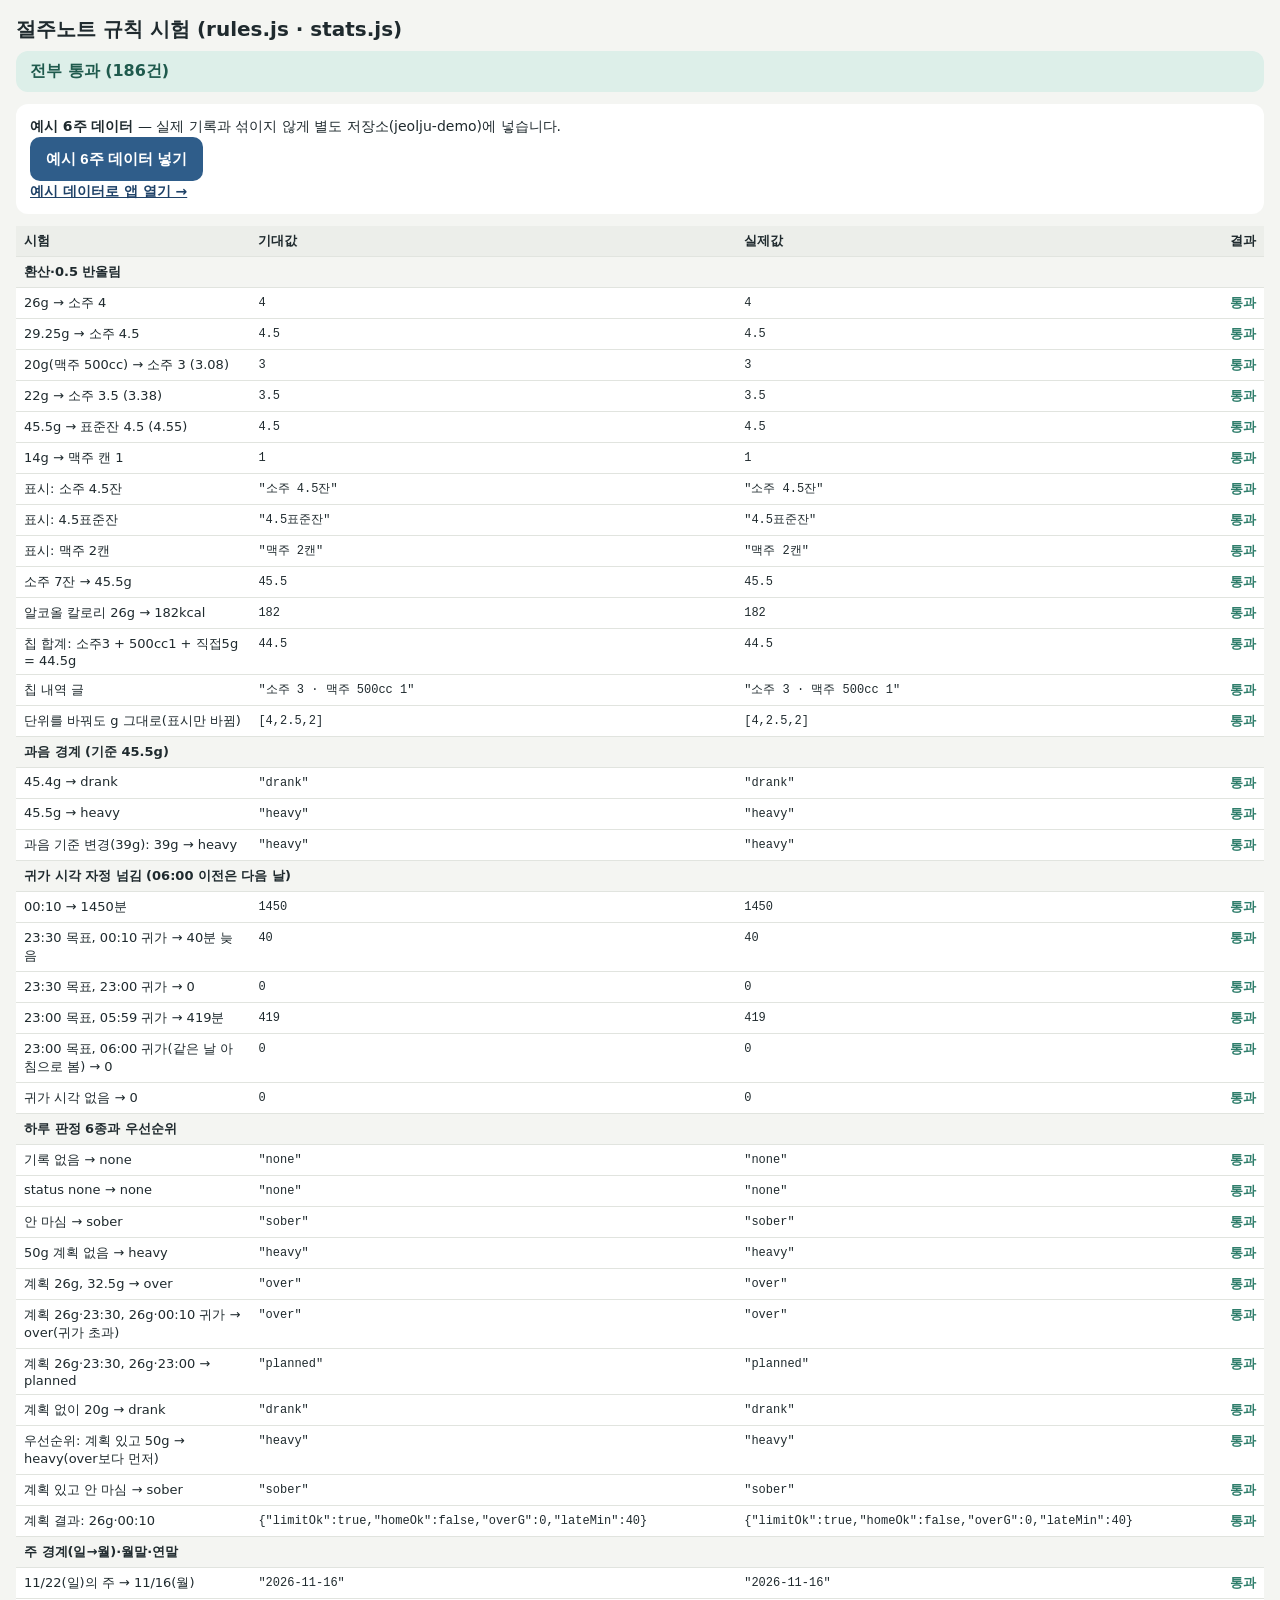
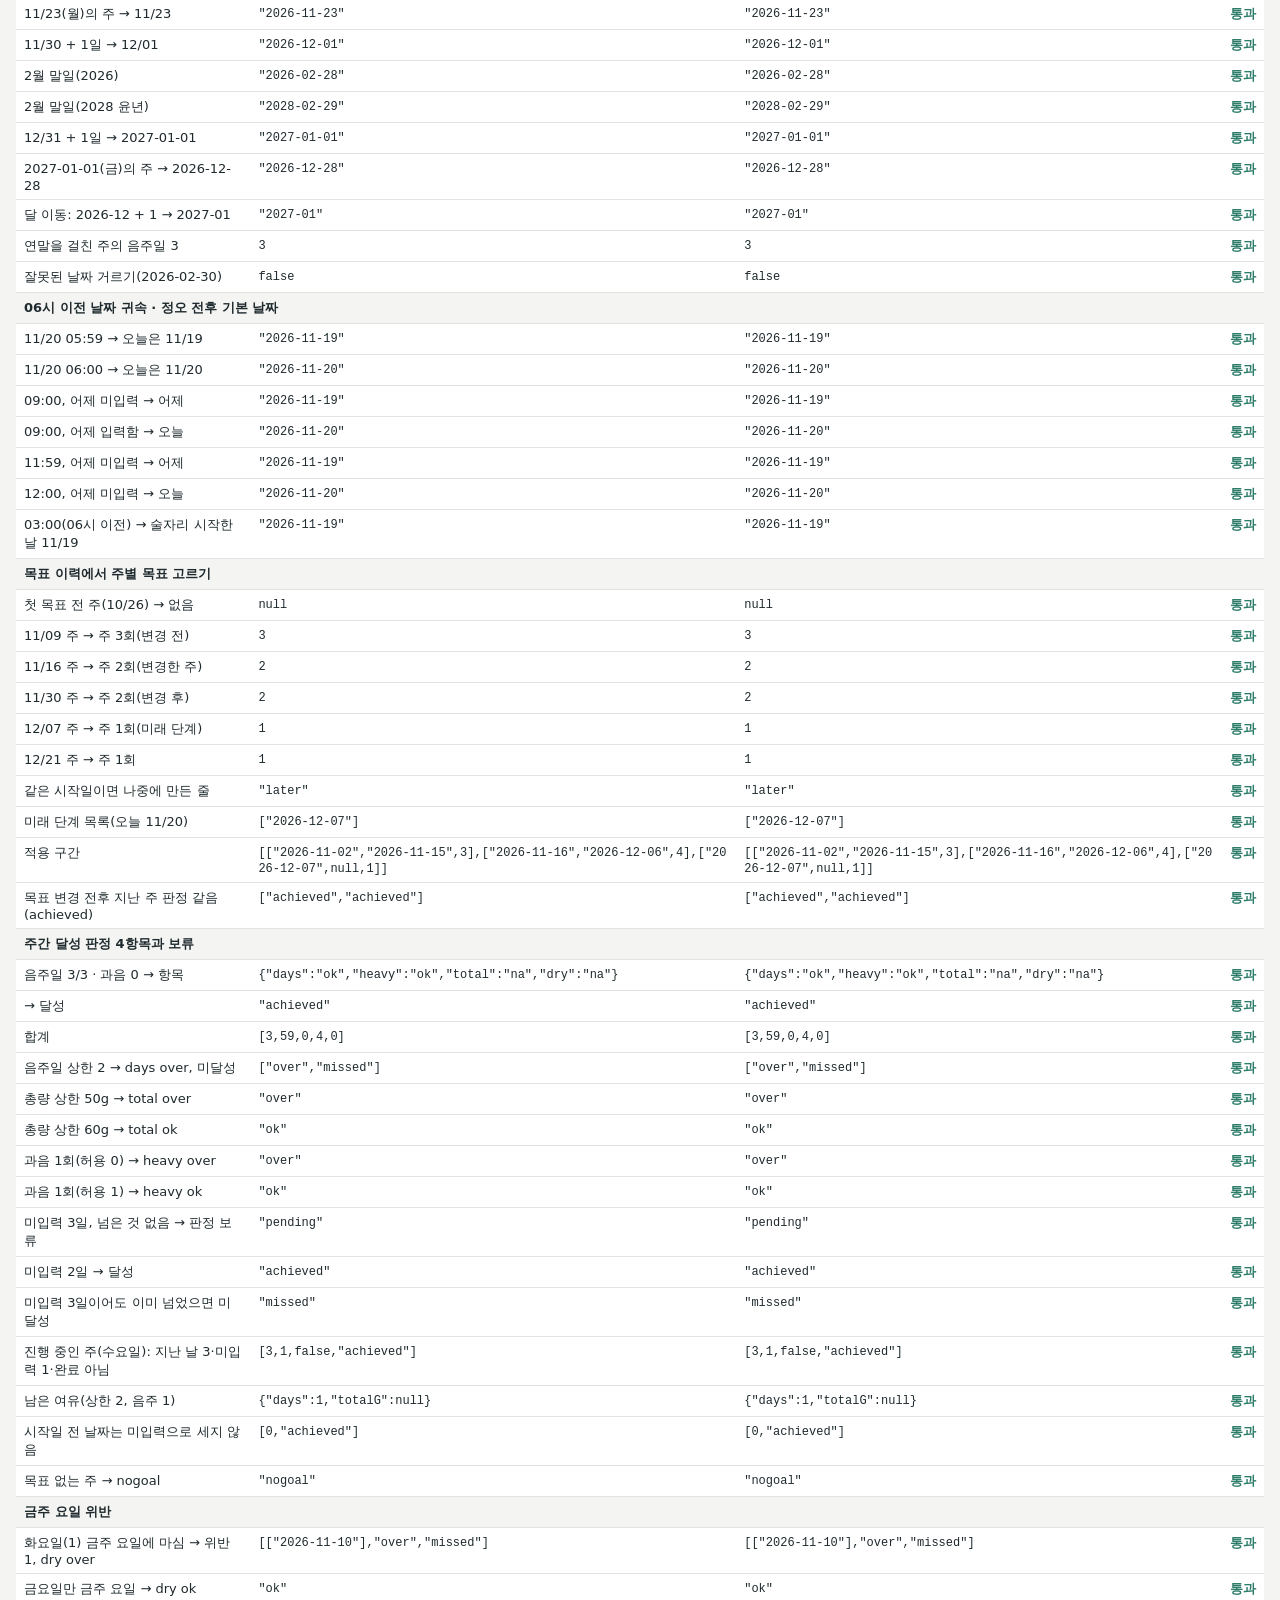
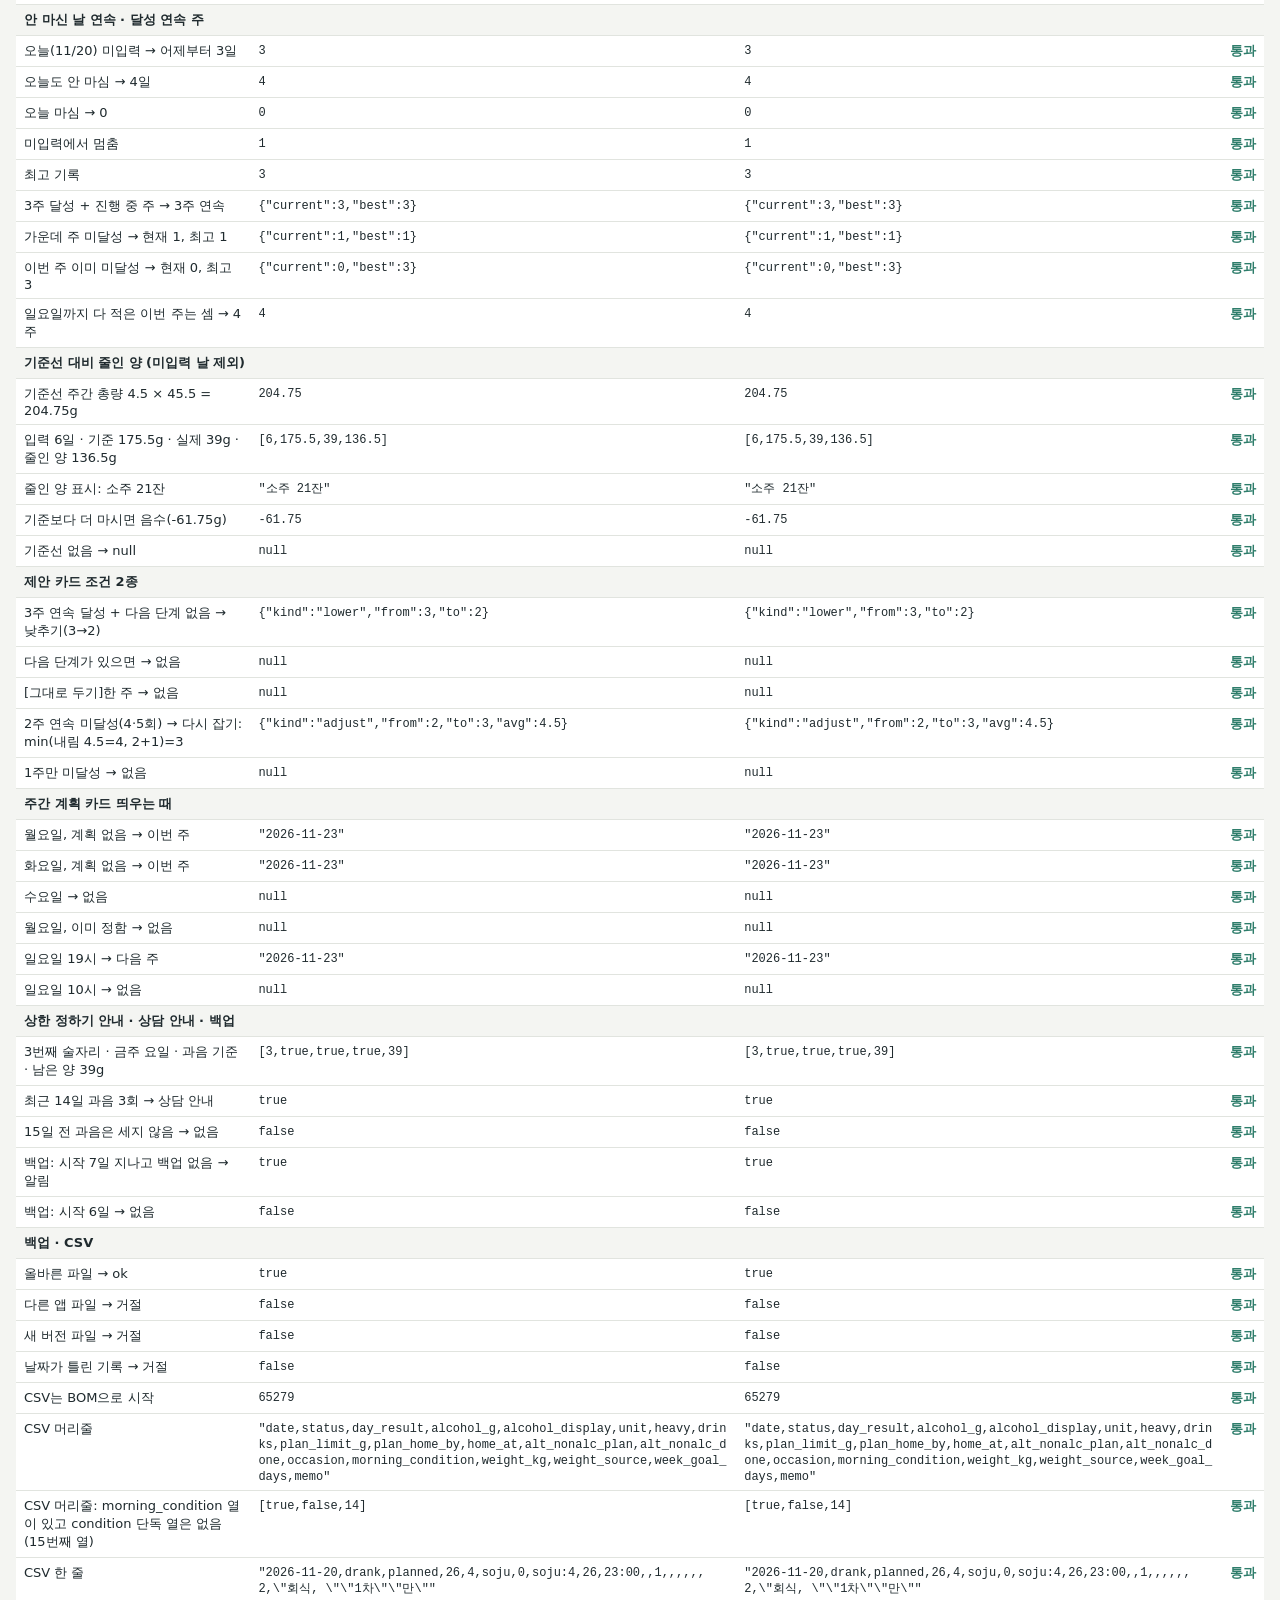
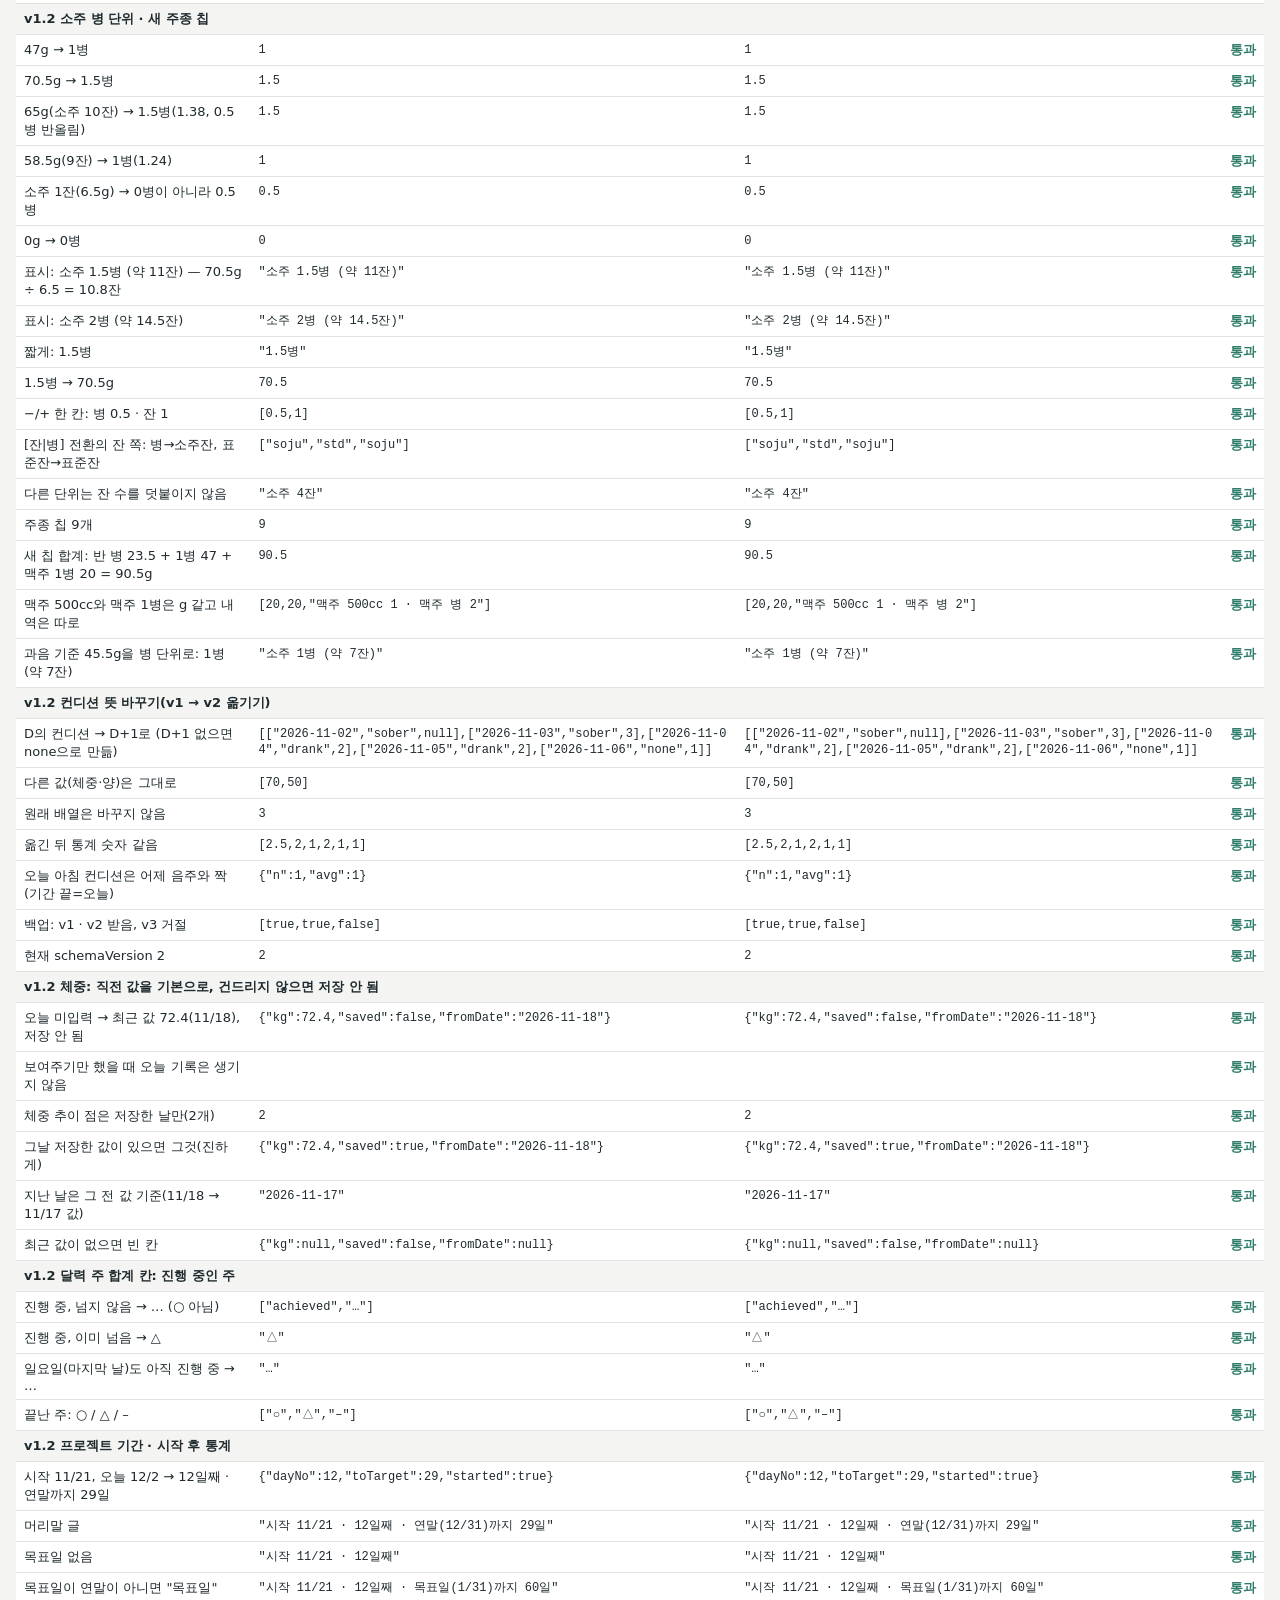
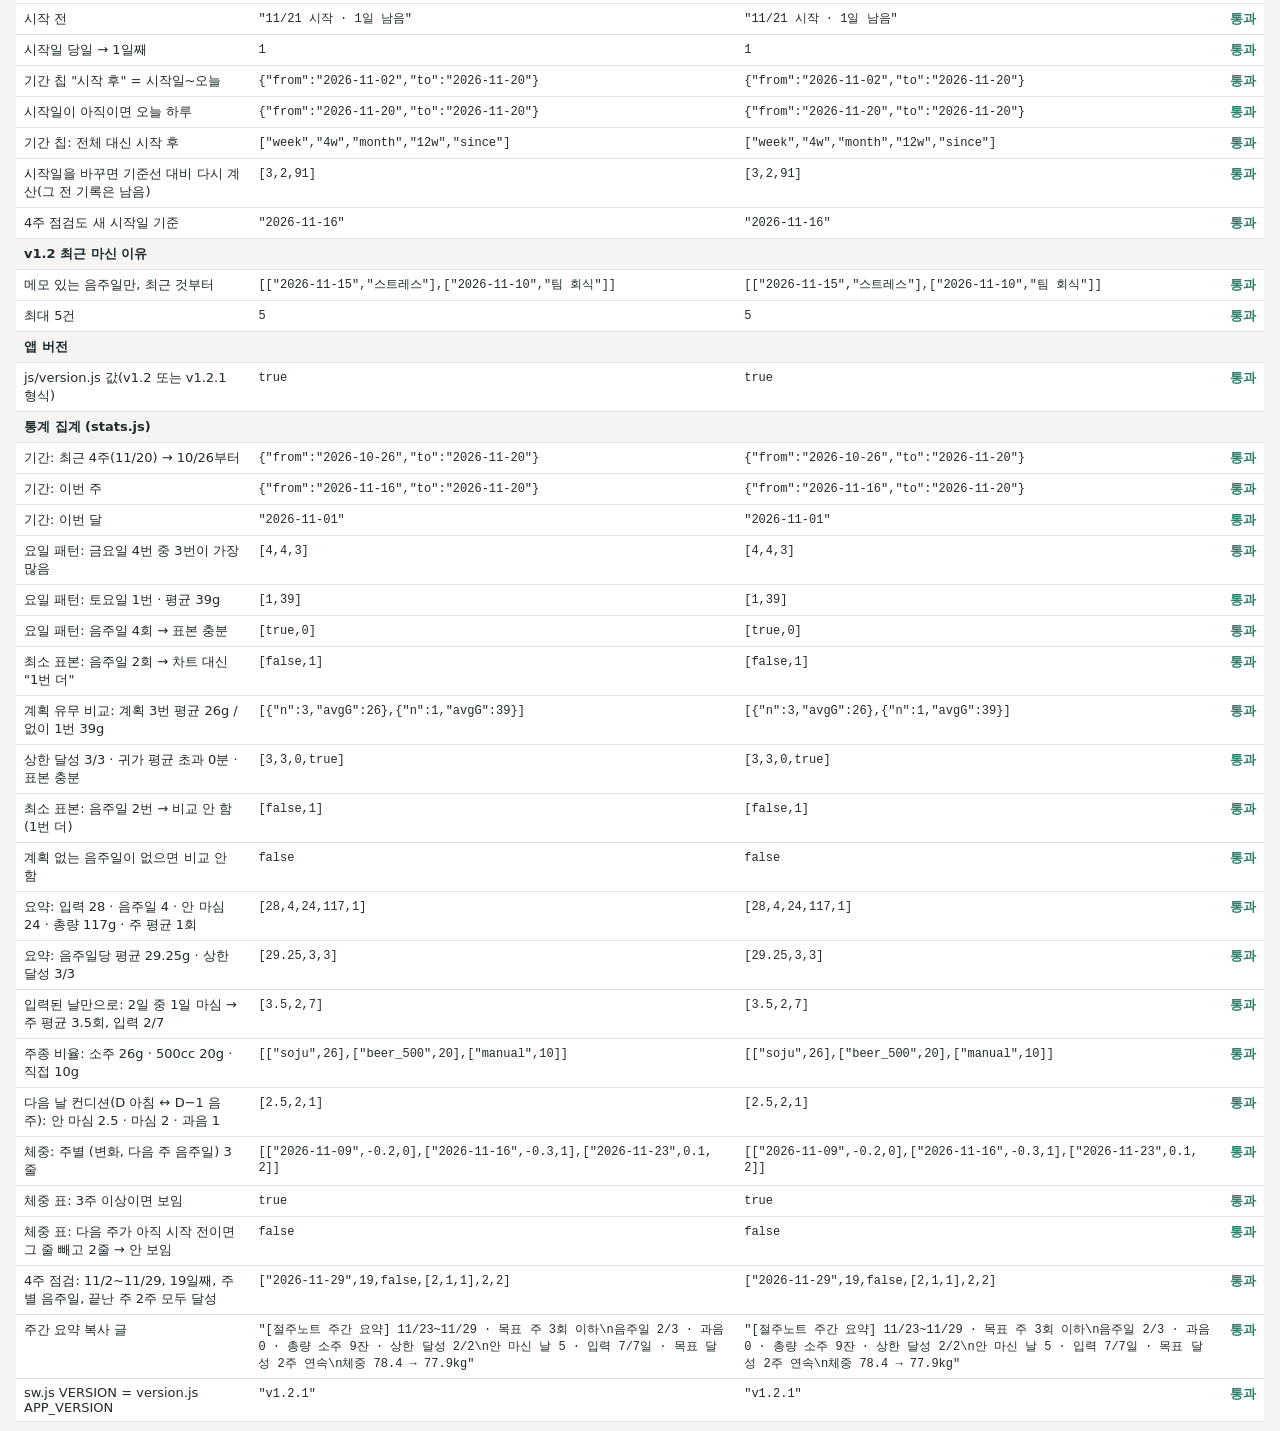
==== tests.html @ e0d882fa "Deploy v1.2.1" ====
<!doctype html>
<html lang="ko">
<head>
<meta charset="utf-8">
<meta name="viewport" content="width=device-width, initial-scale=1">
<title>절주노트 규칙 시험</title>
<style>
  body { margin: 0; padding: 16px; font-family: 'Noto Sans KR','Apple SD Gothic Neo','Malgun Gothic',system-ui,sans-serif; background: #F4F5F2; color: #1F2A2E; }
  h1 { font-size: 20px; margin: 0 0 8px; }
  #summary { font-size: 16px; font-weight: 700; margin: 0 0 12px; padding: 10px 14px; border-radius: 12px; }
  #summary.pass { background: #DDEFE9; color: #1F5A4D; }
  #summary.fail { background: #FBE9D3; color: #7A3F06; }
  .sample { background: #fff; border-radius: 12px; padding: 12px 14px; margin: 0 0 12px; font-size: 14px; line-height: 1.5; }
  .sample button { min-height: 44px; padding: 0 16px; border-radius: 10px; border: none; background: #2F5D8A; color: #fff; font-size: 15px; font-weight: 700; }
  .sample a { color: #1F4268; font-weight: 700; }
  table { border-collapse: collapse; width: 100%; background: #fff; font-size: 13px; }
  th, td { border-bottom: 1px solid #E1E4DF; padding: 6px 8px; text-align: left; vertical-align: top; }
  th { background: #ECEEEA; }
  td.r { font-weight: 700; white-space: nowrap; }
  tr.ok td.r { color: #2E7D6B; }
  tr.ng td.r { color: #7A3F06; }
  tr.ng { background: #FBE9D3; }
  tr.group td { background: #F4F5F2; font-weight: 700; }
  code { font-size: 12px; word-break: break-all; }
</style>
</head>
<body>
<h1>절주노트 규칙 시험 (rules.js · stats.js)</h1>
<div id="summary">시험 중…</div>
<div class="sample">
  <b>예시 6주 데이터</b> — 실제 기록과 섞이지 않게 별도 저장소(jeolju-demo)에 넣습니다.<br>
  <button type="button" id="seed">예시 6주 데이터 넣기</button>
  <span id="seed-msg"></span>
  <div><a href="./?demo=1#/cal">예시 데이터로 앱 열기 →</a></div>
</div>
<table>
  <thead><tr><th>시험</th><th>기대값</th><th>실제값</th><th>결과</th></tr></thead>
  <tbody id="rows"></tbody>
</table>
<script type="module">
import * as R from './js/rules.js';
import * as ST from './js/stats.js';
import { makeSample } from './js/sample.js';
import { APP_VERSION } from './js/version.js';
import { projectLine } from './js/screens/today.js';

const rows = document.getElementById('rows');
let pass = 0, fail = 0;
function group(name) {
  const tr = document.createElement('tr');
  tr.className = 'group';
  tr.innerHTML = '<td colspan="4"></td>';
  tr.firstChild.textContent = name;
  rows.appendChild(tr);
}
function eq(name, actual, expected) {
  const a = JSON.stringify(actual), e = JSON.stringify(expected);
  const ok = a === e;
  ok ? pass++ : fail++;
  const tr = document.createElement('tr');
  tr.className = ok ? 'ok' : 'ng';
  for (const [txt, cls] of [[name], [e, 'c'], [a, 'c'], [ok ? '통과' : '실패', 'r']]) {
    const td = document.createElement('td');
    if (cls === 'c') { const c = document.createElement('code'); c.textContent = txt; td.appendChild(c); } else td.textContent = txt;
    if (cls === 'r') td.className = 'r';
    tr.appendChild(td);
  }
  rows.appendChild(tr);
}
function run(name, fn) { try { fn(); } catch (err) { eq(`${name} (예외)`, String(err && err.stack || err), '예외 없음'); } }

const S = { ...R.DEFAULT_SETTINGS, startDate: '2026-11-02' };
// 기록 만들기: { 날짜: 값 } — 0 = 안 마심, 숫자 = 마신 g, 객체 = 그대로 덮어쓰기
function days(map) {
  const out = {};
  for (const [date, v] of Object.entries(map)) {
    const d = R.emptyDay(date);
    if (v === 0) d.status = 'sober';
    else if (typeof v === 'number') { d.status = 'drank'; d.alcoholG = v; d.drinks = [{ type: 'manual', g: v }]; }
    else Object.assign(d, v);
    out[date] = d;
  }
  return out;
}
const goal = (effectiveFrom, max, extra = {}) => ({ id: `g${effectiveFrom}${max}`, ...R.DEFAULT_GOAL, effectiveFrom, weeklyDrinkDaysMax: max, createdAt: `${effectiveFrom}T00:00:00Z`, ...extra });
const at = (y, m, d, h, mi = 0) => new Date(y, m - 1, d, h, mi);
const fill = (from, to, v) => { const o = {}; for (const d of R.dateRange(from, to)) o[d] = v; return o; };

run('환산', () => {
  group('환산·0.5 반올림');
  eq('26g → 소주 4', R.toDisplay(26, 'soju'), 4);
  eq('29.25g → 소주 4.5', R.toDisplay(29.25, 'soju'), 4.5);
  eq('20g(맥주 500cc) → 소주 3 (3.08)', R.toDisplay(20, 'soju'), 3);
  eq('22g → 소주 3.5 (3.38)', R.toDisplay(22, 'soju'), 3.5);
  eq('45.5g → 표준잔 4.5 (4.55)', R.toDisplay(45.5, 'std'), 4.5);
  eq('14g → 맥주 캔 1', R.toDisplay(14, 'beer'), 1);
  eq('표시: 소주 4.5잔', R.fmtAmount(29.25, 'soju'), '소주 4.5잔');
  eq('표시: 4.5표준잔', R.fmtAmount(45, 'std'), '4.5표준잔');
  eq('표시: 맥주 2캔', R.fmtAmount(28, 'beer'), '맥주 2캔');
  eq('소주 7잔 → 45.5g', R.fromDisplay(7, 'soju'), 45.5);
  eq('알코올 칼로리 26g → 182kcal', R.kcalOf(26), 182);
  eq('칩 합계: 소주3 + 500cc1 + 직접5g = 44.5g', R.drinksG([{ type: 'soju', count: 3 }, { type: 'beer_500', count: 1 }, { type: 'manual', g: 5 }]), 44.5);
  eq('칩 내역 글', R.drinksText([{ type: 'soju', count: 3 }, { type: 'beer_500', count: 1 }], 'soju'), '소주 3 · 맥주 500cc 1');
  eq('단위를 바꿔도 g 그대로(표시만 바뀜)', [R.toDisplay(26, 'soju'), R.toDisplay(26, 'std'), R.toDisplay(26, 'beer')], [4, 2.5, 2]);
});

run('과음 경계', () => {
  group('과음 경계 (기준 45.5g)');
  eq('45.4g → drank', R.dayResult(days({ '2026-11-20': 45.4 })['2026-11-20'], S), 'drank');
  eq('45.5g → heavy', R.dayResult(days({ '2026-11-20': 45.5 })['2026-11-20'], S), 'heavy');
  eq('과음 기준 변경(39g): 39g → heavy', R.dayResult(days({ '2026-11-20': 39 })['2026-11-20'], { ...S, heavyG: 39 }), 'heavy');
});

run('귀가', () => {
  group('귀가 시각 자정 넘김 (06:00 이전은 다음 날)');
  eq('00:10 → 1450분', R.timeToMin('00:10'), 1450);
  eq('23:30 목표, 00:10 귀가 → 40분 늦음', R.homeLateMin('00:10', '23:30'), 40);
  eq('23:30 목표, 23:00 귀가 → 0', R.homeLateMin('23:00', '23:30'), 0);
  eq('23:00 목표, 05:59 귀가 → 419분', R.homeLateMin('05:59', '23:00'), 419);
  eq('23:00 목표, 06:00 귀가(같은 날 아침으로 봄) → 0', R.homeLateMin('06:00', '23:00'), 0);
  eq('귀가 시각 없음 → 0', R.homeLateMin(null, '23:00'), 0);
});

run('하루 판정', () => {
  group('하루 판정 6종과 우선순위');
  const plan = { limitG: 26, homeBy: '23:30', altNonAlc: false };
  const D = days({
    a: { status: 'none' },
    b: 0,
    c: 50,
    d: { status: 'drank', alcoholG: 32.5, plan },
    e: { status: 'drank', alcoholG: 26, plan, homeAt: '00:10' },
    f: { status: 'drank', alcoholG: 26, plan, homeAt: '23:00' },
    g: 20,
    h: { status: 'drank', alcoholG: 50, plan },
    i: { status: 'sober', plan },
  });
  eq('기록 없음 → none', R.dayResult(undefined, S), 'none');
  eq('status none → none', R.dayResult(D.a, S), 'none');
  eq('안 마심 → sober', R.dayResult(D.b, S), 'sober');
  eq('50g 계획 없음 → heavy', R.dayResult(D.c, S), 'heavy');
  eq('계획 26g, 32.5g → over', R.dayResult(D.d, S), 'over');
  eq('계획 26g·23:30, 26g·00:10 귀가 → over(귀가 초과)', R.dayResult(D.e, S), 'over');
  eq('계획 26g·23:30, 26g·23:00 → planned', R.dayResult(D.f, S), 'planned');
  eq('계획 없이 20g → drank', R.dayResult(D.g, S), 'drank');
  eq('우선순위: 계획 있고 50g → heavy(over보다 먼저)', R.dayResult(D.h, S), 'heavy');
  eq('계획 있고 안 마심 → sober', R.dayResult(D.i, S), 'sober');
  eq('계획 결과: 26g·00:10', R.planOutcome(D.e), { limitOk: true, homeOk: false, overG: 0, lateMin: 40 });
});

run('날짜', () => {
  group('주 경계(일→월)·월말·연말');
  eq('11/22(일)의 주 → 11/16(월)', R.weekStartOf('2026-11-22'), '2026-11-16');
  eq('11/23(월)의 주 → 11/23', R.weekStartOf('2026-11-23'), '2026-11-23');
  eq('11/30 + 1일 → 12/01', R.addDays('2026-11-30', 1), '2026-12-01');
  eq('2월 말일(2026)', R.monthEndOf('2026-02-10'), '2026-02-28');
  eq('2월 말일(2028 윤년)', R.monthEndOf('2028-02-10'), '2028-02-29');
  eq('12/31 + 1일 → 2027-01-01', R.addDays('2026-12-31', 1), '2027-01-01');
  eq('2027-01-01(금)의 주 → 2026-12-28', R.weekStartOf('2027-01-01'), '2026-12-28');
  eq('달 이동: 2026-12 + 1 → 2027-01', R.addMonths('2026-12', 1), '2027-01');
  const D = days({ '2026-12-28': 20, '2026-12-31': 20, '2027-01-02': 20 });
  eq('연말을 걸친 주의 음주일 3', R.weekEval(D, [goal('2026-11-02', 2)], '2026-12-28', S, '2027-01-10').drinkDays, 3);
  eq('잘못된 날짜 거르기(2026-02-30)', R.isDateStr('2026-02-30'), false);
});

run('날짜 귀속', () => {
  group('06시 이전 날짜 귀속 · 정오 전후 기본 날짜');
  eq('11/20 05:59 → 오늘은 11/19', R.logicalToday(at(2026, 11, 20, 5, 59)), '2026-11-19');
  eq('11/20 06:00 → 오늘은 11/20', R.logicalToday(at(2026, 11, 20, 6, 0)), '2026-11-20');
  const none = {};
  const yEntered = days({ '2026-11-19': 0 });
  eq('09:00, 어제 미입력 → 어제', R.defaultEntryDate(at(2026, 11, 20, 9), none, S), '2026-11-19');
  eq('09:00, 어제 입력함 → 오늘', R.defaultEntryDate(at(2026, 11, 20, 9), yEntered, S), '2026-11-20');
  eq('11:59, 어제 미입력 → 어제', R.defaultEntryDate(at(2026, 11, 20, 11, 59), none, S), '2026-11-19');
  eq('12:00, 어제 미입력 → 오늘', R.defaultEntryDate(at(2026, 11, 20, 12, 0), none, S), '2026-11-20');
  eq('03:00(06시 이전) → 술자리 시작한 날 11/19', R.defaultEntryDate(at(2026, 11, 20, 3), none, S), '2026-11-19');
});

run('목표 이력', () => {
  group('목표 이력에서 주별 목표 고르기');
  const G = [goal('2026-11-02', 3), goal('2026-11-16', 2), goal('2026-12-07', 1)];
  eq('첫 목표 전 주(10/26) → 없음', R.goalForWeek(G, '2026-10-26'), null);
  eq('11/09 주 → 주 3회(변경 전)', R.goalForWeek(G, '2026-11-09').weeklyDrinkDaysMax, 3);
  eq('11/16 주 → 주 2회(변경한 주)', R.goalForWeek(G, '2026-11-16').weeklyDrinkDaysMax, 2);
  eq('11/30 주 → 주 2회(변경 후)', R.goalForWeek(G, '2026-11-30').weeklyDrinkDaysMax, 2);
  eq('12/07 주 → 주 1회(미래 단계)', R.goalForWeek(G, '2026-12-07').weeklyDrinkDaysMax, 1);
  eq('12/21 주 → 주 1회', R.goalForWeek(G, '2026-12-21').weeklyDrinkDaysMax, 1);
  const G2 = [...G, { ...goal('2026-11-16', 4), id: 'later', createdAt: '2026-11-17T00:00:00Z' }];
  eq('같은 시작일이면 나중에 만든 줄', R.goalForWeek(G2, '2026-11-16').id, 'later');
  eq('미래 단계 목록(오늘 11/20)', R.futureGoals(G, '2026-11-20').map((g) => g.effectiveFrom), ['2026-12-07']);
  eq('적용 구간', R.goalPeriods(G2).map((p) => [p.from, p.to, p.goal.weeklyDrinkDaysMax]), [['2026-11-02', '2026-11-15', 3], ['2026-11-16', '2026-12-06', 4], ['2026-12-07', null, 1]]);
  // 목표를 바꿔도 지난 주 판정은 그대로
  const D = days({ ...fill('2026-11-09', '2026-11-15', 0), '2026-11-10': 20, '2026-11-12': 20, '2026-11-14': 20 });
  const before = R.weekEval(D, [goal('2026-11-02', 3)], '2026-11-09', S, '2026-11-20').status;
  const after = R.weekEval(D, [goal('2026-11-02', 3), goal('2026-11-16', 1)], '2026-11-09', S, '2026-11-20').status;
  eq('목표 변경 전후 지난 주 판정 같음(achieved)', [before, after], ['achieved', 'achieved']);
});

run('주간 판정', () => {
  group('주간 달성 판정 4항목과 보류');
  const base = { ...fill('2026-11-09', '2026-11-15', 0), '2026-11-10': 20, '2026-11-12': 26, '2026-11-13': 13 };
  const D = days(base);
  const ev = R.weekEval(D, [goal('2026-11-02', 3)], '2026-11-09', S, '2026-11-20');
  eq('음주일 3/3 · 과음 0 → 항목', ev.items, { days: 'ok', heavy: 'ok', total: 'na', dry: 'na' });
  eq('→ 달성', ev.status, 'achieved');
  eq('합계', [ev.drinkDays, ev.totalG, ev.heavy, ev.sober, ev.missing], [3, 59, 0, 4, 0]);
  eq('음주일 상한 2 → days over, 미달성', (() => { const e = R.weekEval(D, [goal('2026-11-02', 2)], '2026-11-09', S, '2026-11-20'); return [e.items.days, e.status]; })(), ['over', 'missed']);
  eq('총량 상한 50g → total over', R.weekEval(D, [goal('2026-11-02', 3, { weeklyTotalG: 50 })], '2026-11-09', S, '2026-11-20').items.total, 'over');
  eq('총량 상한 60g → total ok', R.weekEval(D, [goal('2026-11-02', 3, { weeklyTotalG: 60 })], '2026-11-09', S, '2026-11-20').items.total, 'ok');
  const heavyD = days({ ...base, '2026-11-13': 45.5 });
  eq('과음 1회(허용 0) → heavy over', R.weekEval(heavyD, [goal('2026-11-02', 3)], '2026-11-09', S, '2026-11-20').items.heavy, 'over');
  eq('과음 1회(허용 1) → heavy ok', R.weekEval(heavyD, [goal('2026-11-02', 3, { heavyMaxPerWeek: 1 })], '2026-11-09', S, '2026-11-20').items.heavy, 'ok');
  const pend = days(fill('2026-11-09', '2026-11-12', 0));
  eq('미입력 3일, 넘은 것 없음 → 판정 보류', R.weekEval(pend, [goal('2026-11-02', 2)], '2026-11-09', S, '2026-11-20').status, 'pending');
  const pend2 = days(fill('2026-11-09', '2026-11-13', 0));
  eq('미입력 2일 → 달성', R.weekEval(pend2, [goal('2026-11-02', 2)], '2026-11-09', S, '2026-11-20').status, 'achieved');
  const pend3 = days({ '2026-11-09': 50, ...fill('2026-11-10', '2026-11-12', 0) });
  eq('미입력 3일이어도 이미 넘었으면 미달성', R.weekEval(pend3, [goal('2026-11-02', 2)], '2026-11-09', S, '2026-11-20').status, 'missed');
  const prog = days({ '2026-11-16': 20, '2026-11-17': 0 });
  const pe = R.weekEval(prog, [goal('2026-11-02', 2)], '2026-11-16', S, '2026-11-18');
  eq('진행 중인 주(수요일): 지난 날 3·미입력 1·완료 아님', [pe.pastDays, pe.missing, pe.complete, pe.status], [3, 1, false, 'achieved']);
  eq('남은 여유(상한 2, 음주 1)', R.weekRemaining(pe), { days: 1, totalG: null });
  const preStart = R.weekEval(days({ '2026-11-04': 0, '2026-11-05': 0, '2026-11-06': 0, '2026-11-07': 0, '2026-11-08': 0 }), [goal('2026-11-02', 2)], '2026-11-02', { ...S, startDate: '2026-11-04' }, '2026-11-20');
  eq('시작일 전 날짜는 미입력으로 세지 않음', [preStart.missing, preStart.status], [0, 'achieved']);
  eq('목표 없는 주 → nogoal', R.weekEval({}, [goal('2026-11-16', 2)], '2026-11-09', S, '2026-11-20').status, 'nogoal');
});

run('금주 요일', () => {
  group('금주 요일 위반');
  const D = days({ ...fill('2026-11-09', '2026-11-15', 0), '2026-11-10': 20 }); // 화요일
  const ev = R.weekEval(D, [goal('2026-11-02', 3, { dryWeekdays: [1, 2] })], '2026-11-09', S, '2026-11-20');
  eq('화요일(1) 금주 요일에 마심 → 위반 1, dry over', [ev.dryViolations, ev.items.dry, ev.status], [['2026-11-10'], 'over', 'missed']);
  const ev2 = R.weekEval(D, [goal('2026-11-02', 3, { dryWeekdays: [4] })], '2026-11-09', S, '2026-11-20');
  eq('금요일만 금주 요일 → dry ok', ev2.items.dry, 'ok');
});

run('연속', () => {
  group('안 마신 날 연속 · 달성 연속 주');
  const D = days({ '2026-11-16': 20, '2026-11-17': 0, '2026-11-18': 0, '2026-11-19': 0 });
  eq('오늘(11/20) 미입력 → 어제부터 3일', R.soberStreak(D, S, '2026-11-20'), 3);
  eq('오늘도 안 마심 → 4일', R.soberStreak(days({ '2026-11-16': 20, '2026-11-17': 0, '2026-11-18': 0, '2026-11-19': 0, '2026-11-20': 0 }), S, '2026-11-20'), 4);
  eq('오늘 마심 → 0', R.soberStreak(days({ '2026-11-19': 0, '2026-11-20': 20 }), S, '2026-11-20'), 0);
  eq('미입력에서 멈춤', R.soberStreak(days({ '2026-11-17': 0, '2026-11-19': 0 }), S, '2026-11-20'), 1);
  eq('최고 기록', R.bestSoberStreak(days({ '2026-11-01': 0, '2026-11-02': 0, '2026-11-03': 0, '2026-11-04': 20, '2026-11-05': 0 }), S), 3);
  const G = [goal('2026-11-02', 2)];
  const all = days({ ...fill('2026-11-02', '2026-11-24', 0) });
  eq('3주 달성 + 진행 중 주 → 3주 연속', R.goalStreak(all, G, S, '2026-11-25'), { current: 3, best: 3 });
  const brk = days({ ...fill('2026-11-02', '2026-11-24', 0), '2026-11-10': 50 });
  eq('가운데 주 미달성 → 현재 1, 최고 1', R.goalStreak(brk, G, S, '2026-11-25'), { current: 1, best: 1 });
  const curMiss = days({ ...fill('2026-11-02', '2026-11-24', 0), '2026-11-23': 50 });
  eq('이번 주 이미 미달성 → 현재 0, 최고 3', R.goalStreak(curMiss, G, S, '2026-11-25'), { current: 0, best: 3 });
  const sunday = days({ ...fill('2026-11-02', '2026-11-29', 0) });
  eq('일요일까지 다 적은 이번 주는 셈 → 4주', R.goalStreak(sunday, G, S, '2026-11-29').current, 4);
});

run('기준선', () => {
  group('기준선 대비 줄인 양 (미입력 날 제외)');
  const S2 = { ...S, startDate: '2026-11-16', baseline: { drinkDaysPerWeek: 4.5, gPerOccasion: 45.5, heavyPerWeek: 2 } };
  eq('기준선 주간 총량 4.5 × 45.5 = 204.75g', R.baselineWeeklyG(S2.baseline), 204.75);
  const D = days({ '2026-11-16': 0, '2026-11-17': 26, '2026-11-19': 0, '2026-11-20': 13, '2026-11-21': 0, '2026-11-22': 0 });
  const r = R.savedVsBaseline(D, S2, '2026-11-22');
  eq('입력 6일 · 기준 175.5g · 실제 39g · 줄인 양 136.5g', [r.entered, r.expectedG, r.actualG, r.savedG], [6, 175.5, 39, 136.5]);
  eq('줄인 양 표시: 소주 21잔', R.fmtAmount(r.savedG, 'soju'), '소주 21잔');
  const more = R.savedVsBaseline(days({ '2026-11-16': 91 }), S2, '2026-11-16');
  eq('기준보다 더 마시면 음수(-61.75g)', more.savedG, -61.75);
  eq('기준선 없음 → null', R.savedVsBaseline(D, { ...S2, baseline: null }, '2026-11-22'), null);
});

run('제안', () => {
  group('제안 카드 조건 2종');
  const G = [goal('2026-11-02', 3)];
  const ok3 = days(fill('2026-11-02', '2026-11-22', 0));
  eq('3주 연속 달성 + 다음 단계 없음 → 낮추기(3→2)', R.goalSuggestion(ok3, G, S, '2026-11-23'), { kind: 'lower', from: 3, to: 2 });
  eq('다음 단계가 있으면 → 없음', R.goalSuggestion(ok3, [...G, goal('2026-12-07', 2)], S, '2026-11-23'), null);
  eq('[그대로 두기]한 주 → 없음', R.goalSuggestion(ok3, G, { ...S, dismissedSuggestion: '2026-11-23' }, '2026-11-23'), null);
  const G2 = [goal('2026-11-02', 2)];
  const miss = days({ ...fill('2026-11-02', '2026-11-22', 0), '2026-11-09': 20, '2026-11-10': 20, '2026-11-11': 20, '2026-11-12': 20, '2026-11-16': 20, '2026-11-17': 20, '2026-11-18': 20, '2026-11-19': 20, '2026-11-20': 20 });
  eq('2주 연속 미달성(4·5회) → 다시 잡기: min(내림 4.5=4, 2+1)=3', R.goalSuggestion(miss, G2, S, '2026-11-23'), { kind: 'adjust', from: 2, to: 3, avg: 4.5 });
  const once = days({ ...fill('2026-11-02', '2026-11-22', 0), '2026-11-16': 20, '2026-11-17': 20, '2026-11-18': 20 });
  eq('1주만 미달성 → 없음', R.goalSuggestion(once, G2, S, '2026-11-23'), null);
});

run('주간 계획 카드', () => {
  group('주간 계획 카드 띄우는 때');
  eq('월요일, 계획 없음 → 이번 주', R.weekPlanPrompt({}, '2026-11-23', 9), '2026-11-23');
  eq('화요일, 계획 없음 → 이번 주', R.weekPlanPrompt({}, '2026-11-24', 20), '2026-11-23');
  eq('수요일 → 없음', R.weekPlanPrompt({}, '2026-11-25', 9), null);
  eq('월요일, 이미 정함 → 없음', R.weekPlanPrompt({ '2026-11-23': { plannedDays: [] } }, '2026-11-23', 9), null);
  eq('일요일 19시 → 다음 주', R.weekPlanPrompt({}, '2026-11-22', 19), '2026-11-23');
  eq('일요일 10시 → 없음', R.weekPlanPrompt({}, '2026-11-22', 10), null);
});

run('상한 정하기 안내', () => {
  group('상한 정하기 안내 · 상담 안내 · 백업');
  const G = [goal('2026-11-16', 2, { weeklyTotalG: 91, dryWeekdays: [4] })];
  const D = days({ '2026-11-16': 26, '2026-11-18': 26 });
  const h = R.planHints(D, G, S, '2026-11-20', 45.5);
  eq('3번째 술자리 · 금주 요일 · 과음 기준 · 남은 양 39g', [h.nth, h.overDays, h.dryDay, h.overHeavy, h.remainingG], [3, true, true, true, 39]);
  const heavy3 = days({ '2026-11-07': 50, '2026-11-12': 50, '2026-11-20': 50 });
  eq('최근 14일 과음 3회 → 상담 안내', R.counselNeeded(heavy3, S, '2026-11-20'), true);
  eq('15일 전 과음은 세지 않음 → 없음', R.counselNeeded(heavy3, S, '2026-11-21'), false);
  eq('백업: 시작 7일 지나고 백업 없음 → 알림', R.backupDue({ ...S, startDate: '2026-11-13' }, '2026-11-20'), true);
  eq('백업: 시작 6일 → 없음', R.backupDue({ ...S, startDate: '2026-11-14' }, '2026-11-20'), false);
});

run('백업 형식', () => {
  group('백업 · CSV');
  const good = { app: 'jeolju', schemaVersion: 1, data: { days: [{ ...R.emptyDay('2026-11-20'), status: 'sober' }], goals: [goal('2026-11-16', 2)], weekPlans: [], settings: {}, meta: [] } };
  eq('올바른 파일 → ok', R.validateBackup(good).ok, true);
  eq('다른 앱 파일 → 거절', R.validateBackup({ ...good, app: 'themebaekdok' }).ok, false);
  eq('새 버전 파일 → 거절', R.validateBackup({ ...good, schemaVersion: 9 }).ok, false);
  eq('날짜가 틀린 기록 → 거절', R.validateBackup({ ...good, data: { ...good.data, days: [{ date: '2026-13-01', status: 'sober', alcoholG: 0 }] } }).ok, false);
  const csv = R.buildCsv([{ ...R.emptyDay('2026-11-20'), status: 'drank', alcoholG: 26, drinks: [{ type: 'soju', count: 4 }], memo: '회식, "1차"만', plan: { limitG: 26, homeBy: '23:00', altNonAlc: true } }], [goal('2026-11-16', 2)], S);
  eq('CSV는 BOM으로 시작', csv.charCodeAt(0), 0xFEFF);
  eq('CSV 머리줄', csv.slice(1).split('\r\n')[0], R.CSV_HEADER);
  eq('CSV 머리줄: morning_condition 열이 있고 condition 단독 열은 없음(15번째 열)', [R.CSV_HEADER.split(',').includes('morning_condition'), R.CSV_HEADER.split(',').includes('condition'), R.CSV_HEADER.split(',').indexOf('morning_condition')], [true, false, 14]);
  eq('CSV 한 줄', csv.slice(1).split('\r\n')[1], '2026-11-20,drank,planned,26,4,soju,0,soju:4,26,23:00,,1,,,,,,2,"회식, ""1차""만"');
});

run('v1.2 단위', () => {
  group('v1.2 소주 병 단위 · 새 주종 칩');
  eq('47g → 1병', R.toDisplay(47, 'soju_bottle'), 1);
  eq('70.5g → 1.5병', R.toDisplay(70.5, 'soju_bottle'), 1.5);
  eq('65g(소주 10잔) → 1.5병(1.38, 0.5병 반올림)', R.toDisplay(65, 'soju_bottle'), 1.5);
  eq('58.5g(9잔) → 1병(1.24)', R.toDisplay(58.5, 'soju_bottle'), 1);
  eq('소주 1잔(6.5g) → 0병이 아니라 0.5병', R.toDisplay(6.5, 'soju_bottle'), 0.5);
  eq('0g → 0병', R.toDisplay(0, 'soju_bottle'), 0);
  eq('표시: 소주 1.5병 (약 11잔) — 70.5g ÷ 6.5 = 10.8잔', R.fmtAmount(70.5, 'soju_bottle'), '소주 1.5병 (약 11잔)');
  eq('표시: 소주 2병 (약 14.5잔)', R.fmtAmount(94, 'soju_bottle'), '소주 2병 (약 14.5잔)');
  eq('짧게: 1.5병', R.fmtCount(70.5, 'soju_bottle'), '1.5병');
  eq('1.5병 → 70.5g', R.fromDisplay(1.5, 'soju_bottle'), 70.5);
  eq('−/+ 한 칸: 병 0.5 · 잔 1', [R.unitStep('soju_bottle'), R.unitStep('soju')], [0.5, 1]);
  eq('[잔|병] 전환의 잔 쪽: 병→소주잔, 표준잔→표준잔', [R.cupUnitOf('soju_bottle'), R.cupUnitOf('std'), R.cupUnitOf('soju')], ['soju', 'std', 'soju']);
  eq('다른 단위는 잔 수를 덧붙이지 않음', R.fmtAmount(26, 'soju'), '소주 4잔');
  eq('주종 칩 9개', R.DRINKS.length, 9);
  eq('새 칩 합계: 반 병 23.5 + 1병 47 + 맥주 1병 20 = 90.5g', R.drinksG([{ type: 'soju_half', count: 1 }, { type: 'soju_bottle', count: 1 }, { type: 'beer_bottle', count: 1 }]), 90.5);
  eq('맥주 500cc와 맥주 1병은 g 같고 내역은 따로', [R.DRINK_BY_KEY.beer_500.g, R.DRINK_BY_KEY.beer_bottle.g, R.drinksText([{ type: 'beer_500', count: 1 }, { type: 'beer_bottle', count: 2 }], 'soju')], [20, 20, '맥주 500cc 1 · 맥주 병 2']);
  eq('과음 기준 45.5g을 병 단위로: 1병(약 7잔)', R.fmtAmount(45.5, 'soju_bottle'), '소주 1병 (약 7잔)');
});

run('v1.2 컨디션', () => {
  group('v1.2 컨디션 뜻 바꾸기(v1 → v2 옮기기)');
  const v1 = [
    { ...R.emptyDay('2026-11-02'), status: 'sober', condition: 3 },
    { ...R.emptyDay('2026-11-03'), status: 'sober', condition: 2 },
    { ...R.emptyDay('2026-11-04'), status: 'drank', alcoholG: 20, condition: 2 },
    { ...R.emptyDay('2026-11-05'), status: 'drank', alcoholG: 50, condition: 1, weightKg: 70 },
  ];
  const v2 = R.migrateDaysV1toV2(v1);
  eq('D의 컨디션 → D+1로 (D+1 없으면 none으로 만듦)', v2.map((d) => [d.date, d.status, d.condition]), [['2026-11-02', 'sober', null], ['2026-11-03', 'sober', 3], ['2026-11-04', 'drank', 2], ['2026-11-05', 'drank', 2], ['2026-11-06', 'none', 1]]);
  eq('다른 값(체중·양)은 그대로', [v2[3].weightKg, v2[3].alcoholG], [70, 50]);
  eq('원래 배열은 바꾸지 않음', v1[0].condition, 3);
  // v1 뜻으로 계산했던 결과(안 마심 2.5 · 마심 2 · 과음 1)와 같아야 한다
  const map = Object.fromEntries(v2.map((d) => [d.date, d]));
  const c = ST.conditionAfter(map, S, '2026-11-02', '2026-11-08');
  eq('옮긴 뒤 통계 숫자 같음', [c.sober.avg, c.drank.avg, c.heavy.avg, c.sober.n, c.drank.n, c.heavy.n], [2.5, 2, 1, 2, 1, 1]);
  eq('오늘 아침 컨디션은 어제 음주와 짝(기간 끝=오늘)', ST.conditionAfter(days({ '2026-11-19': 20, '2026-11-20': { status: 'none', condition: 1 } }), S, '2026-11-14', '2026-11-20').drank, { n: 1, avg: 1 });
  const good = { app: 'jeolju', exportedAt: '', data: { days: [], goals: [], weekPlans: [], settings: {}, meta: [] } };
  eq('백업: v1 · v2 받음, v3 거절', [R.validateBackup({ ...good, schemaVersion: 1 }).ok, R.validateBackup({ ...good, schemaVersion: 2 }).ok, R.validateBackup({ ...good, schemaVersion: 3 }).ok], [true, true, false]);
  eq('현재 schemaVersion 2', R.SCHEMA_VERSION, 2);
});

run('v1.2 체중', () => {
  group('v1.2 체중: 직전 값을 기본으로, 건드리지 않으면 저장 안 됨');
  const D = days({ '2026-11-17': { status: 'sober', weightKg: 72.8 }, '2026-11-18': { status: 'sober', weightKg: 72.4 }, '2026-11-19': 0 });
  const w = R.weightState(D, '2026-11-20');
  eq('오늘 미입력 → 최근 값 72.4(11/18), 저장 안 됨', w, { kg: 72.4, saved: false, fromDate: '2026-11-18' });
  eq('보여주기만 했을 때 오늘 기록은 생기지 않음', D['2026-11-20'], undefined);
  eq('체중 추이 점은 저장한 날만(2개)', ST.weightTrend(D, S, '2026-11-14', '2026-11-20', '2026-11-20').points.length, 2);
  eq('그날 저장한 값이 있으면 그것(진하게)', R.weightState(D, '2026-11-18'), { kg: 72.4, saved: true, fromDate: '2026-11-18' });
  eq('지난 날은 그 전 값 기준(11/18 → 11/17 값)', R.weightState(days({ '2026-11-17': { status: 'sober', weightKg: 72.8 } }), '2026-11-18').fromDate, '2026-11-17');
  eq('최근 값이 없으면 빈 칸', R.weightState(days({ '2026-11-19': 0 }), '2026-11-20'), { kg: null, saved: false, fromDate: null });
});

run('v1.2 달력 주 칸', () => {
  group('v1.2 달력 주 합계 칸: 진행 중인 주');
  const G = [goal('2026-11-02', 2)];
  const live = R.weekEval(days({ '2026-11-16': 0, '2026-11-17': 0 }), G, '2026-11-16', S, '2026-11-18');
  eq('진행 중, 넘지 않음 → … (○ 아님)', [live.status, R.weekMark(live)], ['achieved', '…']);
  const liveOver = R.weekEval(days({ '2026-11-16': 20, '2026-11-17': 20, '2026-11-18': 20 }), G, '2026-11-16', S, '2026-11-18');
  eq('진행 중, 이미 넘음 → △', R.weekMark(liveOver), '△');
  const sunday = R.weekEval(days(fill('2026-11-16', '2026-11-22', 0)), G, '2026-11-16', S, '2026-11-22');
  eq('일요일(마지막 날)도 아직 진행 중 → …', R.weekMark(sunday), '…');
  eq('끝난 주: ○ / △ / –', [
    R.weekMark(R.weekEval(days(fill('2026-11-09', '2026-11-15', 0)), G, '2026-11-09', S, '2026-11-20')),
    R.weekMark(R.weekEval(days({ ...fill('2026-11-09', '2026-11-15', 0), '2026-11-10': 50 }), G, '2026-11-09', S, '2026-11-20')),
    R.weekMark(R.weekEval(days(fill('2026-11-09', '2026-11-12', 0)), G, '2026-11-09', S, '2026-11-20')),
  ], ['○', '△', '–']);
});

run('v1.2 기간', () => {
  group('v1.2 프로젝트 기간 · 시작 후 통계');
  const P = { ...S, startDate: '2026-11-21', targetDate: '2026-12-31' };
  eq('시작 11/21, 오늘 12/2 → 12일째 · 연말까지 29일', R.projectDays(P, '2026-12-02'), { dayNo: 12, toTarget: 29, started: true });
  eq('머리말 글', projectLine(P, '2026-12-02'), '시작 11/21 · 12일째 · 연말(12/31)까지 29일');
  eq('목표일 없음', projectLine({ ...P, targetDate: null }, '2026-12-02'), '시작 11/21 · 12일째');
  eq('목표일이 연말이 아니면 "목표일"', projectLine({ ...P, targetDate: '2027-01-31' }, '2026-12-02'), '시작 11/21 · 12일째 · 목표일(1/31)까지 60일');
  eq('시작 전', projectLine(P, '2026-11-20'), '11/21 시작 · 1일 남음');
  eq('시작일 당일 → 1일째', R.projectDays(P, '2026-11-21').dayNo, 1);
  eq('기간 칩 "시작 후" = 시작일~오늘', ST.periodRange('since', {}, { ...S, startDate: '2026-11-02' }, '2026-11-20'), { from: '2026-11-02', to: '2026-11-20' });
  eq('시작일이 아직이면 오늘 하루', ST.periodRange('since', {}, P, '2026-11-20'), { from: '2026-11-20', to: '2026-11-20' });
  eq('기간 칩: 전체 대신 시작 후', ST.PERIODS.map((p) => p.key), ['week', '4w', 'month', '12w', 'since']);
  const D = days({ '2026-11-01': 91, '2026-11-17': 13, '2026-11-18': 0 });
  const base = { drinkDaysPerWeek: 4.5, gPerOccasion: 45.5, heavyPerWeek: 2 };
  const a = R.savedVsBaseline(D, { ...S, baseline: base, startDate: '2026-11-01' }, '2026-11-18');
  const b = R.savedVsBaseline(D, { ...S, baseline: base, startDate: '2026-11-16' }, '2026-11-18');
  eq('시작일을 바꾸면 기준선 대비 다시 계산(그 전 기록은 남음)', [a.entered, b.entered, D['2026-11-01'].alcoholG], [3, 2, 91]);
  eq('4주 점검도 새 시작일 기준', ST.fourWeekCheck(D, [goal('2026-11-02', 2)], { ...S, startDate: '2026-11-16' }, '2026-11-18').from, '2026-11-16');
});

run('v1.2 마신 이유', () => {
  group('v1.2 최근 마신 이유');
  const D = days({ '2026-11-10': { status: 'drank', alcoholG: 26, memo: '팀 회식' }, '2026-11-12': { status: 'sober', memo: '사이다로 버팀' }, '2026-11-14': { status: 'drank', alcoholG: 13, memo: '' }, '2026-11-15': { status: 'drank', alcoholG: 20, memo: '스트레스' } });
  eq('메모 있는 음주일만, 최근 것부터', ST.recentReasons(D, '2026-11-01', '2026-11-20').map((x) => [x.date, x.memo]), [['2026-11-15', '스트레스'], ['2026-11-10', '팀 회식']]);
  const many = days(Object.fromEntries(Array.from({ length: 8 }, (_, i) => [R.addDays('2026-11-01', i), { status: 'drank', alcoholG: 10, memo: 'm' + i }])));
  eq('최대 5건', ST.recentReasons(many, '2026-11-01', '2026-11-20').length, 5);
});

run('버전', () => {
  group('앱 버전');
  eq('js/version.js 값(v1.2 또는 v1.2.1 형식)', /^v\d+\.\d+(\.\d+)?$/.test(APP_VERSION), true);
});

// ---------- 통계(stats.js) ----------
run('통계', () => {
  group('통계 집계 (stats.js)');
  eq('기간: 최근 4주(11/20) → 10/26부터', ST.periodRange('4w', {}, S, '2026-11-20'), { from: '2026-10-26', to: '2026-11-20' });
  eq('기간: 이번 주', ST.periodRange('week', {}, S, '2026-11-20'), { from: '2026-11-16', to: '2026-11-20' });
  eq('기간: 이번 달', ST.periodRange('month', {}, S, '2026-11-20').from, '2026-11-01');
  const plan = { limitG: 26, homeBy: '23:00', altNonAlc: false };
  const P = (g) => ({ status: 'drank', alcoholG: g, plan, homeAt: '22:30', drinks: [{ type: 'soju', count: 4 }] });
  const D = days({ ...fill('2026-11-02', '2026-11-29', 0), '2026-11-06': P(26), '2026-11-13': P(26), '2026-11-20': P(26), '2026-11-07': 39 });
  const wp = ST.weekdayPattern(D, S, '2026-11-02', '2026-11-29');
  eq('요일 패턴: 금요일 4번 중 3번이 가장 많음', [wp.top.wd, wp.top.entered, wp.top.drink], [4, 4, 3]);
  eq('요일 패턴: 토요일 1번 · 평균 39g', [wp.rows[5].drink, wp.rows[5].avgG], [1, 39]);
  eq('요일 패턴: 음주일 4회 → 표본 충분', [wp.enough, wp.need], [true, 0]);
  const few = ST.weekdayPattern(days({ '2026-11-06': 20, '2026-11-07': 20, '2026-11-08': 0 }), S, '2026-11-02', '2026-11-29');
  eq('최소 표본: 음주일 2회 → 차트 대신 "1번 더"', [few.enough, few.need], [false, 1]);
  const pc = ST.planCompare(D, S, '2026-11-02', '2026-11-29');
  eq('계획 유무 비교: 계획 3번 평균 26g / 없이 1번 39g', [pc.withPlan, pc.withoutPlan], [{ n: 3, avgG: 26 }, { n: 1, avgG: 39 }]);
  eq('상한 달성 3/3 · 귀가 평균 초과 0분 · 표본 충분', [pc.kept, pc.planDays, pc.avgLateMin, pc.enough], [3, 3, 0, true]);
  const pcFew = ST.planCompare(days({ '2026-11-06': P(26), '2026-11-13': P(30) }), S, '2026-11-02', '2026-11-29');
  eq('최소 표본: 음주일 2번 → 비교 안 함(1번 더)', [pcFew.enough, pcFew.need], [false, 1]);
  const pcOne = ST.planCompare(days({ '2026-11-06': P(26), '2026-11-13': P(30), '2026-11-14': P(20) }), S, '2026-11-02', '2026-11-29');
  eq('계획 없는 음주일이 없으면 비교 안 함', pcOne.enough, false);
  const sm = ST.summary(D, S, '2026-11-02', '2026-11-29');
  eq('요약: 입력 28 · 음주일 4 · 안 마심 24 · 총량 117g · 주 평균 1회', [sm.entered, sm.drinkDays, sm.sober, sm.totalG, sm.perWeek], [28, 4, 24, 117, 1]);
  eq('요약: 음주일당 평균 29.25g · 상한 달성 3/3', [sm.avgPerDrinkG, sm.planKept, sm.planDays], [29.25, 3, 3]);
  const half = ST.summary(days({ '2026-11-02': 20, '2026-11-03': 0 }), S, '2026-11-02', '2026-11-08');
  eq('입력된 날만으로: 2일 중 1일 마심 → 주 평균 3.5회, 입력 2/7', [half.perWeek, half.entered, half.days], [3.5, 2, 7]);
  const dt = ST.drinkTypes(days({ '2026-11-02': { status: 'drank', alcoholG: 46, drinks: [{ type: 'soju', count: 4 }, { type: 'beer_500', count: 1 }] }, '2026-11-03': 10 }), '2026-11-02', '2026-11-08');
  eq('주종 비율: 소주 26g · 500cc 20g · 직접 10g', dt.items.map((i) => [i.type, i.g]), [['soju', 26], ['beer_500', 20], ['manual', 10]]);
  // v1.2: condition = 그날 아침. 11/3 아침 3 ← 11/2 안 마심, 11/6 아침 1 ← 11/5 과음
  const cd = ST.conditionAfter(days({ '2026-11-02': 0, '2026-11-03': { status: 'sober', condition: 3 }, '2026-11-04': { status: 'drank', alcoholG: 20, condition: 2 }, '2026-11-05': { status: 'drank', alcoholG: 50, condition: 2 }, '2026-11-06': { status: 'none', condition: 1 } }), S, '2026-11-02', '2026-11-08');
  eq('다음 날 컨디션(D 아침 ↔ D−1 음주): 안 마심 2.5 · 마심 2 · 과음 1', [cd.sober.avg, cd.drank.avg, cd.heavy.avg], [2.5, 2, 1]);
  const W = days({ '2026-11-02': { status: 'sober', weightKg: 78 }, '2026-11-09': { status: 'sober', weightKg: 77.8 }, '2026-11-16': { status: 'sober', weightKg: 77.5 }, '2026-11-23': { status: 'sober', weightKg: 77.6 }, '2026-11-24': 20, '2026-11-30': 20, '2026-12-01': 20 });
  const wt = ST.weightTrend(W, S, '2026-11-02', '2026-12-06', '2026-12-06');
  eq('체중: 주별 (변화, 다음 주 음주일) 3줄', wt.rows.map((r) => [r.weekStart, r.changeKg, r.nextDrinkDays]), [['2026-11-09', -0.2, 0], ['2026-11-16', -0.3, 1], ['2026-11-23', 0.1, 2]]);
  eq('체중 표: 3주 이상이면 보임', wt.tableEnough, true);
  eq('체중 표: 다음 주가 아직 시작 전이면 그 줄 빼고 2줄 → 안 보임', ST.weightTrend(W, S, '2026-11-02', '2026-11-25', '2026-11-25').tableEnough, false);
  const fc = ST.fourWeekCheck(D, [goal('2026-11-02', 2)], S, '2026-11-20');
  eq('4주 점검: 11/2~11/29, 19일째, 주별 음주일, 끝난 주 2주 모두 달성', [fc.end, fc.dayNo, fc.done, fc.weekDrinkDays, fc.achievedWeeks, fc.completeWeeks], ['2026-11-29', 19, false, [2, 1, 1], 2, 2]);
  // 명세 예시 그대로의 주간 요약
  const S3 = { ...S, startDate: '2026-11-09' };
  const T = (g) => ({ status: 'drank', alcoholG: g, plan: { limitG: 32.5, homeBy: null, altNonAlc: false }, drinks: [{ type: 'manual', g }] });
  const WK = days({
    ...fill('2026-11-09', '2026-11-29', 0), '2026-11-09': 20, '2026-11-10': 20, '2026-11-11': 20, '2026-11-12': 20,
    '2026-11-23': { status: 'sober', weightKg: 78.4 }, '2026-11-26': T(29.25), '2026-11-28': T(29.25), '2026-11-29': { status: 'sober', weightKg: 77.9 },
  });
  eq('주간 요약 복사 글', ST.weekSummaryText(WK, [goal('2026-11-09', 3)], S3, '2026-11-23', '2026-11-29'),
    '[절주노트 주간 요약] 11/23~11/29 · 목표 주 3회 이하\n음주일 2/3 · 과음 0 · 총량 소주 9잔 · 상한 달성 2/2\n안 마신 날 5 · 입력 7/7일 · 목표 달성 2주 연속\n체중 78.4 → 77.9kg');
});

async function finish() {
  try {
    const sw = await (await fetch('sw.js', { cache: 'no-store' })).text();
    const m = sw.match(/VERSION = '([^']+)'/);
    eq('sw.js VERSION = version.js APP_VERSION', m && m[1], APP_VERSION);
  } catch (e) { eq('sw.js 읽기', String(e), '읽기 성공'); }
  const sum = document.getElementById('summary');
  sum.textContent = fail ? `실패 ${fail}건 / 통과 ${pass}건` : `전부 통과 (${pass}건)`;
  sum.className = fail ? 'fail' : 'pass';
  document.title = sum.textContent;
}
await finish();

// ---------- 예시 6주 데이터 ----------
async function seed() {
  const msg = document.getElementById('seed-msg');
  msg.textContent = '넣는 중…';
  const repo = await import('./js/repo.js');
  const res = await repo.writeSampleDb(makeSample(R.logicalToday(new Date())));
  msg.textContent = res.ok ? '넣었어요. 아래 링크로 확인하세요.' : `실패: ${res.error}`;
  return res.ok;
}
document.getElementById('seed').addEventListener('click', seed);
if (location.hash === '#seed') { await seed(); document.title += ' · seeded'; }
</script>
</body>
</html>
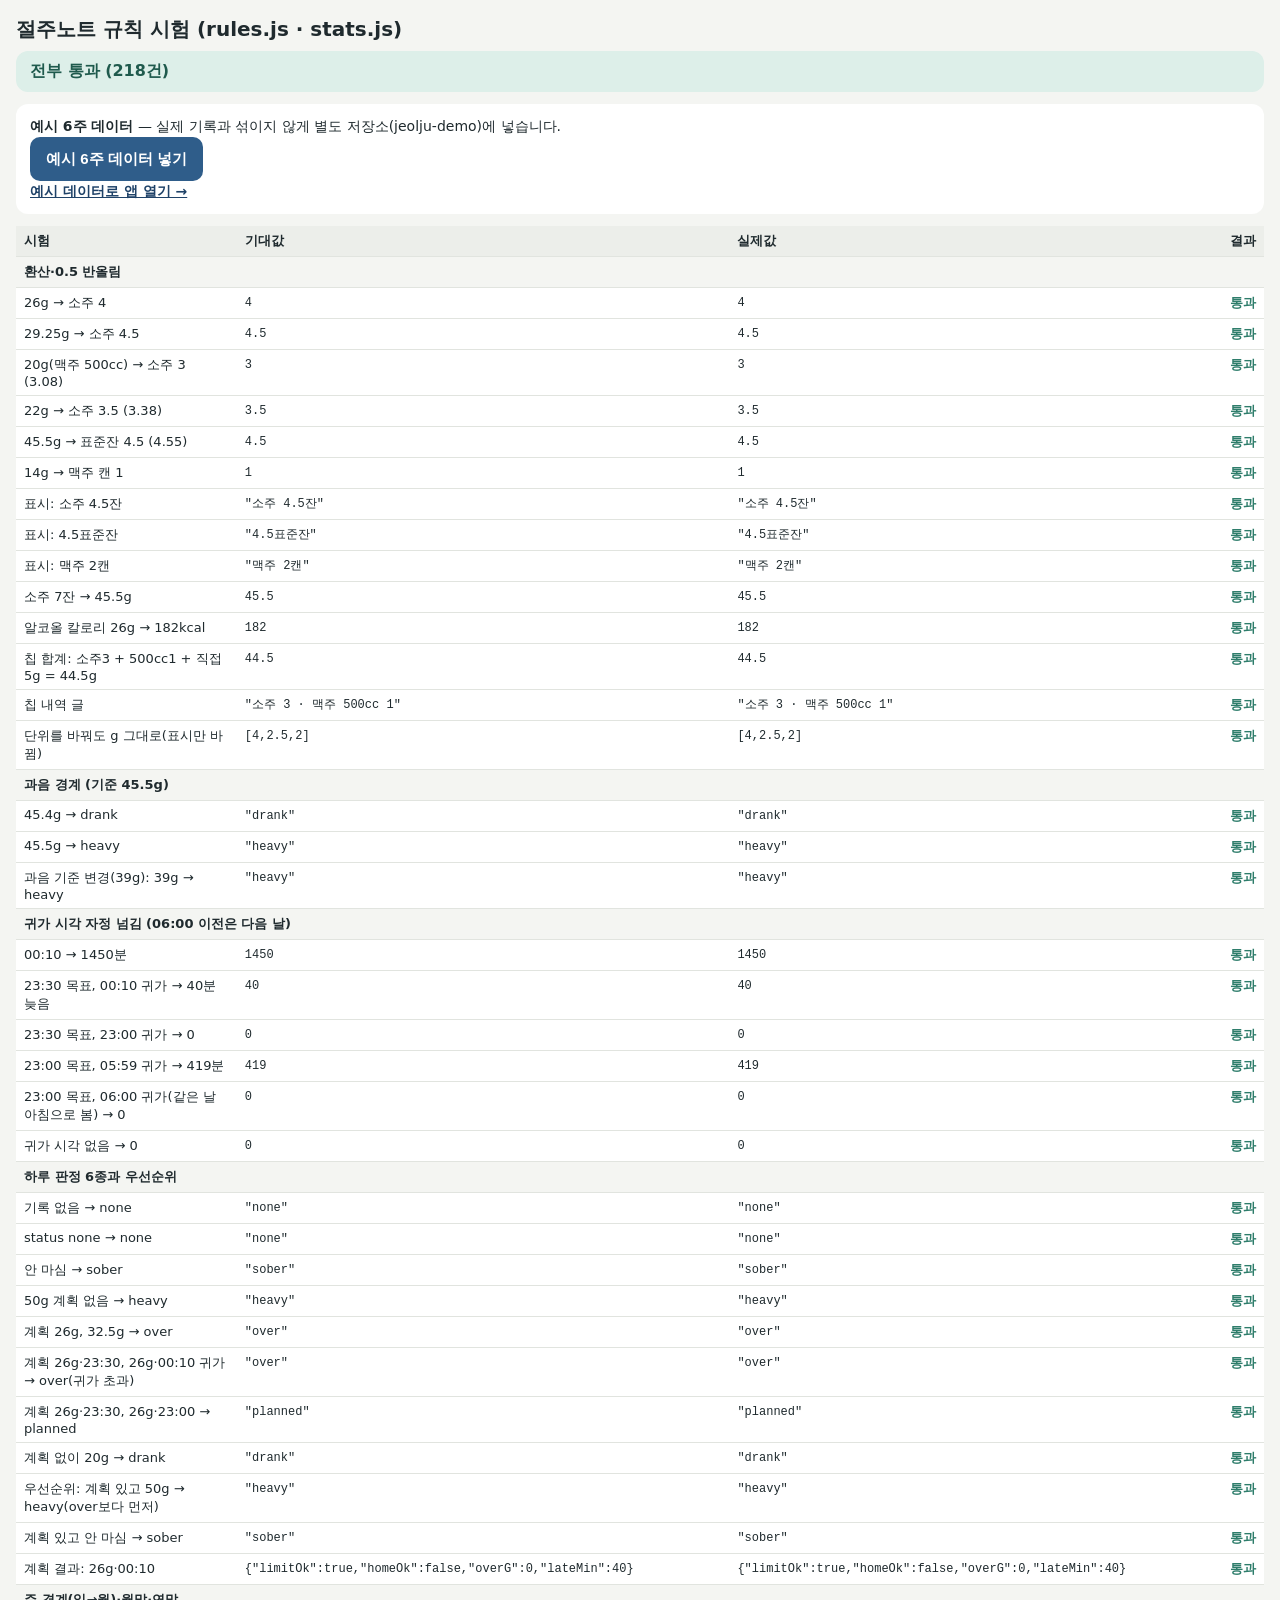
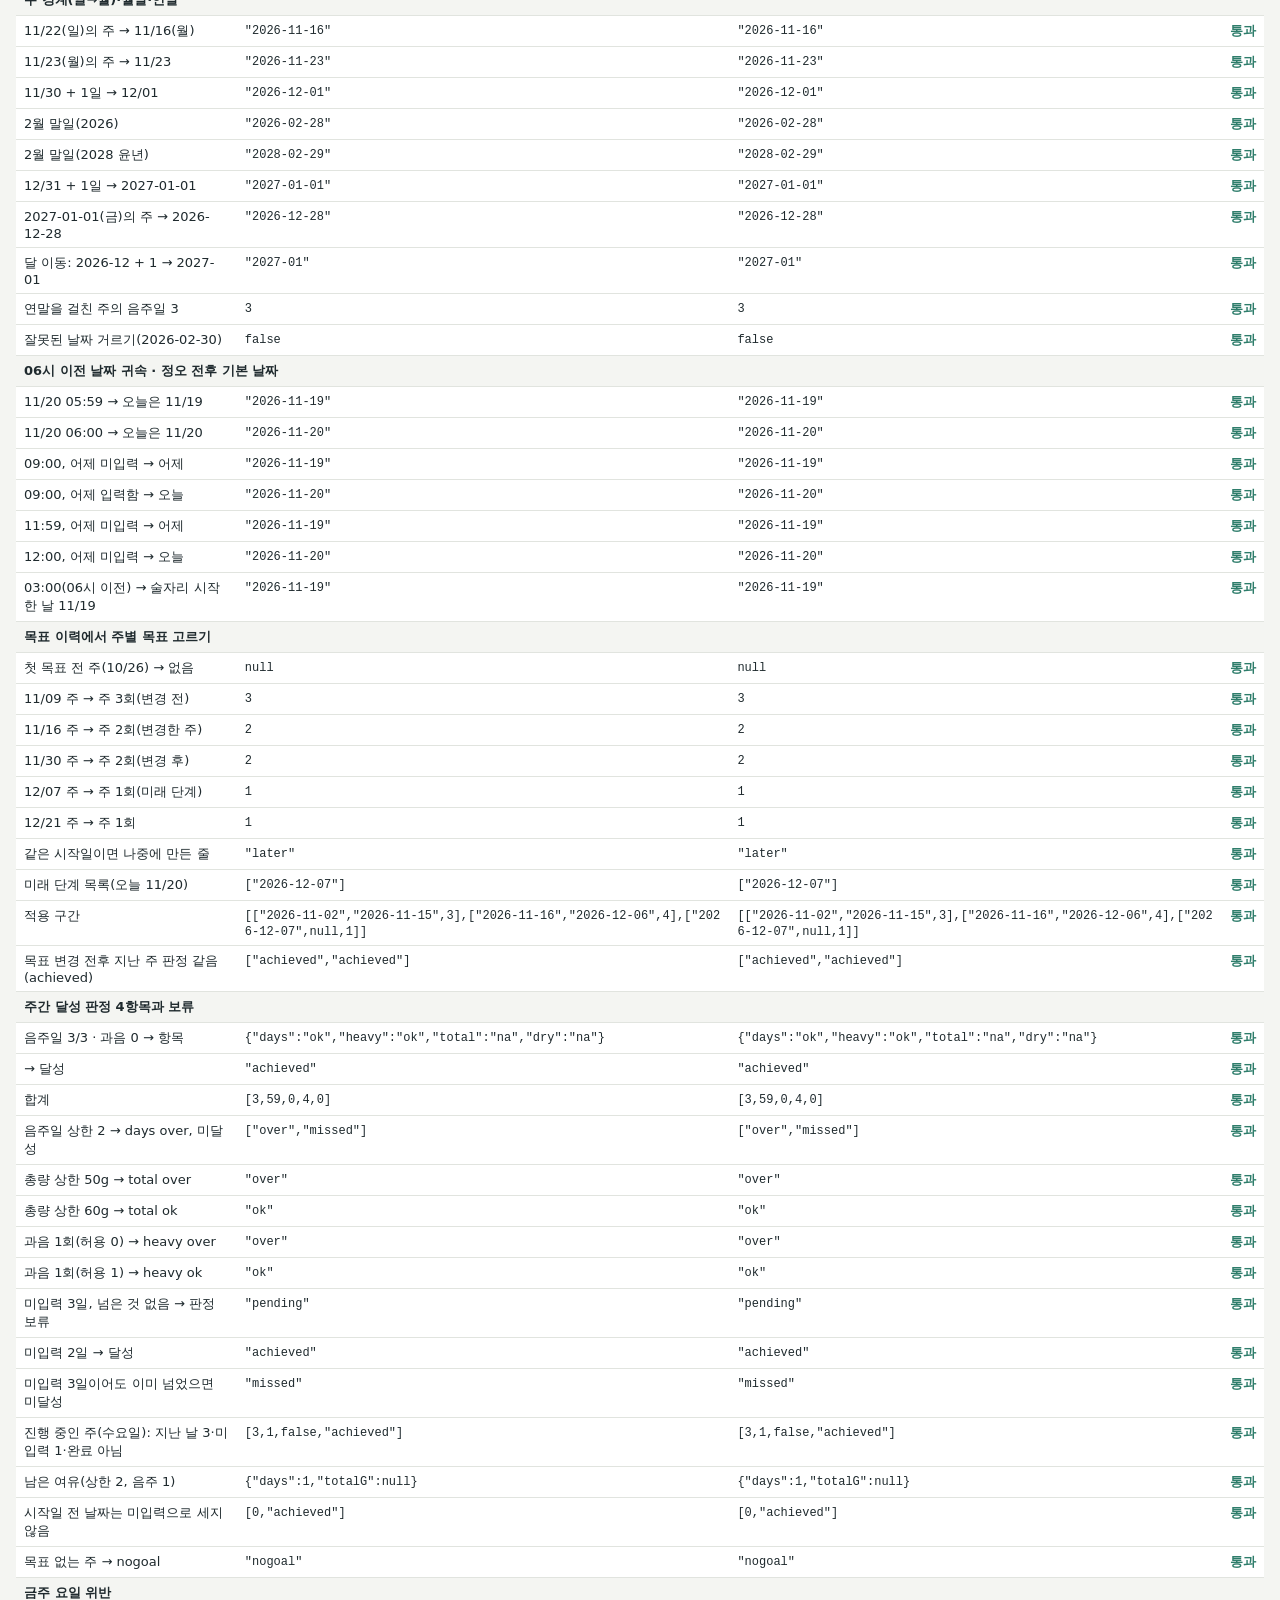
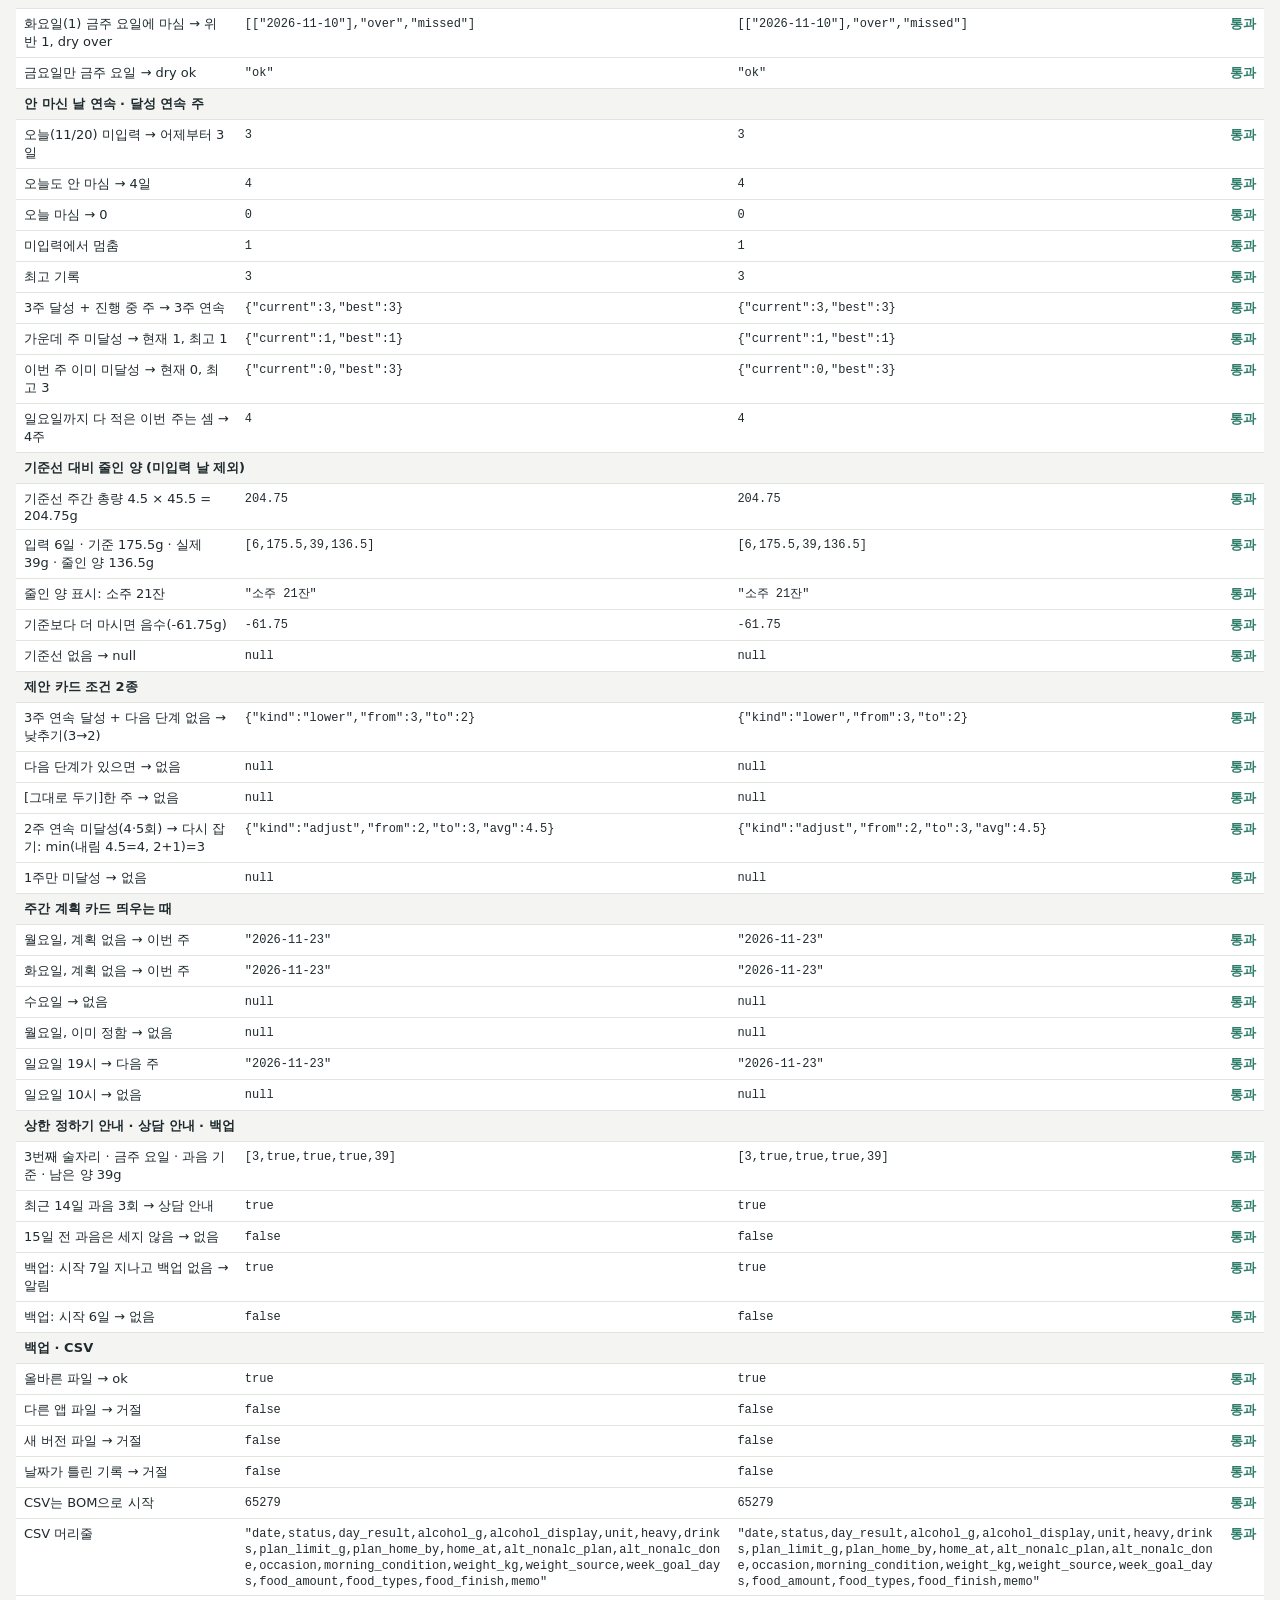
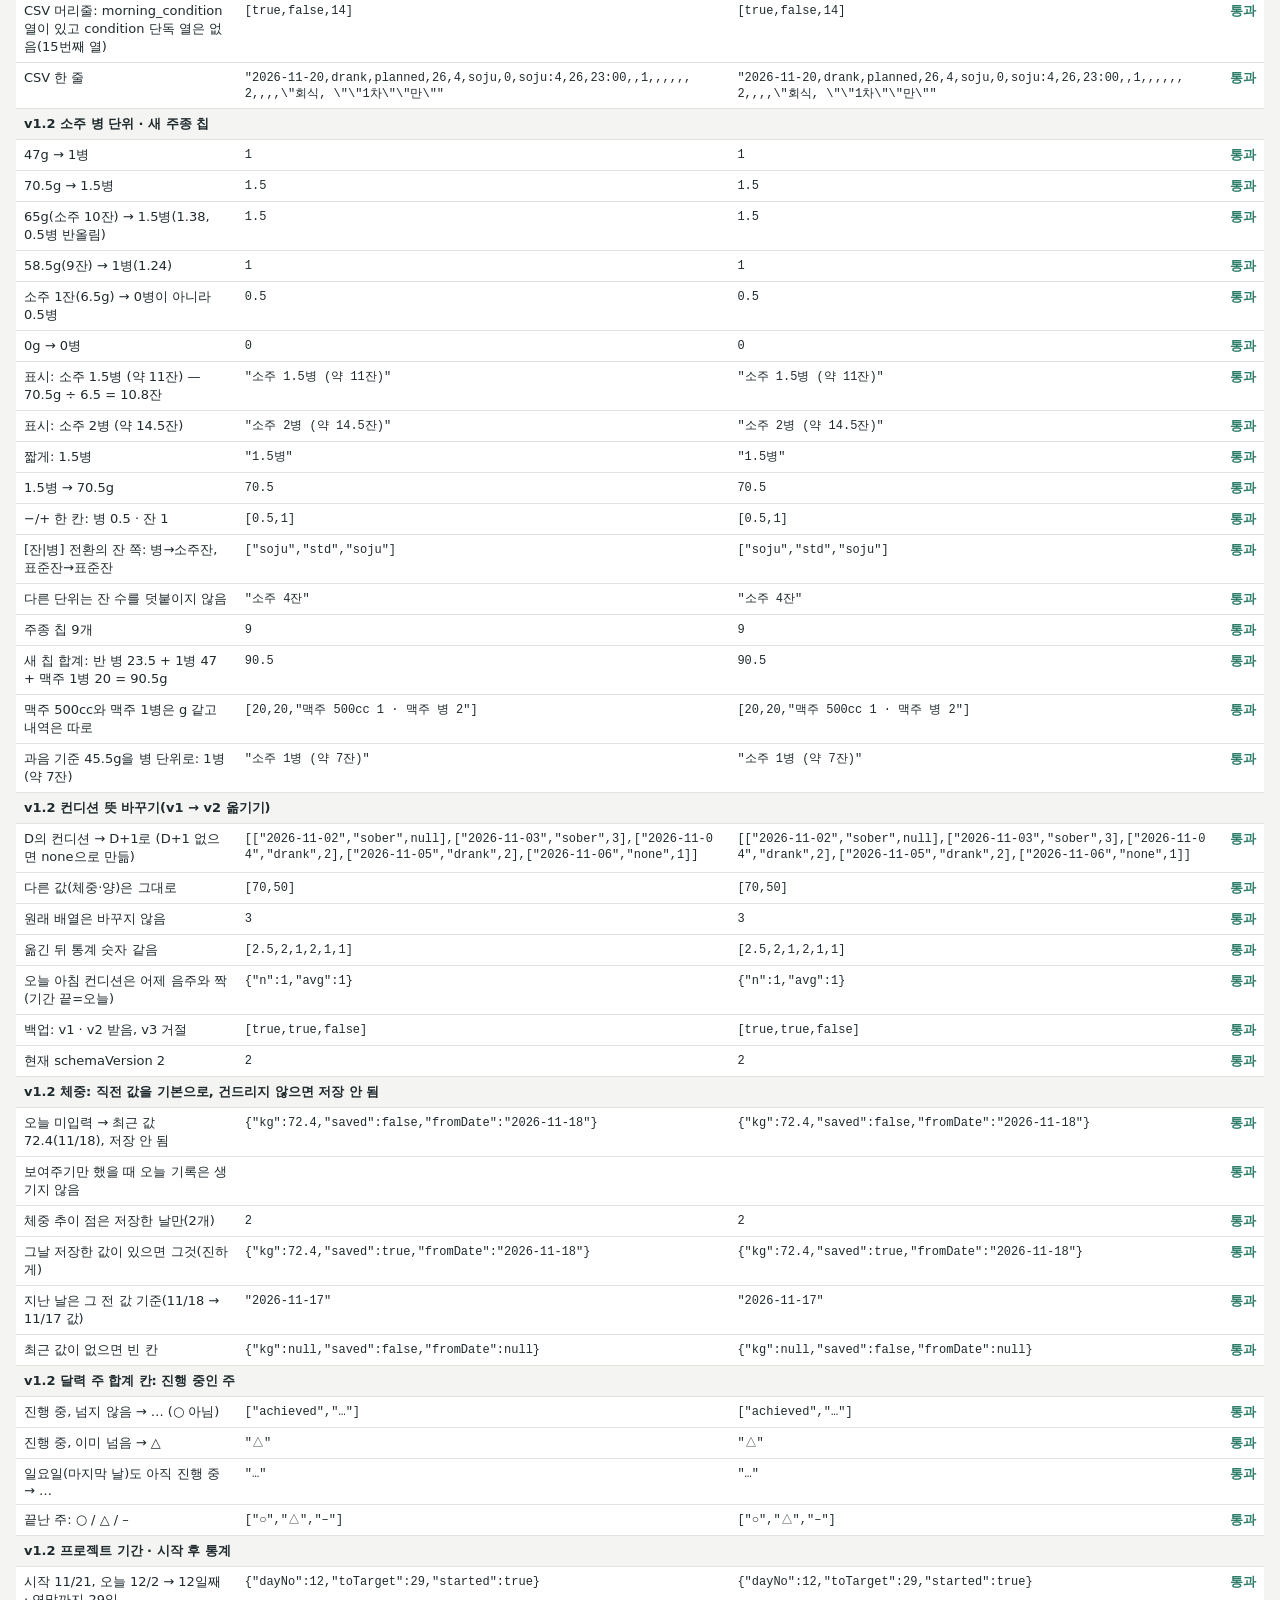
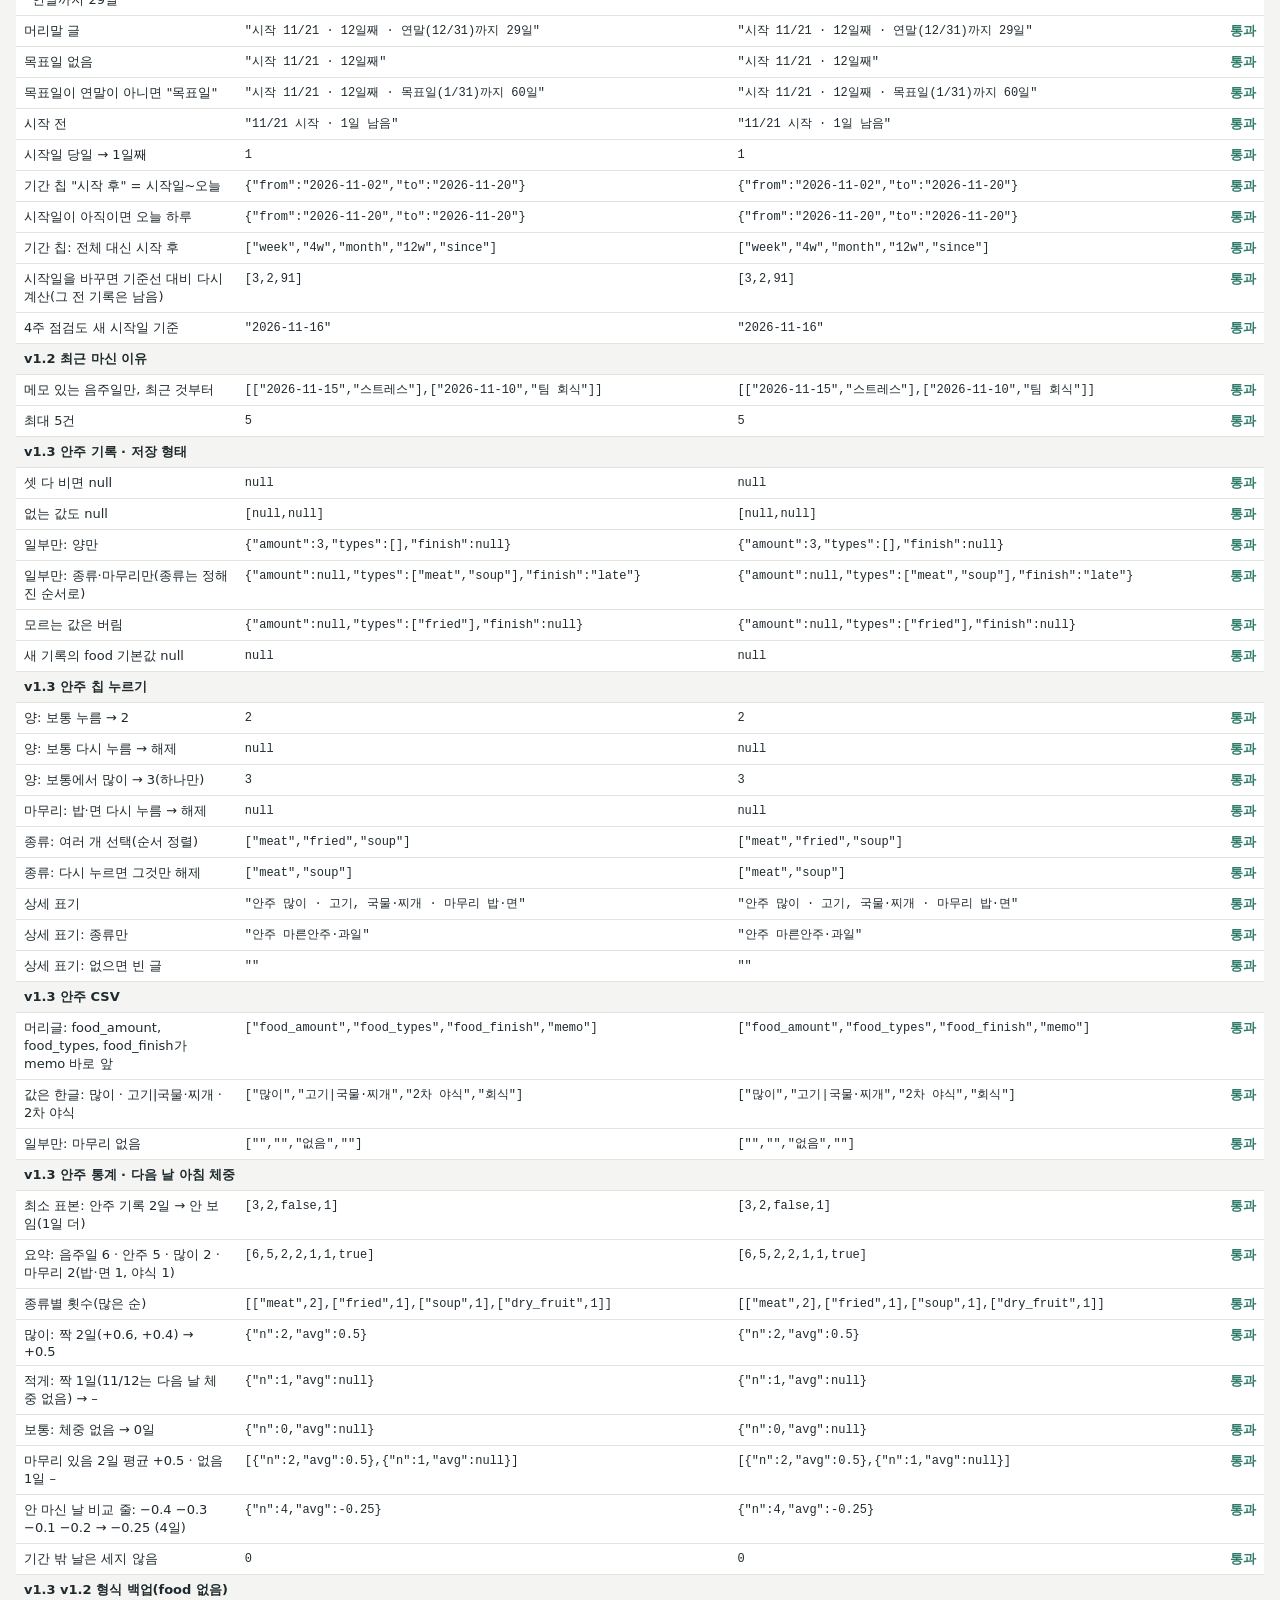
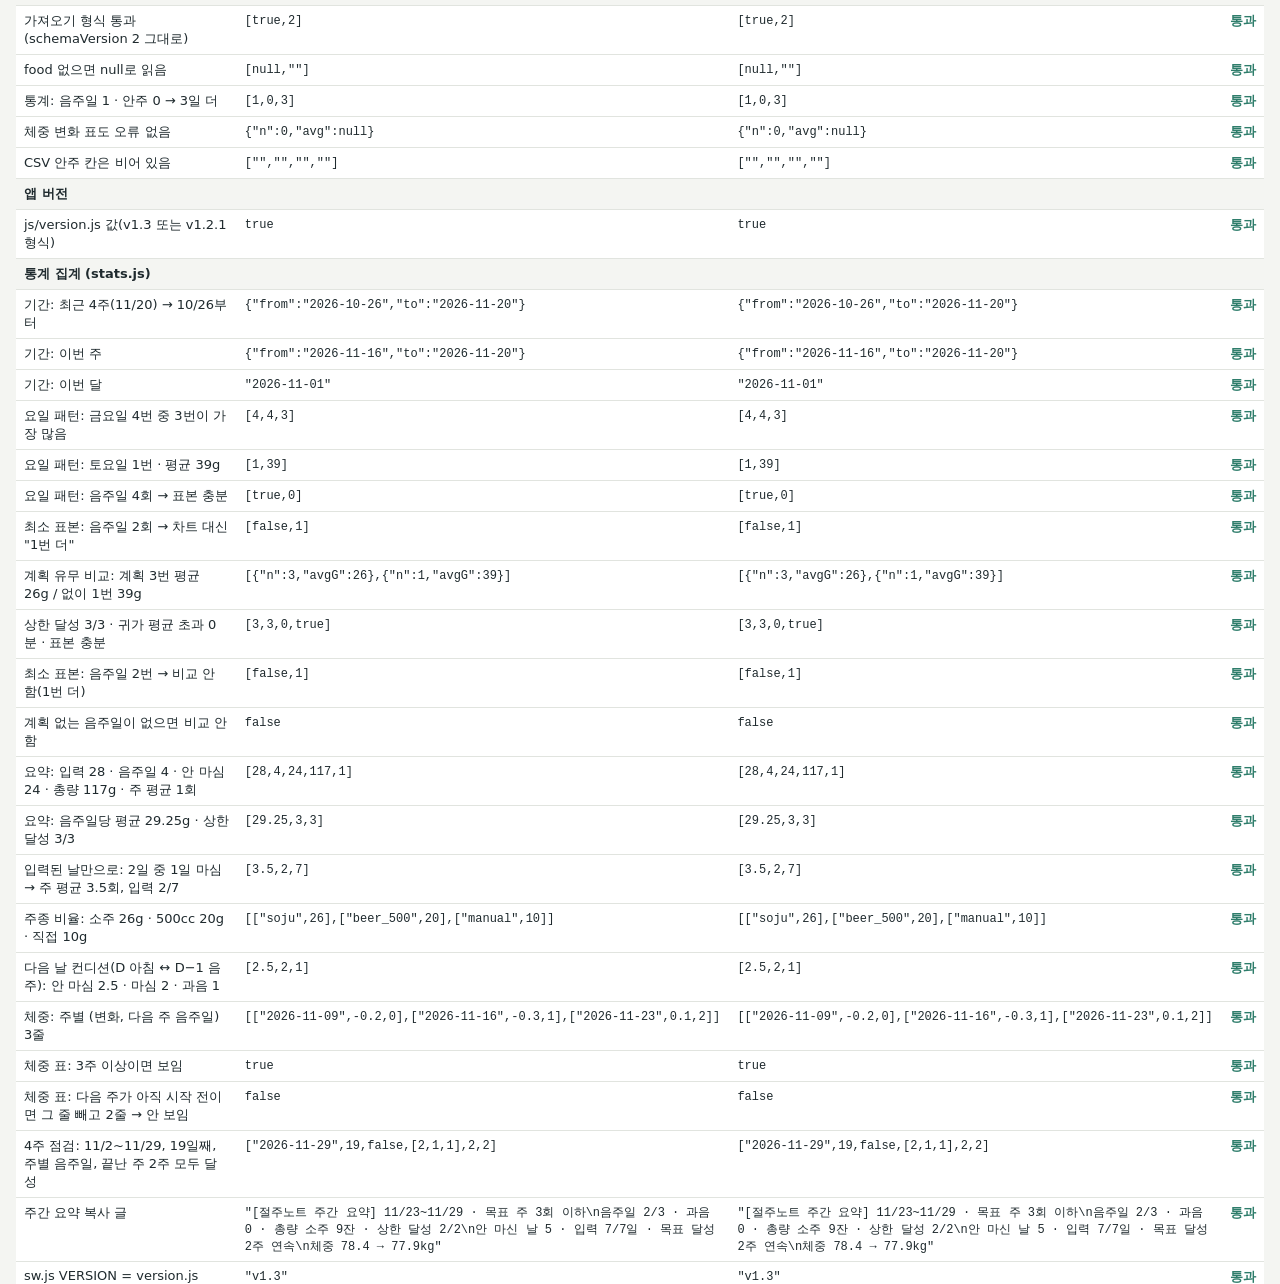
==== commit be983734: "Deploy v1.3" ====
--- a/tests.html
+++ b/tests.html
@@ -314,7 +314,7 @@
   eq('CSV는 BOM으로 시작', csv.charCodeAt(0), 0xFEFF);
   eq('CSV 머리줄', csv.slice(1).split('\r\n')[0], R.CSV_HEADER);
   eq('CSV 머리줄: morning_condition 열이 있고 condition 단독 열은 없음(15번째 열)', [R.CSV_HEADER.split(',').includes('morning_condition'), R.CSV_HEADER.split(',').includes('condition'), R.CSV_HEADER.split(',').indexOf('morning_condition')], [true, false, 14]);
-  eq('CSV 한 줄', csv.slice(1).split('\r\n')[1], '2026-11-20,drank,planned,26,4,soju,0,soju:4,26,23:00,,1,,,,,,2,"회식, ""1차""만"');
+  eq('CSV 한 줄', csv.slice(1).split('\r\n')[1], '2026-11-20,drank,planned,26,4,soju,0,soju:4,26,23:00,,1,,,,,,2,,,,"회식, ""1차""만"');
 });
 
 run('v1.2 단위', () => {
@@ -416,9 +416,81 @@
   eq('최대 5건', ST.recentReasons(many, '2026-11-01', '2026-11-20').length, 5);
 });
 
+run('v1.3 안주', () => {
+  group('v1.3 안주 기록 · 저장 형태');
+  eq('셋 다 비면 null', R.normalizeFood({ amount: null, types: [], finish: null }), null);
+  eq('없는 값도 null', [R.normalizeFood(null), R.normalizeFood(undefined)], [null, null]);
+  eq('일부만: 양만', R.normalizeFood({ amount: 3, types: [], finish: null }), { amount: 3, types: [], finish: null });
+  eq('일부만: 종류·마무리만(종류는 정해진 순서로)', R.normalizeFood({ amount: null, types: ['soup', 'meat'], finish: 'late' }), { amount: null, types: ['meat', 'soup'], finish: 'late' });
+  eq('모르는 값은 버림', R.normalizeFood({ amount: 7, types: ['pizza', 'fried'], finish: 'x' }), { amount: null, types: ['fried'], finish: null });
+  eq('새 기록의 food 기본값 null', R.emptyDay('2026-11-20').food, null);
+  group('v1.3 안주 칩 누르기');
+  eq('양: 보통 누름 → 2', R.toggleOne(null, 2), 2);
+  eq('양: 보통 다시 누름 → 해제', R.toggleOne(2, 2), null);
+  eq('양: 보통에서 많이 → 3(하나만)', R.toggleOne(2, 3), 3);
+  eq('마무리: 밥·면 다시 누름 → 해제', R.toggleOne('meal', 'meal'), null);
+  let t = [];
+  t = R.toggleMany(t, 'soup'); t = R.toggleMany(t, 'meat'); t = R.toggleMany(t, 'fried');
+  eq('종류: 여러 개 선택(순서 정렬)', t, ['meat', 'fried', 'soup']);
+  eq('종류: 다시 누르면 그것만 해제', R.toggleMany(t, 'fried'), ['meat', 'soup']);
+  eq('상세 표기', R.foodText({ amount: 3, types: ['meat', 'soup'], finish: 'meal' }), '안주 많이 · 고기, 국물·찌개 · 마무리 밥·면');
+  eq('상세 표기: 종류만', R.foodText({ amount: null, types: ['dry_fruit'], finish: null }), '안주 마른안주·과일');
+  eq('상세 표기: 없으면 빈 글', R.foodText(null), '');
+  group('v1.3 안주 CSV');
+  const H = R.CSV_HEADER.split(',');
+  eq('머리글: food_amount, food_types, food_finish가 memo 바로 앞', H.slice(-4), ['food_amount', 'food_types', 'food_finish', 'memo']);
+  const csv = R.buildCsv([
+    { ...R.emptyDay('2026-11-20'), status: 'drank', alcoholG: 26, drinks: [{ type: 'soju', count: 4 }], food: { amount: 3, types: ['meat', 'soup'], finish: 'late' }, memo: '회식' },
+    { ...R.emptyDay('2026-11-21'), status: 'drank', alcoholG: 13, drinks: [{ type: 'soju', count: 2 }], food: { amount: null, types: [], finish: 'none' } },
+  ], [goal('2026-11-16', 2)], S);
+  const L = csv.slice(1).split('\r\n');
+  eq('값은 한글: 많이 · 고기|국물·찌개 · 2차 야식', L[1].split(',').slice(-4), ['많이', '고기|국물·찌개', '2차 야식', '회식']);
+  eq('일부만: 마무리 없음', L[2].split(',').slice(-4), ['', '', '없음', '']);
+});
+
+run('v1.3 안주 통계', () => {
+  group('v1.3 안주 통계 · 다음 날 아침 체중');
+  const F = (amount, types, finish, extra = {}) => ({ status: 'drank', alcoholG: 26, food: { amount, types, finish }, ...extra });
+  const two = days({ '2026-11-02': F(3, ['meat'], 'meal'), '2026-11-04': F(1, [], null), '2026-11-05': 20 });
+  const s2 = ST.foodStats(two, '2026-11-01', '2026-11-08');
+  eq('최소 표본: 안주 기록 2일 → 안 보임(1일 더)', [s2.drinkDays, s2.withFood, s2.enough, s2.need], [3, 2, false, 1]);
+  const D = days({
+    '2026-11-02': F(3, ['meat', 'soup'], 'meal', { weightKg: 75.0 }), '2026-11-03': { status: 'sober', weightKg: 75.6 },
+    '2026-11-04': F(3, ['meat'], 'late', { weightKg: 75.2 }), '2026-11-05': { status: 'sober', weightKg: 75.6 },
+    '2026-11-06': F(1, ['dry_fruit'], 'none', { weightKg: 75.3 }), '2026-11-07': { status: 'sober', weightKg: 75.5 },
+    '2026-11-08': { status: 'sober', weightKg: 75.4 }, '2026-11-09': { status: 'sober', weightKg: 75.2 },
+    '2026-11-10': F(2, ['fried'], null), '2026-11-11': 20,
+    '2026-11-12': F(1, [], 'none', { weightKg: 75.1 }), '2026-11-14': { status: 'sober', weightKg: 75.0 },
+  });
+  const fs = ST.foodStats(D, '2026-11-01', '2026-11-14');
+  eq('요약: 음주일 6 · 안주 5 · 많이 2 · 마무리 2(밥·면 1, 야식 1)', [fs.drinkDays, fs.withFood, fs.many, fs.finish, fs.meal, fs.late, fs.enough], [6, 5, 2, 2, 1, 1, true]);
+  eq('종류별 횟수(많은 순)', fs.types.map((t) => [t.key, t.count]), [['meat', 2], ['fried', 1], ['soup', 1], ['dry_fruit', 1]]);
+  const fw = ST.foodWeightChange(D, '2026-11-01', '2026-11-14');
+  eq('많이: 짝 2일(+0.6, +0.4) → +0.5', fw.a3, { n: 2, avg: 0.5 });
+  eq('적게: 짝 1일(11/12는 다음 날 체중 없음) → –', fw.a1, { n: 1, avg: null });
+  eq('보통: 체중 없음 → 0일', fw.a2, { n: 0, avg: null });
+  eq('마무리 있음 2일 평균 +0.5 · 없음 1일 –', [fw.finYes, fw.finNo], [{ n: 2, avg: 0.5 }, { n: 1, avg: null }]);
+  eq('안 마신 날 비교 줄: −0.4 −0.3 −0.1 −0.2 → −0.25 (4일)', fw.sober, { n: 4, avg: -0.25 });
+  eq('기간 밖 날은 세지 않음', ST.foodWeightChange(D, '2026-11-06', '2026-11-08').a3.n, 0);
+});
+
+run('v1.3 v1.2 백업', () => {
+  group('v1.3 v1.2 형식 백업(food 없음)');
+  const old = { ...R.emptyDay('2026-11-10'), status: 'drank', alcoholG: 26 };
+  delete old.food;
+  const bk = { app: 'jeolju', schemaVersion: 2, data: { days: [old], goals: [goal('2026-11-09', 2)], weekPlans: [], settings: {}, meta: [] } };
+  eq('가져오기 형식 통과(schemaVersion 2 그대로)', [R.validateBackup(bk).ok, R.SCHEMA_VERSION], [true, 2]);
+  const m = { '2026-11-10': old };
+  eq('food 없으면 null로 읽음', [R.foodOf(old), R.foodText(old.food)], [null, '']);
+  const fs = ST.foodStats(m, '2026-11-09', '2026-11-15');
+  eq('통계: 음주일 1 · 안주 0 → 3일 더', [fs.drinkDays, fs.withFood, fs.need], [1, 0, 3]);
+  eq('체중 변화 표도 오류 없음', ST.foodWeightChange(m, '2026-11-09', '2026-11-15').sober, { n: 0, avg: null });
+  eq('CSV 안주 칸은 비어 있음', R.buildCsv([old], [], S).slice(1).split('\r\n')[1].split(',').slice(-4), ['', '', '', '']);
+});
+
 run('버전', () => {
   group('앱 버전');
-  eq('js/version.js 값(v1.2 또는 v1.2.1 형식)', /^v\d+\.\d+(\.\d+)?$/.test(APP_VERSION), true);
+  eq('js/version.js 값(v1.3 또는 v1.2.1 형식)', /^v\d+\.\d+(\.\d+)?$/.test(APP_VERSION), true);
 });
 
 // ---------- 통계(stats.js) ----------
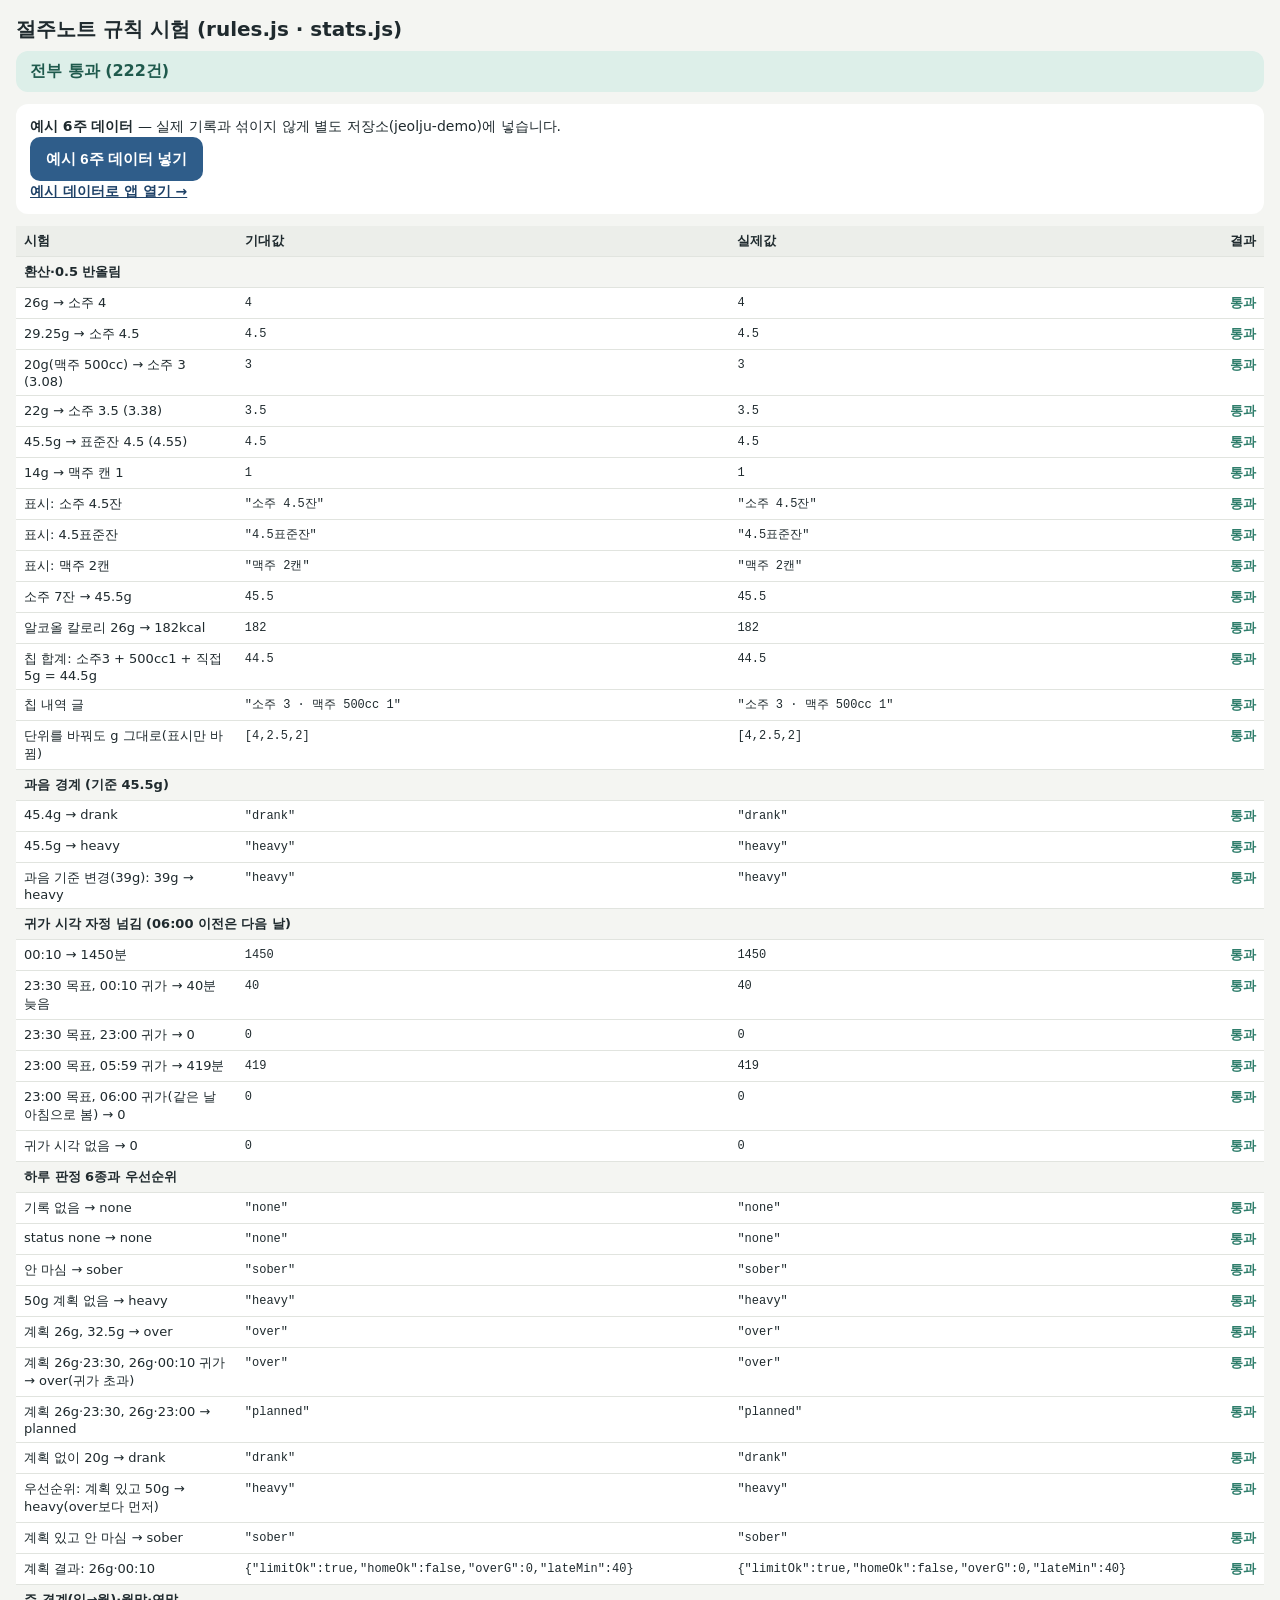
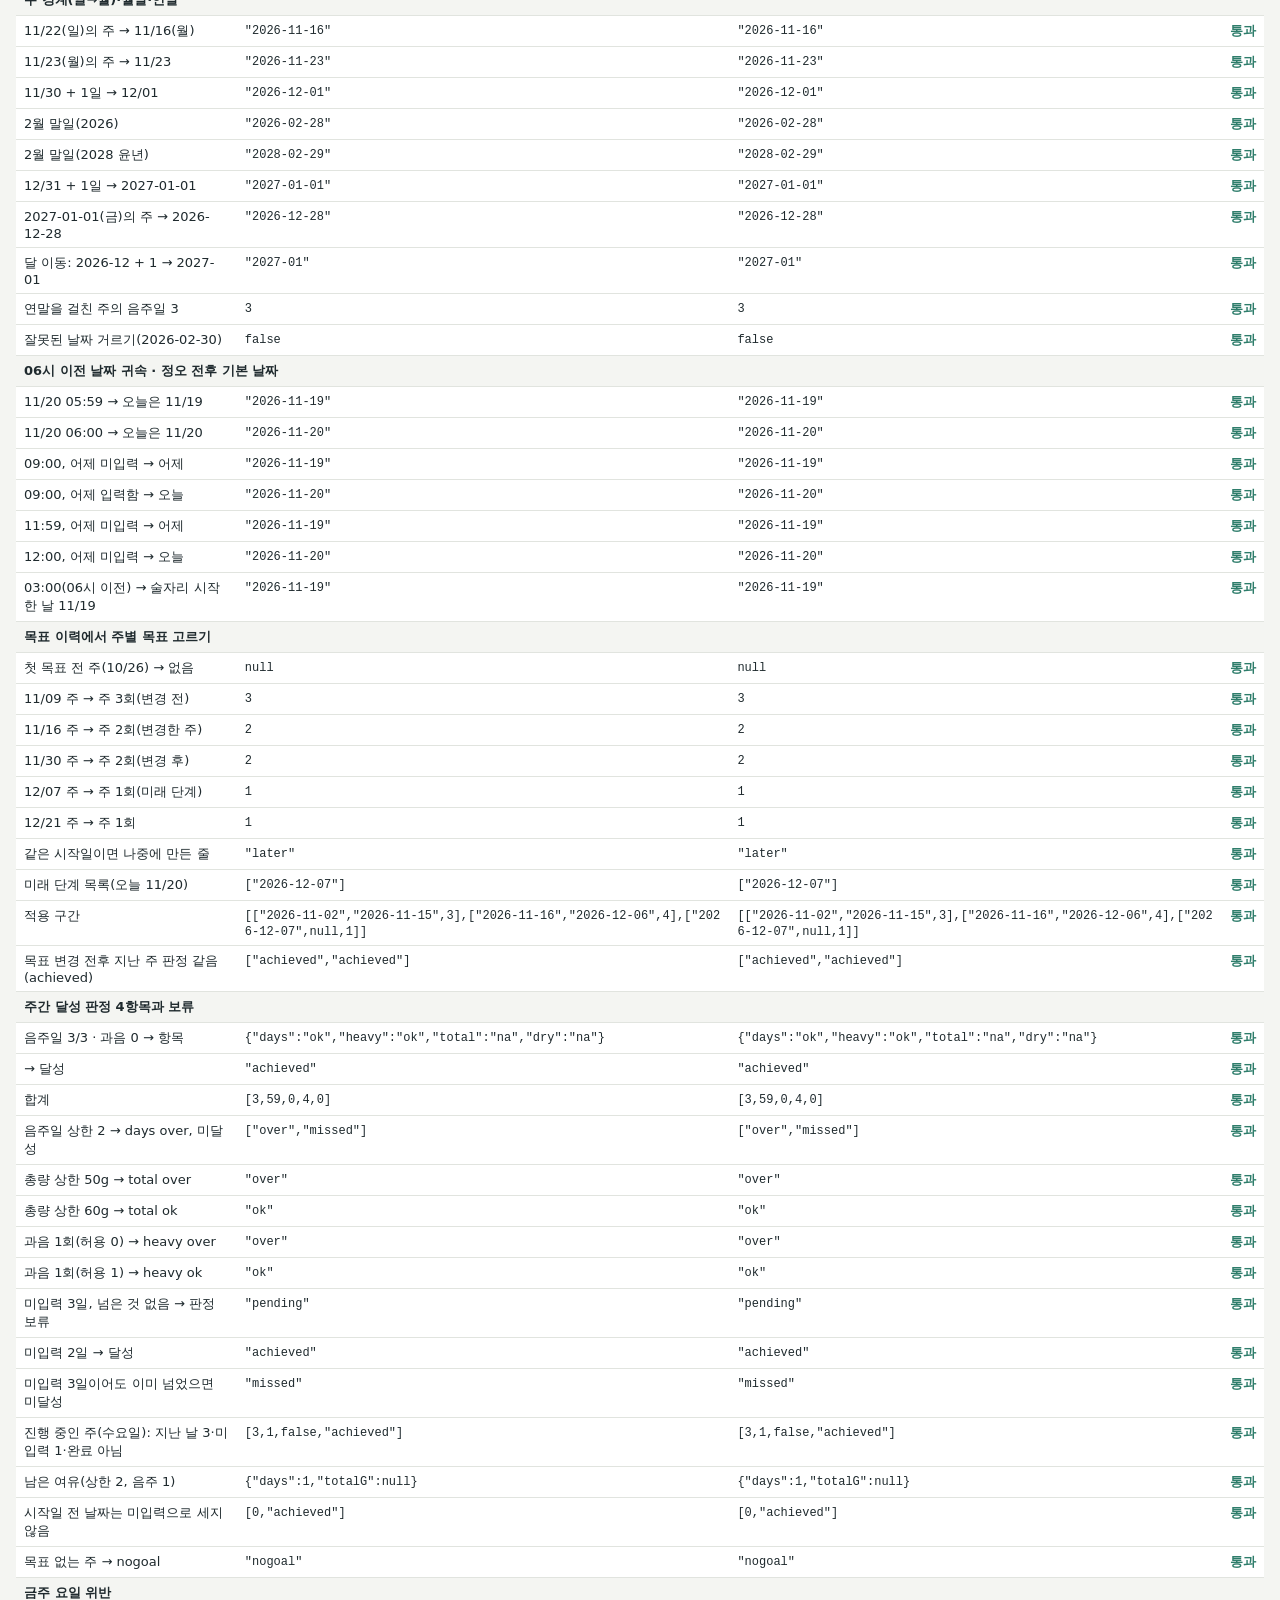
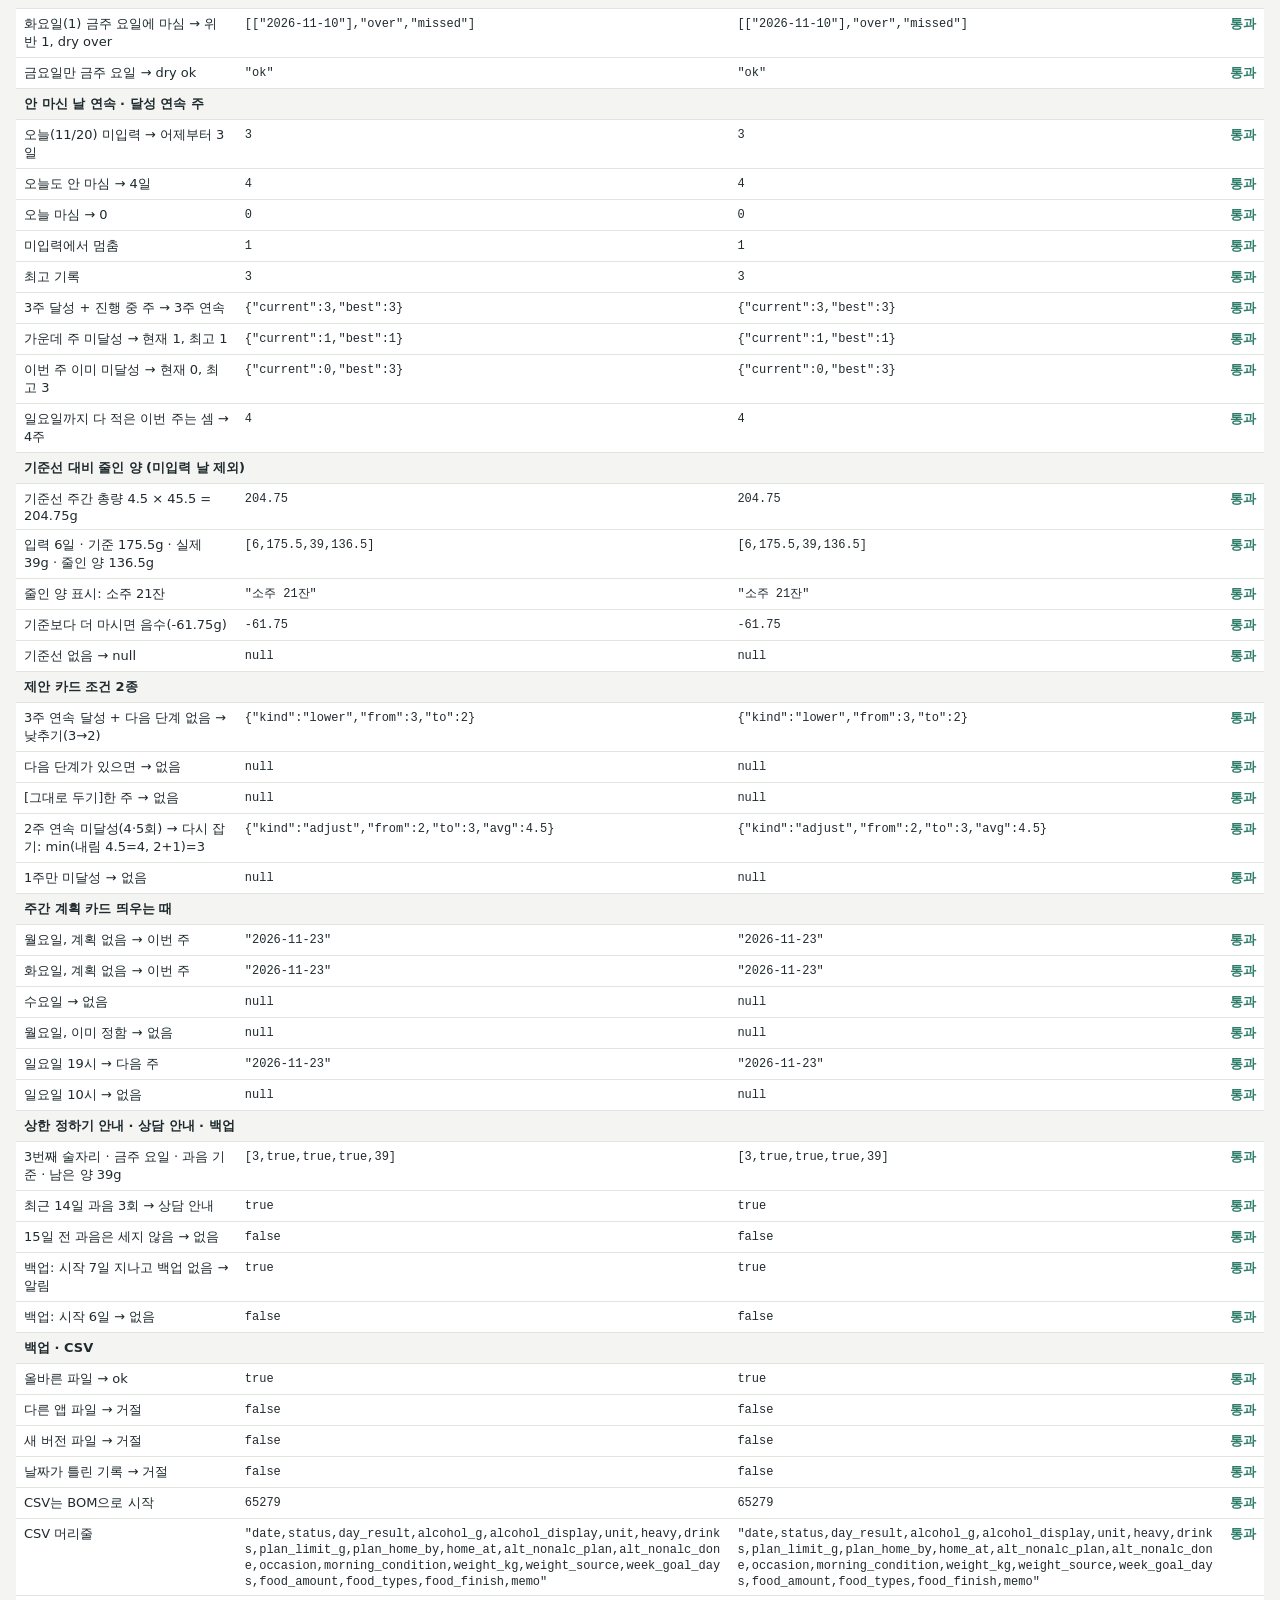
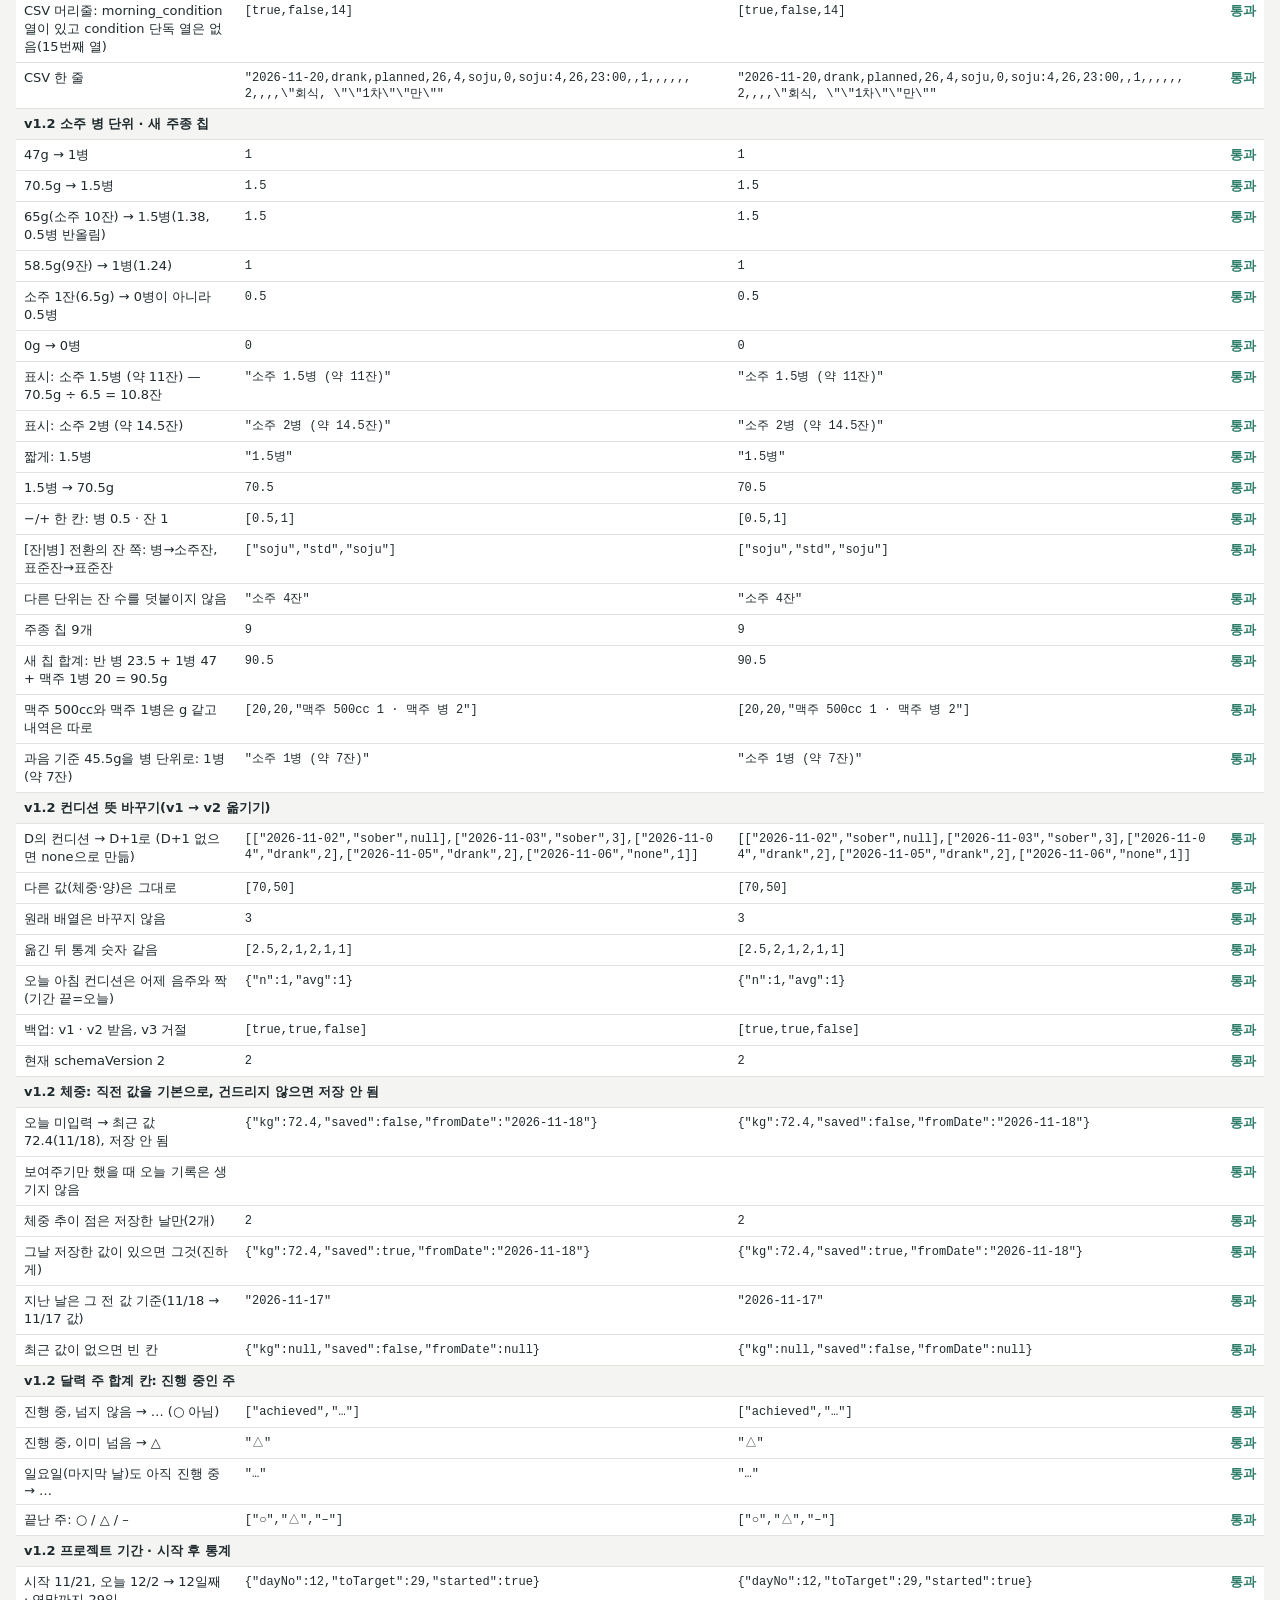
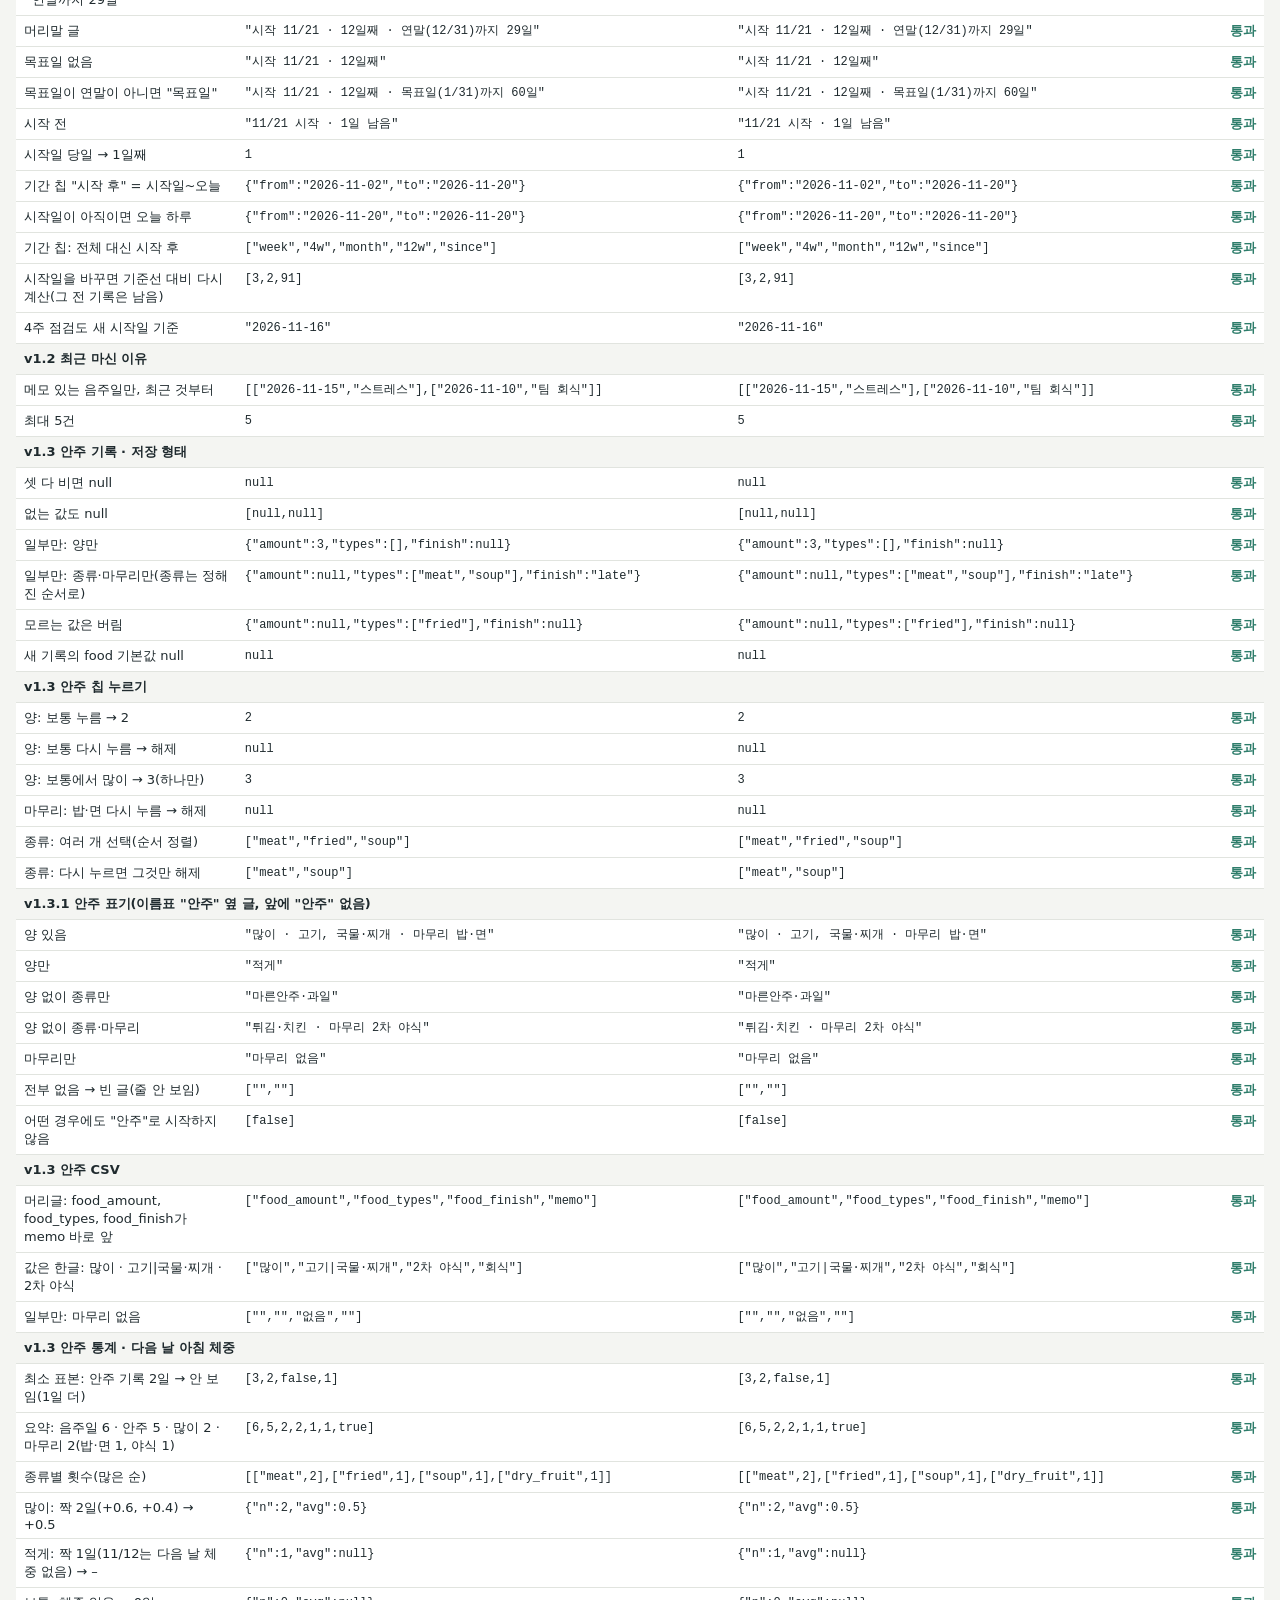
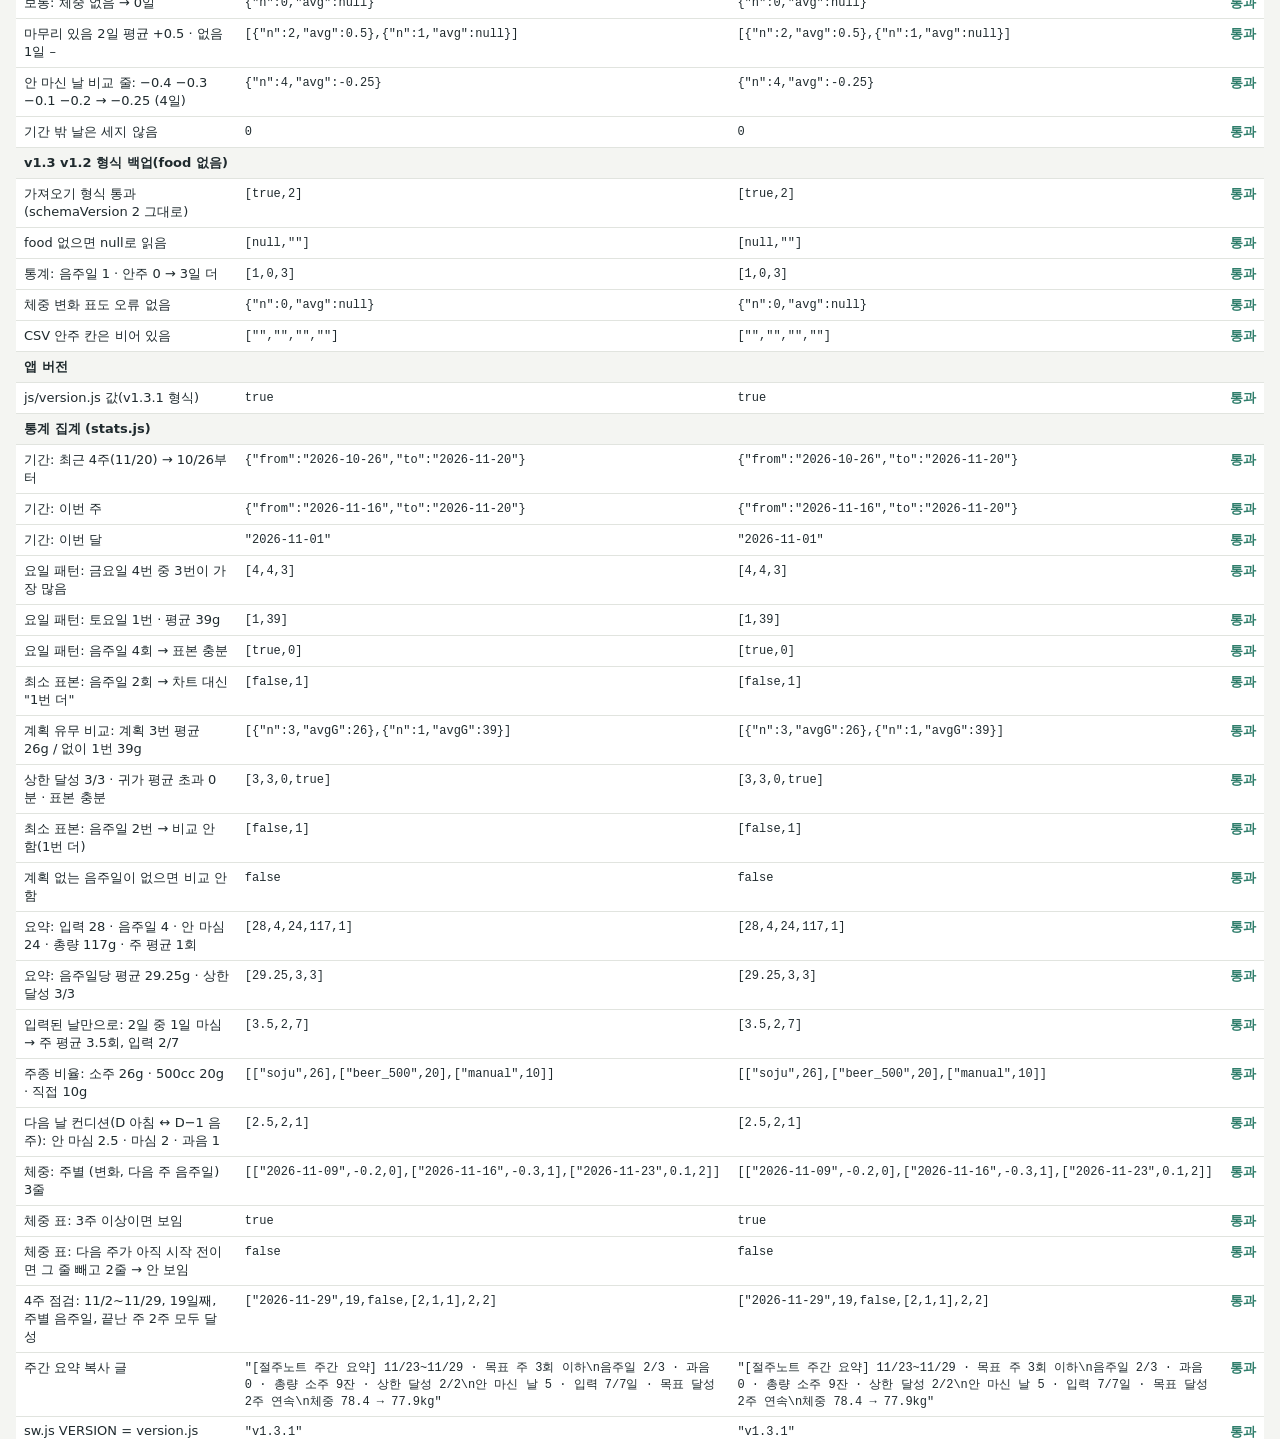
==== commit ef9f28ef: "Deploy v1.3.1" ====
--- a/tests.html
+++ b/tests.html
@@ -433,9 +433,14 @@
   t = R.toggleMany(t, 'soup'); t = R.toggleMany(t, 'meat'); t = R.toggleMany(t, 'fried');
   eq('종류: 여러 개 선택(순서 정렬)', t, ['meat', 'fried', 'soup']);
   eq('종류: 다시 누르면 그것만 해제', R.toggleMany(t, 'fried'), ['meat', 'soup']);
-  eq('상세 표기', R.foodText({ amount: 3, types: ['meat', 'soup'], finish: 'meal' }), '안주 많이 · 고기, 국물·찌개 · 마무리 밥·면');
-  eq('상세 표기: 종류만', R.foodText({ amount: null, types: ['dry_fruit'], finish: null }), '안주 마른안주·과일');
-  eq('상세 표기: 없으면 빈 글', R.foodText(null), '');
+  group('v1.3.1 안주 표기(이름표 "안주" 옆 글, 앞에 "안주" 없음)');
+  eq('양 있음', R.foodText({ amount: 3, types: ['meat', 'soup'], finish: 'meal' }), '많이 · 고기, 국물·찌개 · 마무리 밥·면');
+  eq('양만', R.foodText({ amount: 1, types: [], finish: null }), '적게');
+  eq('양 없이 종류만', R.foodText({ amount: null, types: ['dry_fruit'], finish: null }), '마른안주·과일');
+  eq('양 없이 종류·마무리', R.foodText({ amount: null, types: ['fried'], finish: 'late' }), '튀김·치킨 · 마무리 2차 야식');
+  eq('마무리만', R.foodText({ amount: null, types: [], finish: 'none' }), '마무리 없음');
+  eq('전부 없음 → 빈 글(줄 안 보임)', [R.foodText({ amount: null, types: [], finish: null }), R.foodText(null)], ['', '']);
+  eq('어떤 경우에도 "안주"로 시작하지 않음', [R.foodText({ amount: 2, types: ['etc'], finish: 'meal' }).startsWith('안주')], [false]);
   group('v1.3 안주 CSV');
   const H = R.CSV_HEADER.split(',');
   eq('머리글: food_amount, food_types, food_finish가 memo 바로 앞', H.slice(-4), ['food_amount', 'food_types', 'food_finish', 'memo']);
@@ -490,7 +495,7 @@
 
 run('버전', () => {
   group('앱 버전');
-  eq('js/version.js 값(v1.3 또는 v1.2.1 형식)', /^v\d+\.\d+(\.\d+)?$/.test(APP_VERSION), true);
+  eq('js/version.js 값(v1.3.1 형식)', /^v\d+\.\d+(\.\d+)?$/.test(APP_VERSION), true);
 });
 
 // ---------- 통계(stats.js) ----------
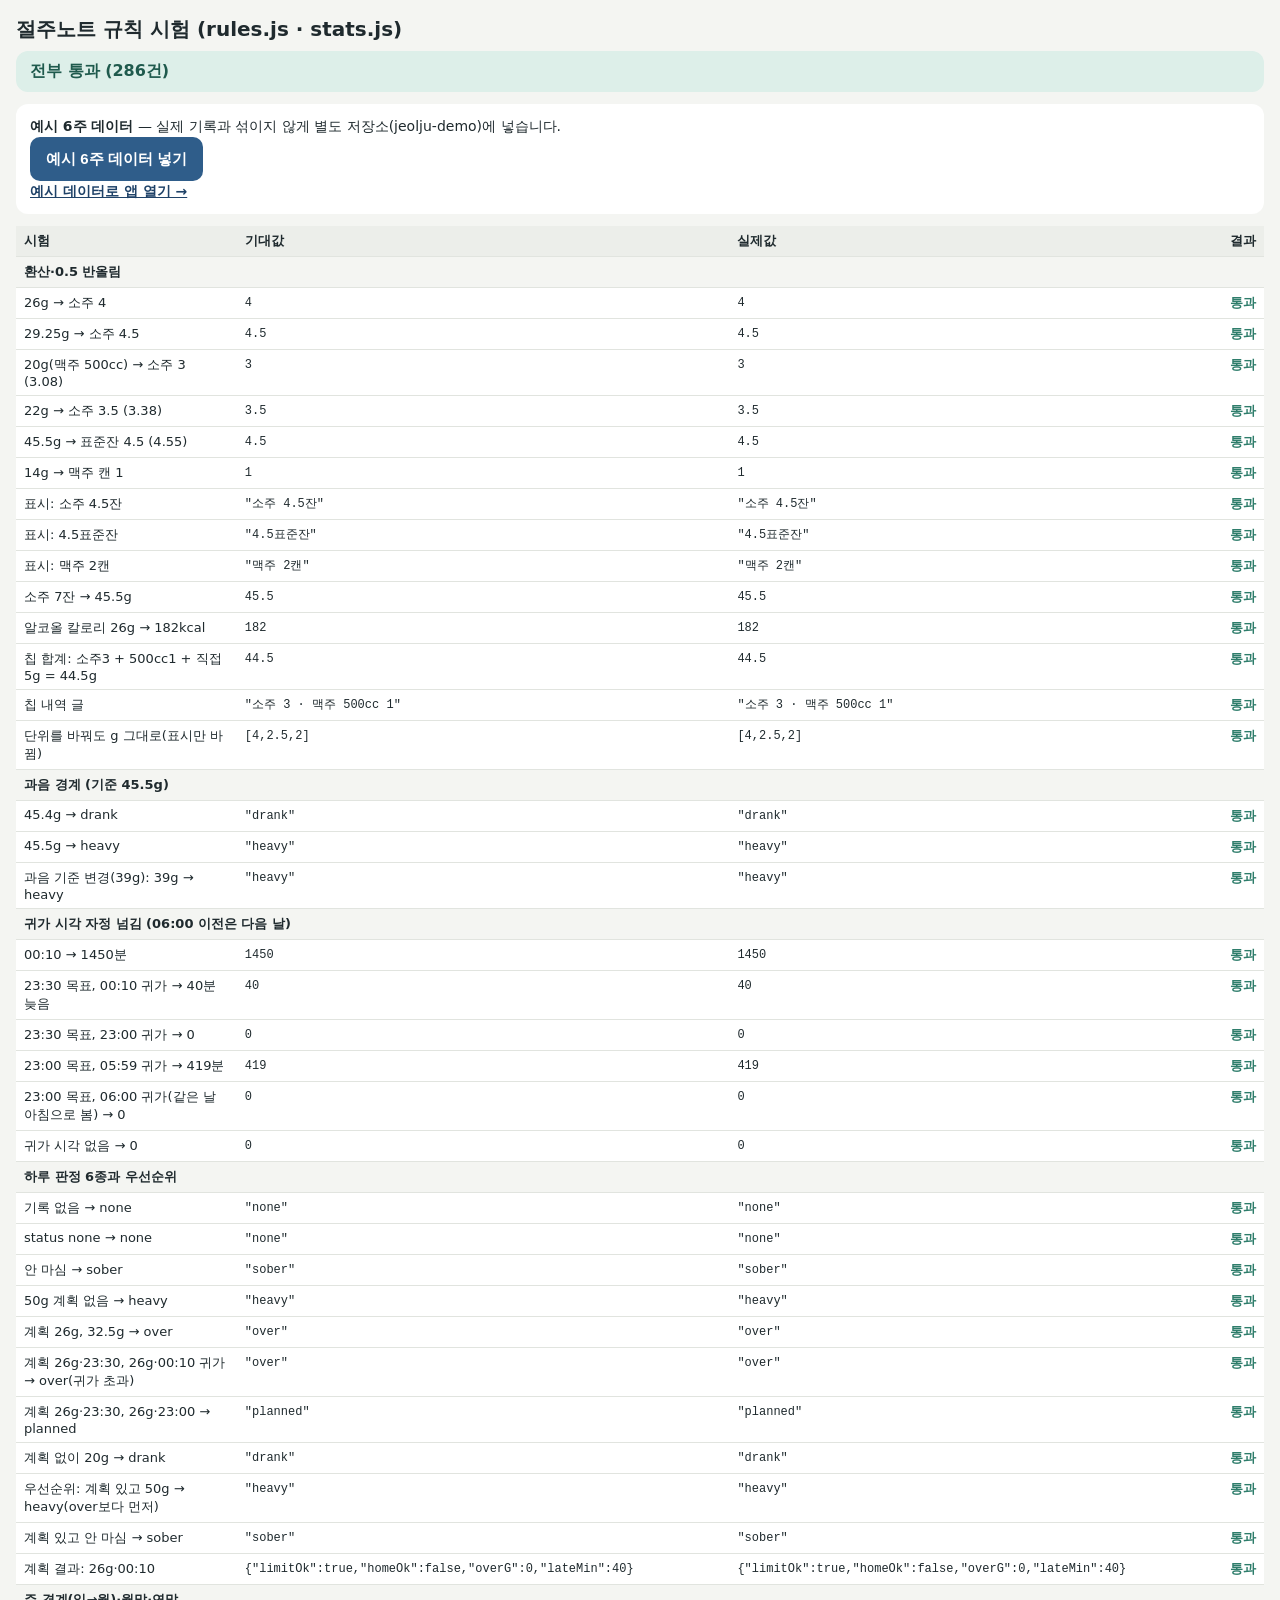
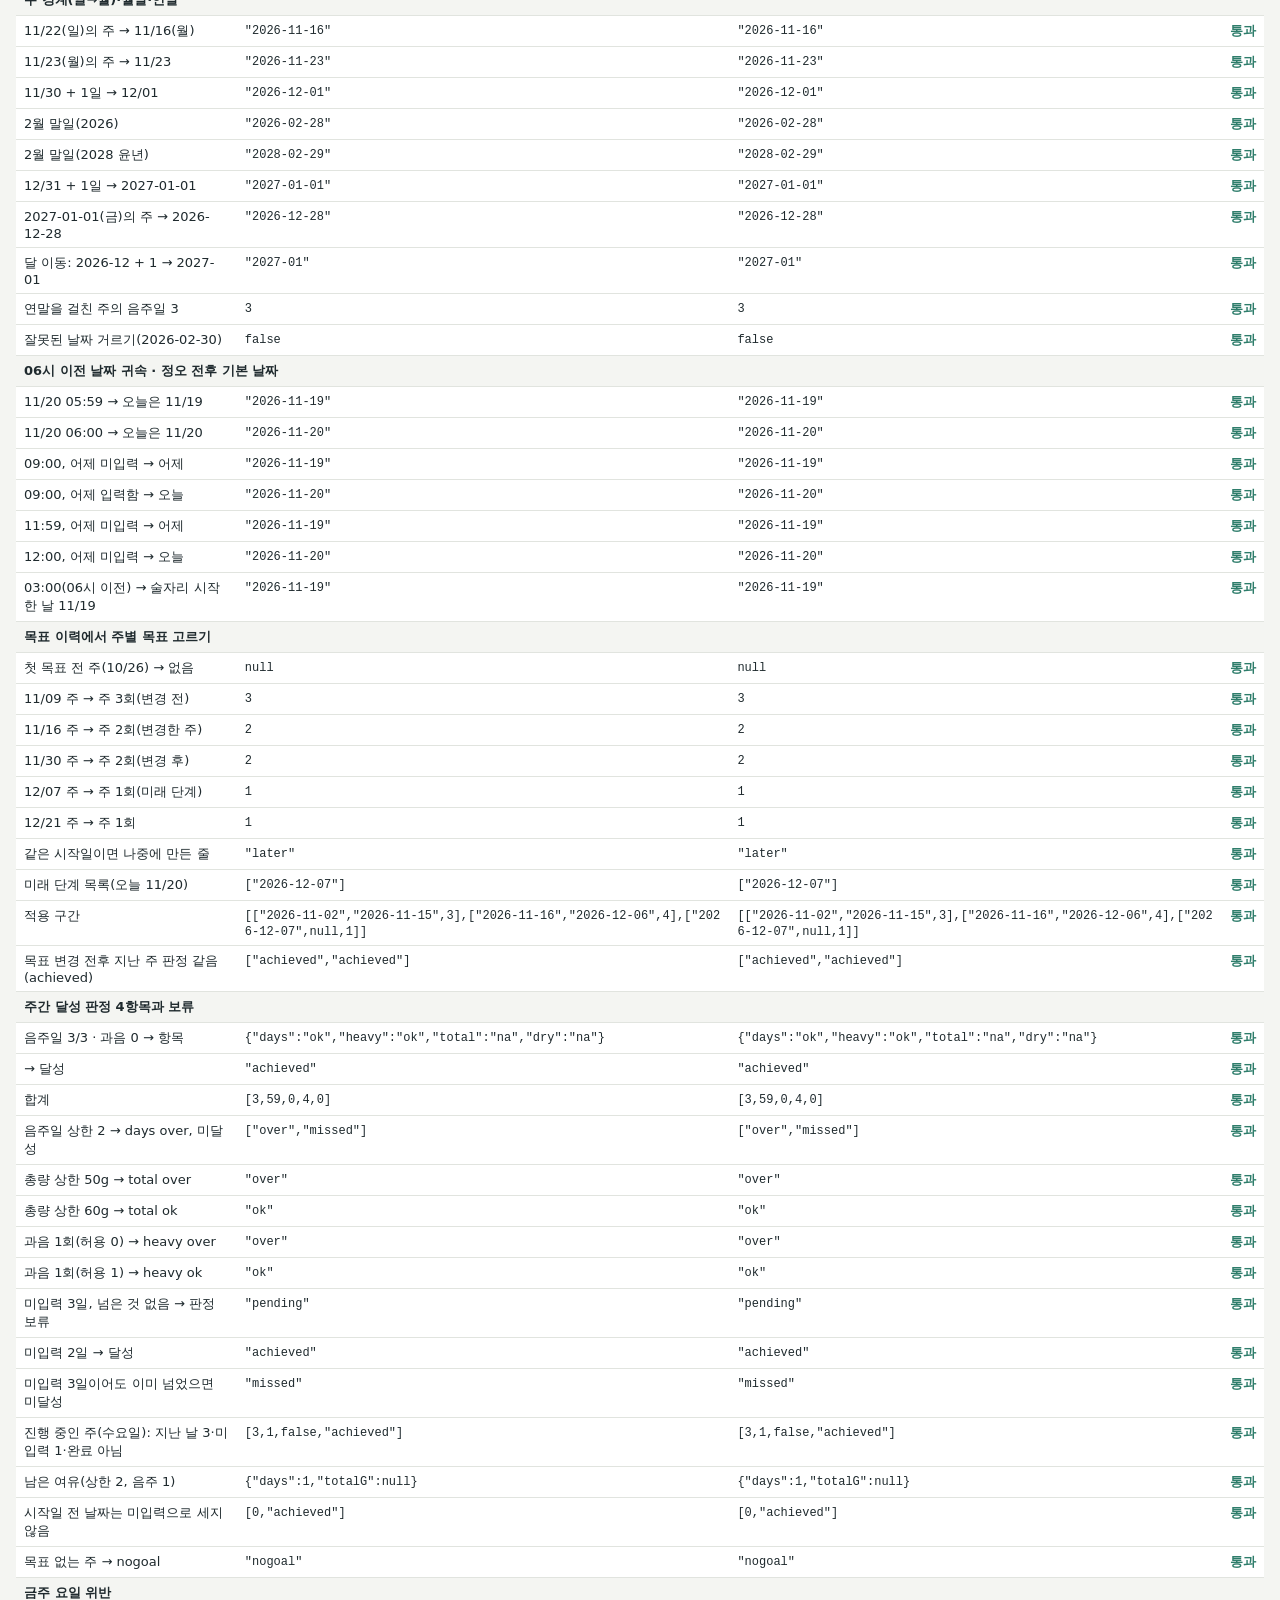
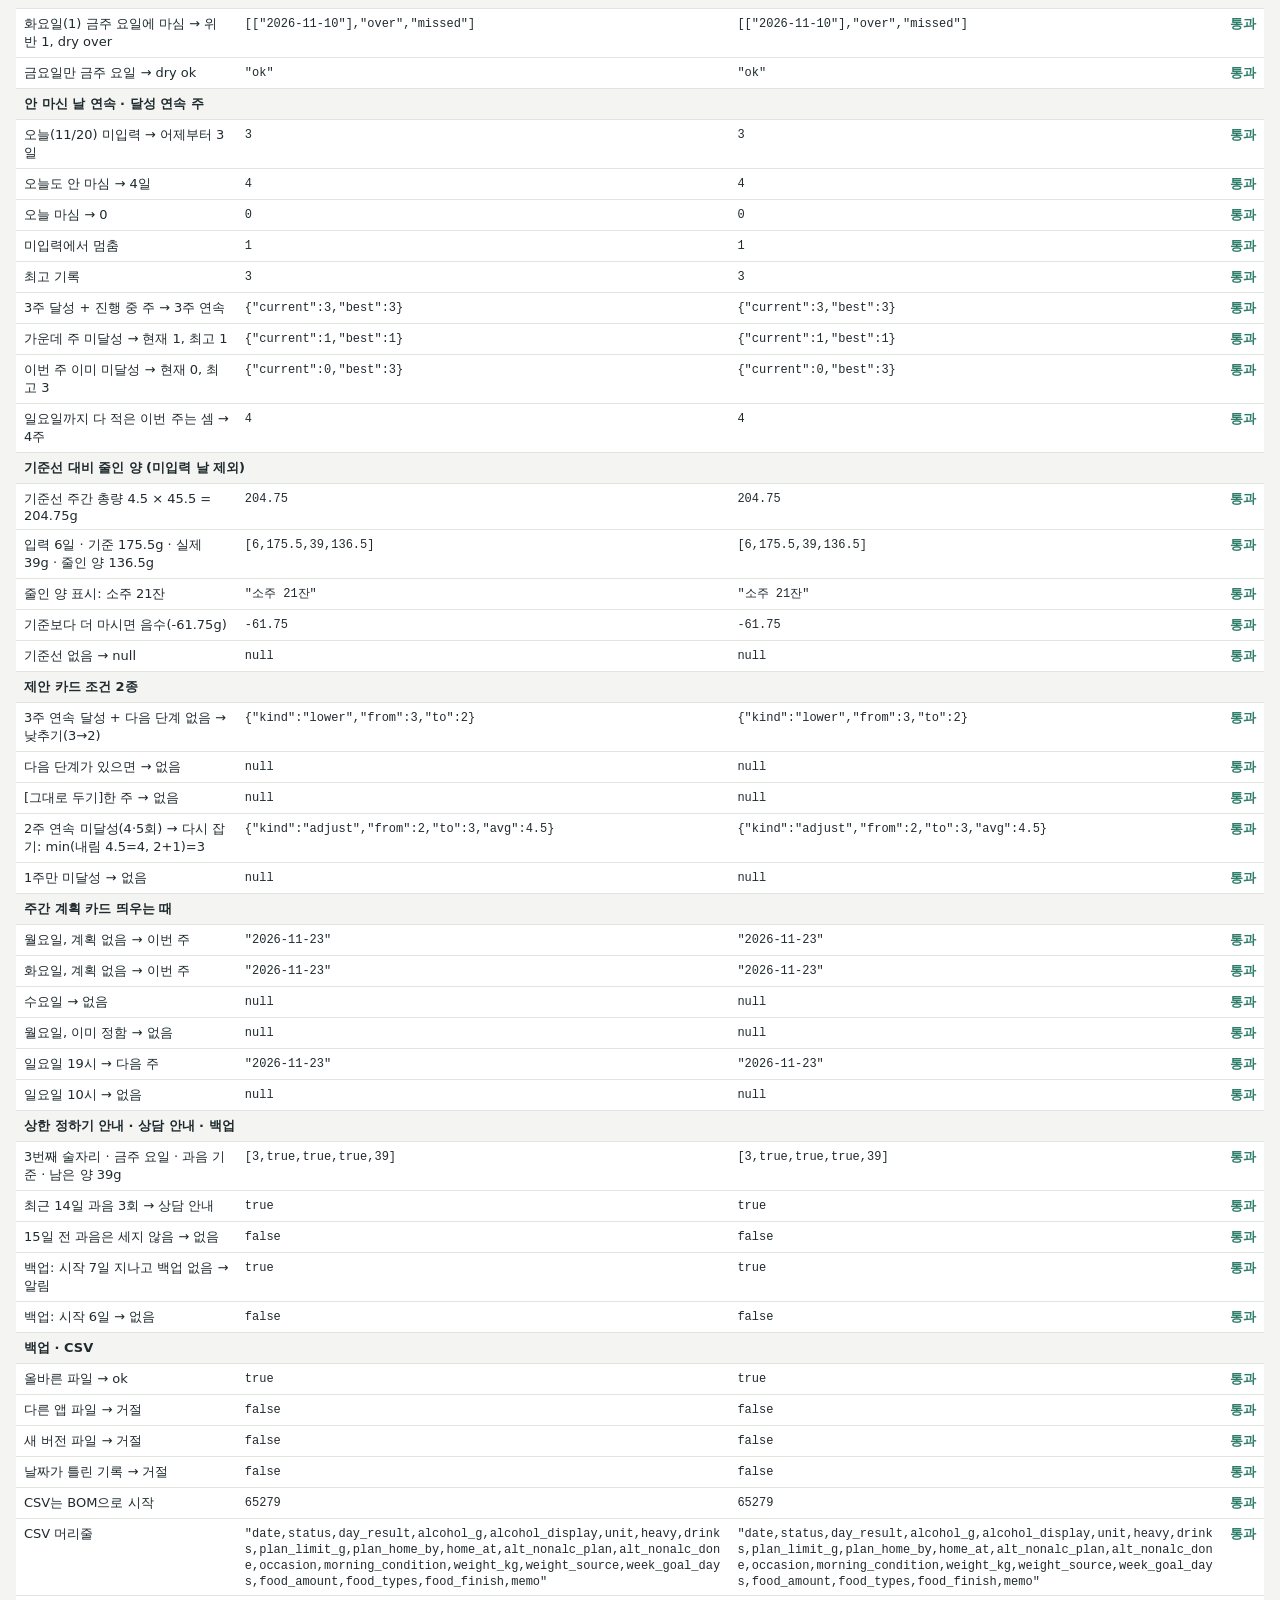
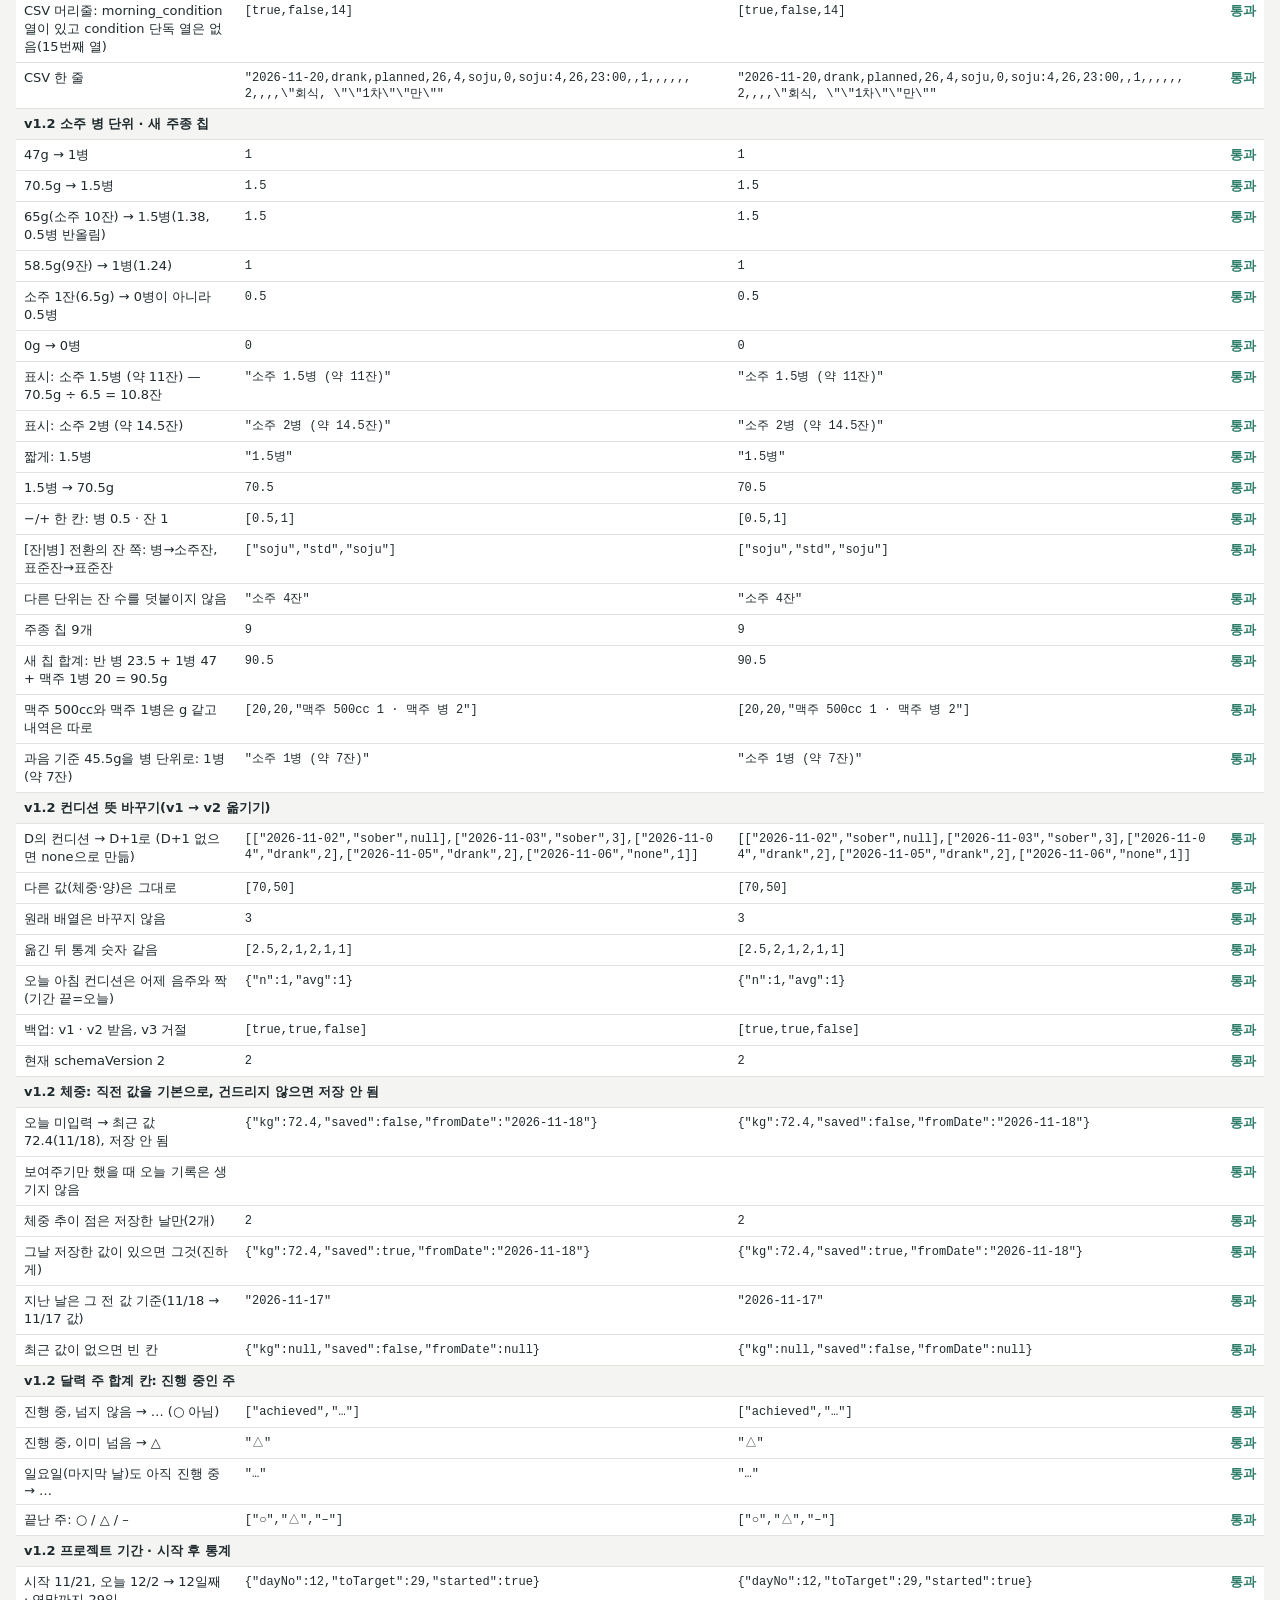
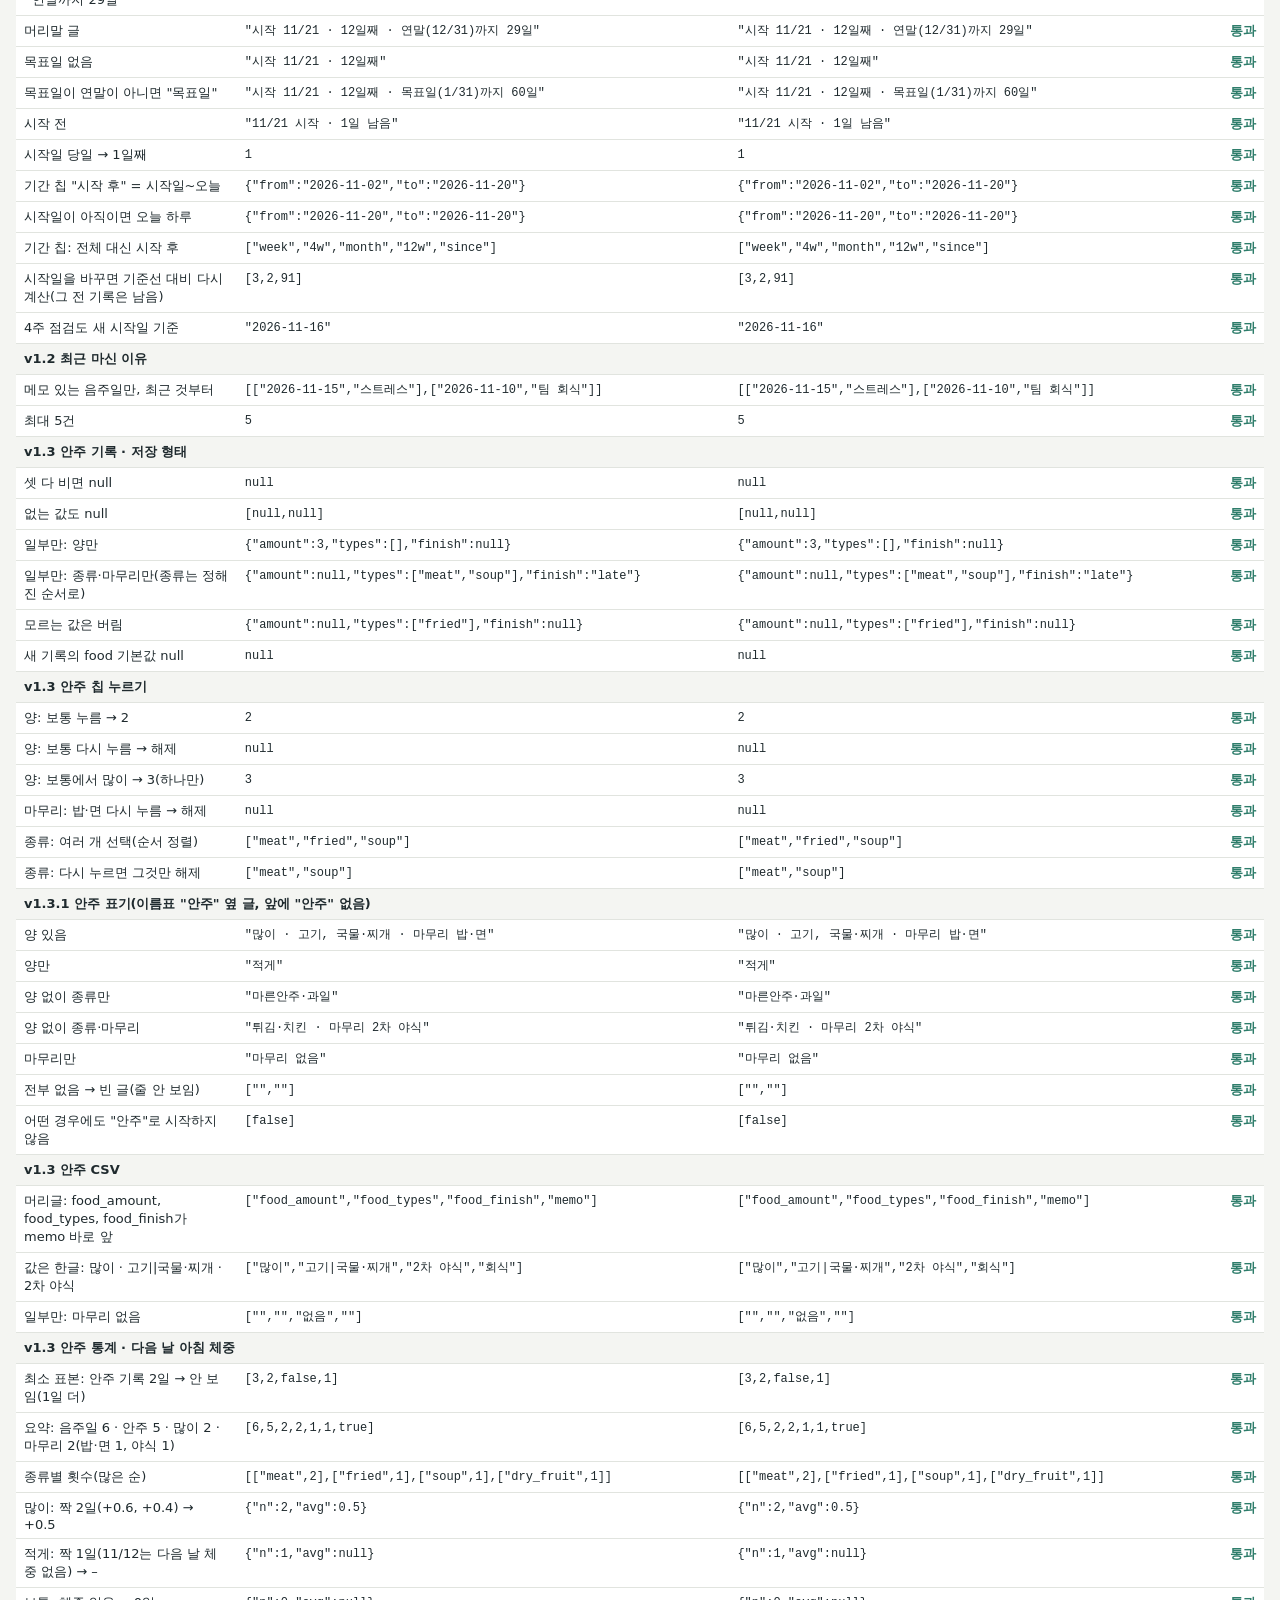
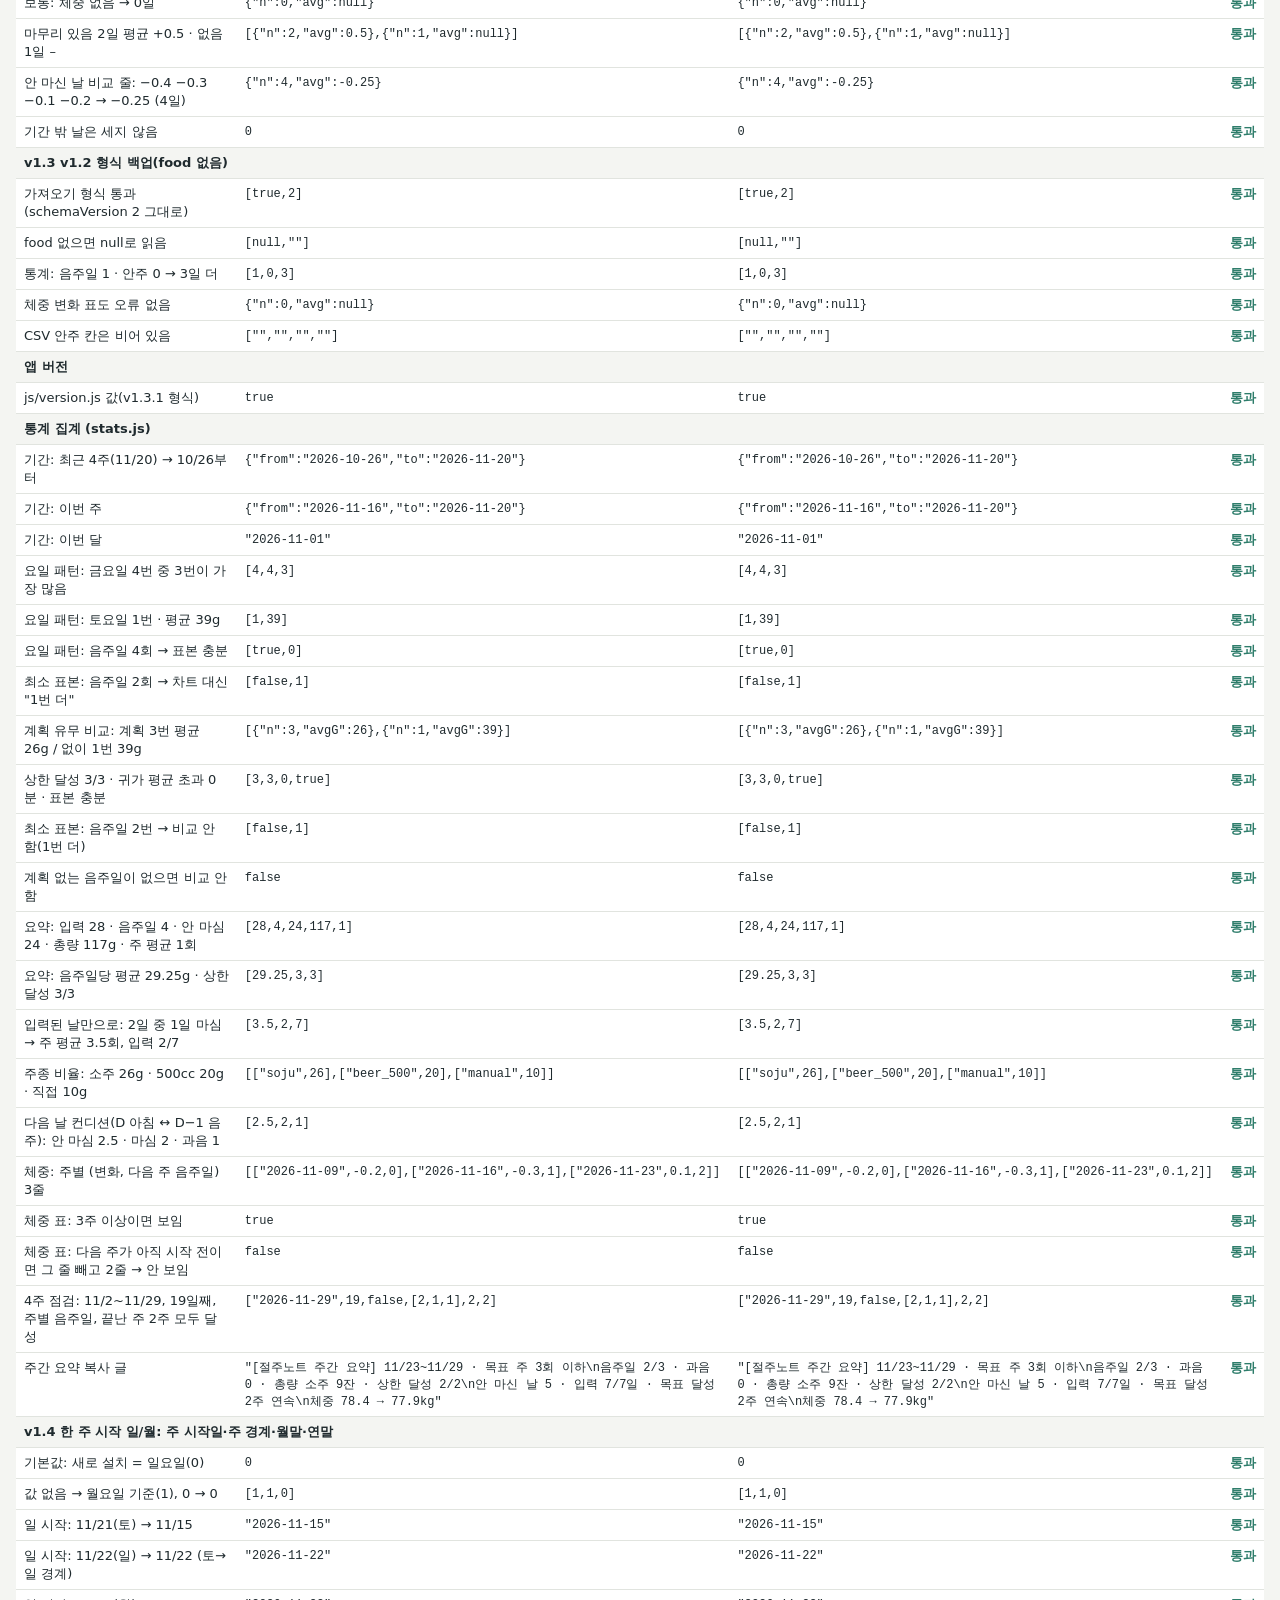
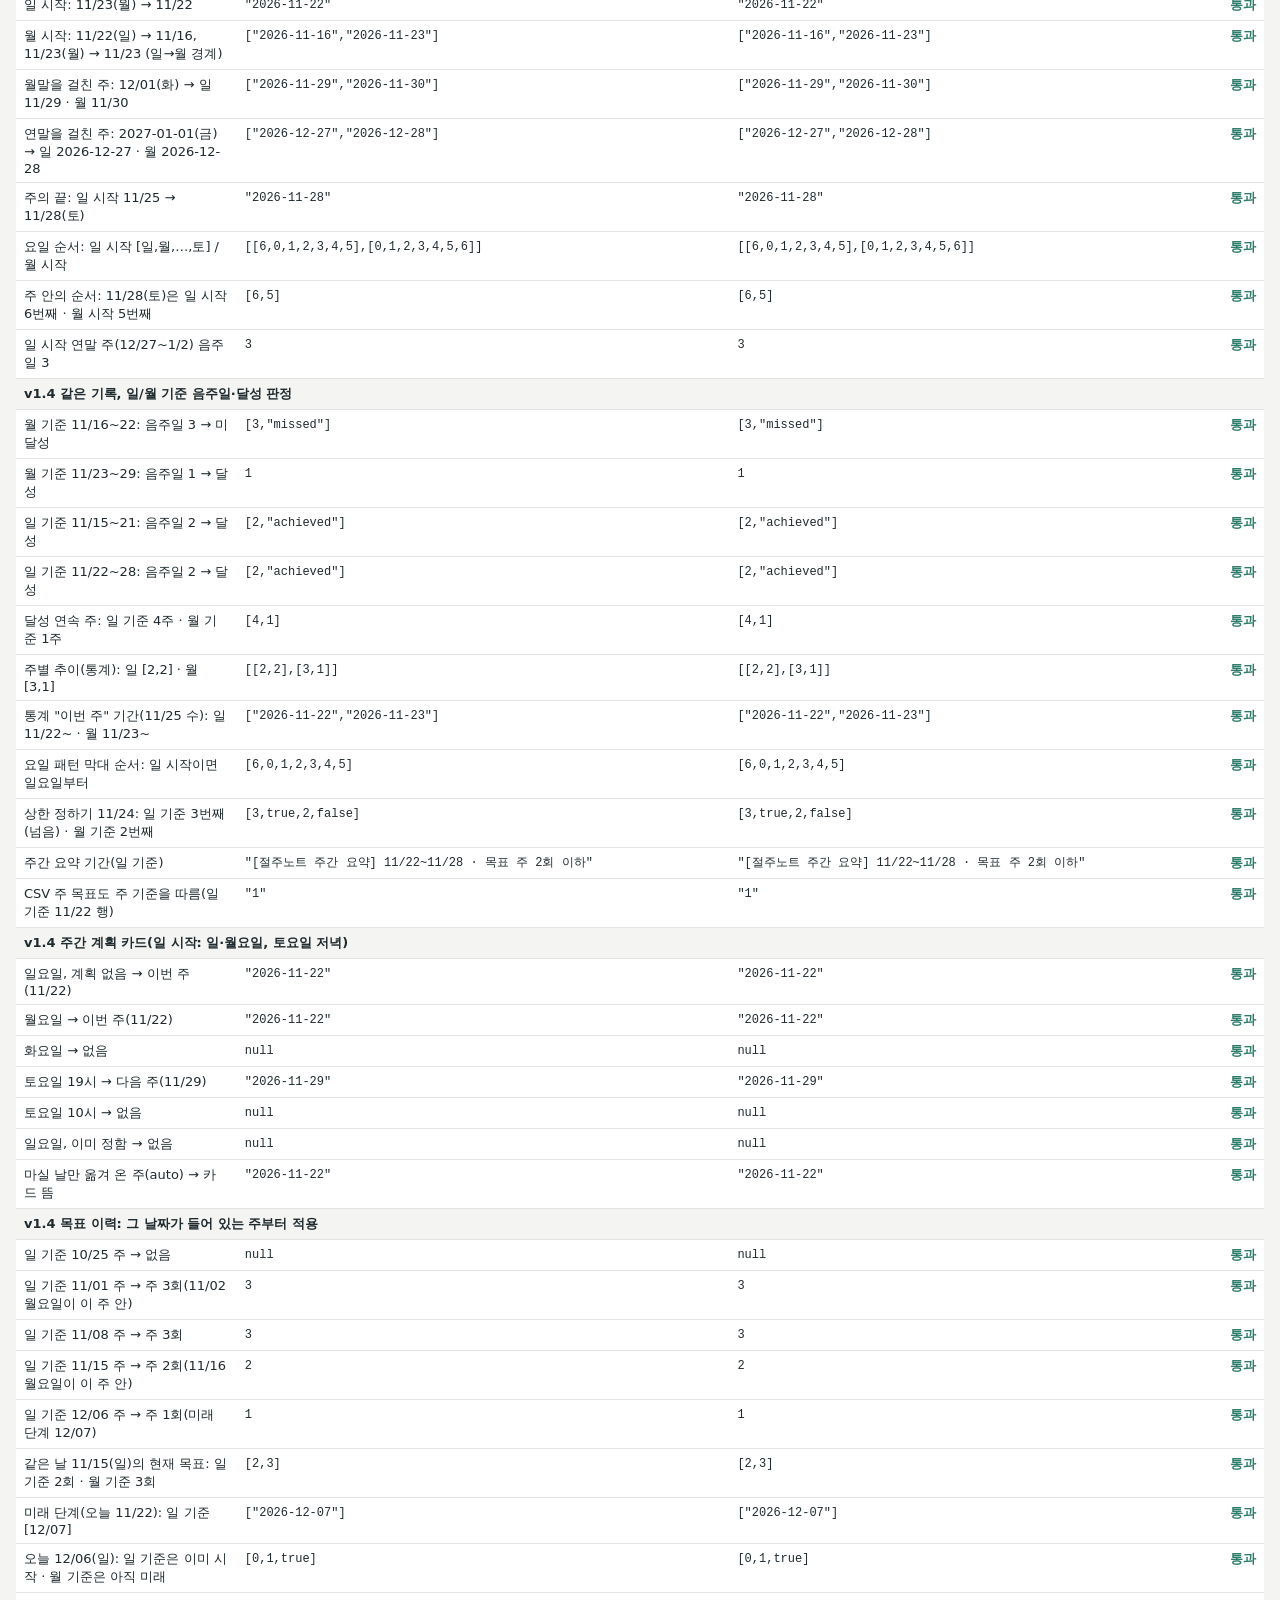
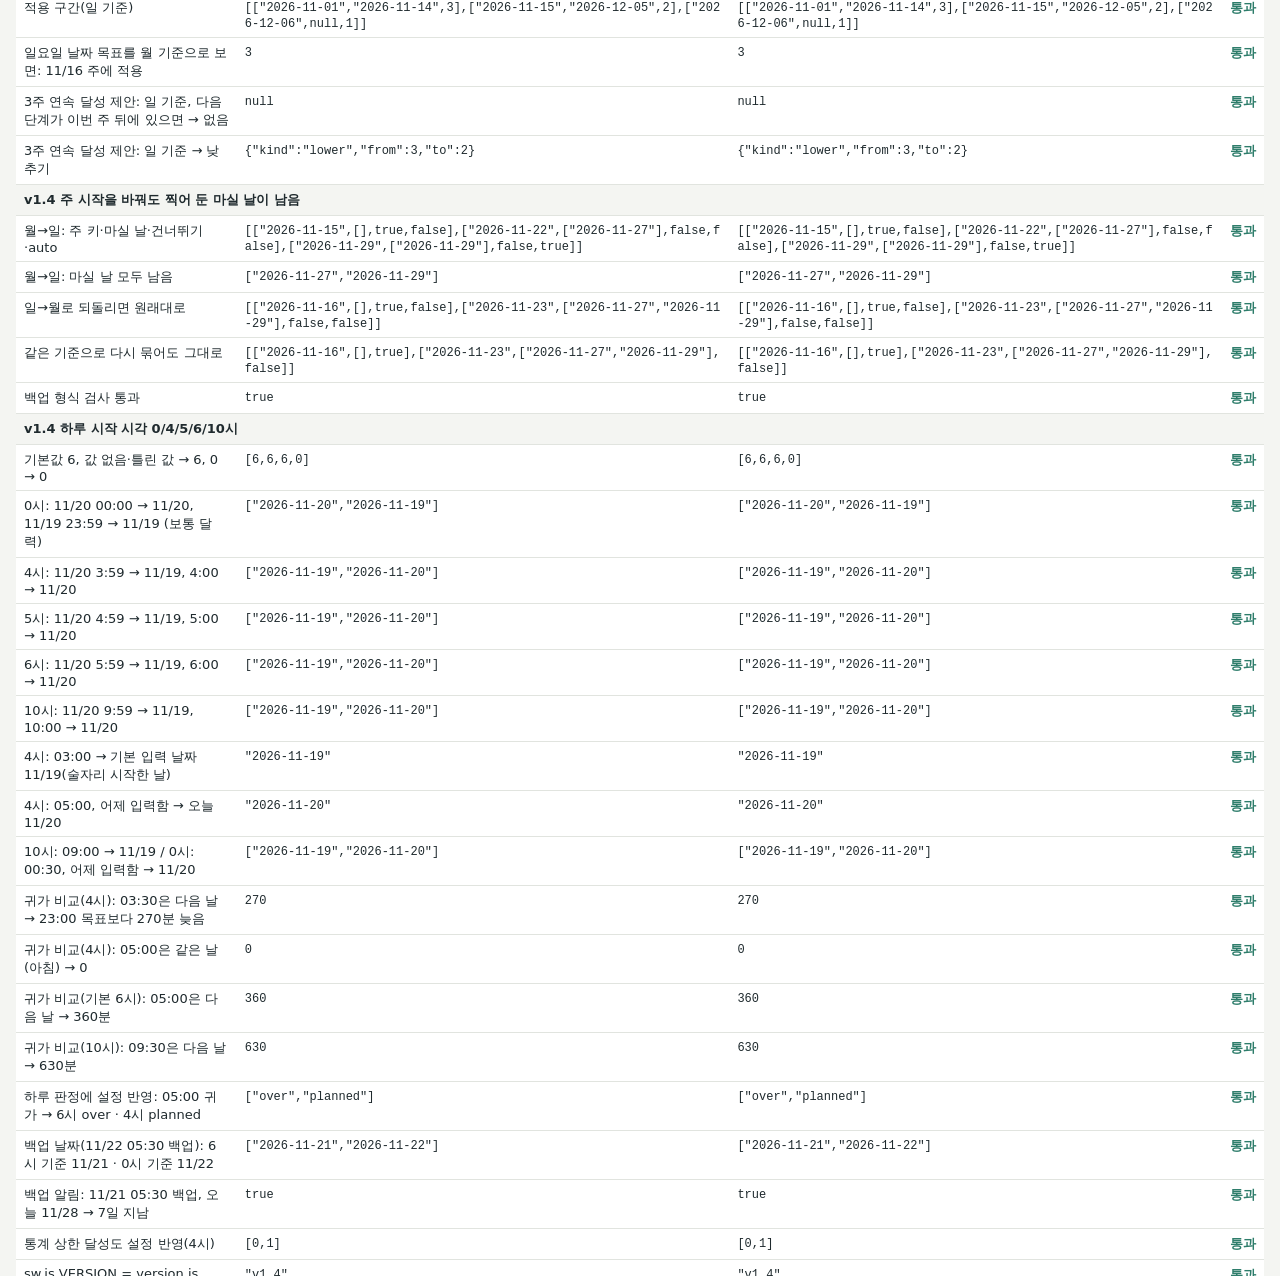
==== commit ee8cea97: "Deploy v1.4" ====
--- a/tests.html
+++ b/tests.html
@@ -69,7 +69,8 @@
 }
 function run(name, fn) { try { fn(); } catch (err) { eq(`${name} (예외)`, String(err && err.stack || err), '예외 없음'); } }
 
-const S = { ...R.DEFAULT_SETTINGS, startDate: '2026-11-02' };
+// 기존 시험은 월요일 기준(v1.4부터 새로 설치 기본은 일요일)
+const S = { ...R.DEFAULT_SETTINGS, weekStartsOn: 1, startDate: '2026-11-02' };
 // 기록 만들기: { 날짜: 값 } — 0 = 안 마심, 숫자 = 마신 g, 객체 = 그대로 덮어쓰기
 function days(map) {
   const out = {};
@@ -548,6 +549,119 @@
     '[절주노트 주간 요약] 11/23~11/29 · 목표 주 3회 이하\n음주일 2/3 · 과음 0 · 총량 소주 9잔 · 상한 달성 2/2\n안 마신 날 5 · 입력 7/7일 · 목표 달성 2주 연속\n체중 78.4 → 77.9kg');
 });
 
+// ---------- v1.4 한 주 시작(일/월) · 하루 시작 시각 ----------
+const S0 = { ...S, weekStartsOn: 0 };
+
+run('v1.4 주 시작', () => {
+  group('v1.4 한 주 시작 일/월: 주 시작일·주 경계·월말·연말');
+  eq('기본값: 새로 설치 = 일요일(0)', R.DEFAULT_SETTINGS.weekStartsOn, 0);
+  eq('값 없음 → 월요일 기준(1), 0 → 0', [R.wsoOf({}), R.wsoOf({ weekStartsOn: 1 }), R.wsoOf({ weekStartsOn: 0 })], [1, 1, 0]);
+  eq('일 시작: 11/21(토) → 11/15', R.weekStartOf('2026-11-21', 0), '2026-11-15');
+  eq('일 시작: 11/22(일) → 11/22 (토→일 경계)', R.weekStartOf('2026-11-22', 0), '2026-11-22');
+  eq('일 시작: 11/23(월) → 11/22', R.weekStartOf('2026-11-23', 0), '2026-11-22');
+  eq('월 시작: 11/22(일) → 11/16, 11/23(월) → 11/23 (일→월 경계)', [R.weekStartOf('2026-11-22', 1), R.weekStartOf('2026-11-23', 1)], ['2026-11-16', '2026-11-23']);
+  eq('월말을 걸친 주: 12/01(화) → 일 11/29 · 월 11/30', [R.weekStartOf('2026-12-01', 0), R.weekStartOf('2026-12-01', 1)], ['2026-11-29', '2026-11-30']);
+  eq('연말을 걸친 주: 2027-01-01(금) → 일 2026-12-27 · 월 2026-12-28', [R.weekStartOf('2027-01-01', 0), R.weekStartOf('2027-01-01', 1)], ['2026-12-27', '2026-12-28']);
+  eq('주의 끝: 일 시작 11/25 → 11/28(토)', R.weekEndOf('2026-11-25', 0), '2026-11-28');
+  eq('요일 순서: 일 시작 [일,월,…,토] / 월 시작', [R.weekdayOrder(0), R.weekdayOrder(1)], [[6, 0, 1, 2, 3, 4, 5], [0, 1, 2, 3, 4, 5, 6]]);
+  eq('주 안의 순서: 11/28(토)은 일 시작 6번째 · 월 시작 5번째', [R.weekPos('2026-11-28', 0), R.weekPos('2026-11-28', 1)], [6, 5]);
+  const D = days({ ...fill('2026-12-27', '2027-01-02', 0), '2026-12-27': 20, '2026-12-31': 20, '2027-01-02': 20 });
+  eq('일 시작 연말 주(12/27~1/2) 음주일 3', R.weekEval(D, [goal('2026-11-02', 2)], '2026-12-27', S0, '2027-01-10').drinkDays, 3);
+});
+
+run('v1.4 같은 기록 일/월 판정', () => {
+  group('v1.4 같은 기록, 일/월 기준 음주일·달성 판정');
+  const G = [goal('2026-11-02', 2)];
+  // 11/20(금)·11/21(토)·11/22(일)·11/23(월) 마심, 나머지 안 마심
+  const D = days({ ...fill('2026-11-01', '2026-11-29', 0), '2026-11-20': 20, '2026-11-21': 20, '2026-11-22': 20, '2026-11-23': 20 });
+  const T = '2026-11-30';
+  const m = R.weekEval(D, G, '2026-11-16', S, T);
+  eq('월 기준 11/16~22: 음주일 3 → 미달성', [m.drinkDays, m.status], [3, 'missed']);
+  eq('월 기준 11/23~29: 음주일 1 → 달성', R.weekEval(D, G, '2026-11-23', S, T).drinkDays, 1);
+  const a = R.weekEval(D, G, '2026-11-15', S0, T), b = R.weekEval(D, G, '2026-11-22', S0, T);
+  eq('일 기준 11/15~21: 음주일 2 → 달성', [a.drinkDays, a.status], [2, 'achieved']);
+  eq('일 기준 11/22~28: 음주일 2 → 달성', [b.drinkDays, b.status], [2, 'achieved']);
+  eq('달성 연속 주: 일 기준 4주 · 월 기준 1주', [R.goalStreak(D, G, S0, T).current, R.goalStreak(D, G, S, T).current], [4, 1]);
+  eq('주별 추이(통계): 일 [2,2] · 월 [3,1]', [ST.weekly(D, G, S0, '2026-11-15', '2026-11-28', T).map((w) => w.drinkDays), ST.weekly(D, G, S, '2026-11-16', '2026-11-29', T).map((w) => w.drinkDays)], [[2, 2], [3, 1]]);
+  eq('통계 "이번 주" 기간(11/25 수): 일 11/22~ · 월 11/23~', [ST.periodRange('week', D, S0, '2026-11-25').from, ST.periodRange('week', D, S, '2026-11-25').from], ['2026-11-22', '2026-11-23']);
+  eq('요일 패턴 막대 순서: 일 시작이면 일요일부터', ST.weekdayPattern(D, S0, '2026-11-01', '2026-11-29').order, [6, 0, 1, 2, 3, 4, 5]);
+  const h0 = R.planHints(D, G, S0, '2026-11-24', 26), h1 = R.planHints(D, G, S, '2026-11-24', 26);
+  eq('상한 정하기 11/24: 일 기준 3번째(넘음) · 월 기준 2번째', [h0.nth, h0.overDays, h1.nth, h1.overDays], [3, true, 2, false]);
+  eq('주간 요약 기간(일 기준)', ST.weekSummaryText(D, G, S0, '2026-11-22', '2026-11-28').split('\n')[0], '[절주노트 주간 요약] 11/22~11/28 · 목표 주 2회 이하');
+  eq('CSV 주 목표도 주 기준을 따름(일 기준 11/22 행)', R.buildCsv([D['2026-11-22']], [goal('2026-11-02', 3), goal('2026-11-23', 1)], S0).split('\r\n')[1].split(',')[17], '1');
+});
+
+run('v1.4 주간 계획 카드', () => {
+  group('v1.4 주간 계획 카드(일 시작: 일·월요일, 토요일 저녁)');
+  eq('일요일, 계획 없음 → 이번 주(11/22)', R.weekPlanPrompt({}, '2026-11-22', 9, 0), '2026-11-22');
+  eq('월요일 → 이번 주(11/22)', R.weekPlanPrompt({}, '2026-11-23', 9, 0), '2026-11-22');
+  eq('화요일 → 없음', R.weekPlanPrompt({}, '2026-11-24', 9, 0), null);
+  eq('토요일 19시 → 다음 주(11/29)', R.weekPlanPrompt({}, '2026-11-28', 19, 0), '2026-11-29');
+  eq('토요일 10시 → 없음', R.weekPlanPrompt({}, '2026-11-28', 10, 0), null);
+  eq('일요일, 이미 정함 → 없음', R.weekPlanPrompt({ '2026-11-22': { plannedDays: [] } }, '2026-11-22', 9, 0), null);
+  eq('마실 날만 옮겨 온 주(auto) → 카드 뜸', R.weekPlanPrompt({ '2026-11-22': { plannedDays: ['2026-11-27'], auto: true } }, '2026-11-22', 9, 0), '2026-11-22');
+});
+
+run('v1.4 목표 이력', () => {
+  group('v1.4 목표 이력: 그 날짜가 들어 있는 주부터 적용');
+  const G = [goal('2026-11-02', 3), goal('2026-11-16', 2), goal('2026-12-07', 1)]; // 월요일 날짜(예전 데이터)
+  eq('일 기준 10/25 주 → 없음', R.goalForWeek(G, '2026-10-25'), null);
+  eq('일 기준 11/01 주 → 주 3회(11/02 월요일이 이 주 안)', R.goalForWeek(G, '2026-11-01').weeklyDrinkDaysMax, 3);
+  eq('일 기준 11/08 주 → 주 3회', R.goalForWeek(G, '2026-11-08').weeklyDrinkDaysMax, 3);
+  eq('일 기준 11/15 주 → 주 2회(11/16 월요일이 이 주 안)', R.goalForWeek(G, '2026-11-15').weeklyDrinkDaysMax, 2);
+  eq('일 기준 12/06 주 → 주 1회(미래 단계 12/07)', R.goalForWeek(G, '2026-12-06').weeklyDrinkDaysMax, 1);
+  eq('같은 날 11/15(일)의 현재 목표: 일 기준 2회 · 월 기준 3회', [R.currentGoal(G, '2026-11-15', 0).weeklyDrinkDaysMax, R.currentGoal(G, '2026-11-15', 1).weeklyDrinkDaysMax], [2, 3]);
+  eq('미래 단계(오늘 11/22): 일 기준 [12/07]', R.futureGoals(G, '2026-11-22', 0).map((g) => g.effectiveFrom), ['2026-12-07']);
+  eq('오늘 12/06(일): 일 기준은 이미 시작 · 월 기준은 아직 미래', [R.futureGoals(G, '2026-12-06', 0).length, R.futureGoals(G, '2026-12-06', 1).length, R.goalStarted(G[2], '2026-12-06', 0)], [0, 1, true]);
+  eq('적용 구간(일 기준)', R.goalPeriods(G, 0).map((p) => [p.from, p.to, p.goal.weeklyDrinkDaysMax]), [['2026-11-01', '2026-11-14', 3], ['2026-11-15', '2026-12-05', 2], ['2026-12-06', null, 1]]);
+  const Gs = [goal('2026-11-22', 3), goal('2026-12-06', 2)]; // 일요일 날짜(새 데이터)
+  eq('일요일 날짜 목표를 월 기준으로 보면: 11/16 주에 적용', R.goalForWeek(Gs, '2026-11-16').weeklyDrinkDaysMax, 3);
+  eq('3주 연속 달성 제안: 일 기준, 다음 단계가 이번 주 뒤에 있으면 → 없음', R.goalSuggestion(days(fill('2026-11-01', '2026-11-21', 0)), [goal('2026-11-01', 3), goal('2026-11-30', 2)], S0, '2026-11-22'), null);
+  eq('3주 연속 달성 제안: 일 기준 → 낮추기', R.goalSuggestion(days(fill('2026-11-01', '2026-11-21', 0)), [goal('2026-11-01', 3)], S0, '2026-11-22'), { kind: 'lower', from: 3, to: 2 });
+});
+
+run('v1.4 주간 계획 다시 묶기', () => {
+  group('v1.4 주 시작을 바꿔도 찍어 둔 마실 날이 남음');
+  const plans = [
+    { weekStart: '2026-11-16', plannedDays: [], skipped: true, createdAt: '2026-11-16T09:00:00Z' },
+    { weekStart: '2026-11-23', plannedDays: ['2026-11-27', '2026-11-29'], skipped: false, createdAt: '2026-11-23T09:00:00Z' },
+  ];
+  const to0 = R.regroupWeekPlans(plans, 0);
+  eq('월→일: 주 키·마실 날·건너뛰기·auto', to0.map((w) => [w.weekStart, w.plannedDays, w.skipped, w.auto]), [['2026-11-15', [], true, false], ['2026-11-22', ['2026-11-27'], false, false], ['2026-11-29', ['2026-11-29'], false, true]]);
+  eq('월→일: 마실 날 모두 남음', to0.flatMap((w) => w.plannedDays), ['2026-11-27', '2026-11-29']);
+  const back = R.regroupWeekPlans(to0, 1);
+  eq('일→월로 되돌리면 원래대로', back.map((w) => [w.weekStart, w.plannedDays, w.skipped, w.auto]), [['2026-11-16', [], true, false], ['2026-11-23', ['2026-11-27', '2026-11-29'], false, false]]);
+  eq('같은 기준으로 다시 묶어도 그대로', R.regroupWeekPlans(plans, 1).map((w) => [w.weekStart, w.plannedDays, w.skipped]), [['2026-11-16', [], true], ['2026-11-23', ['2026-11-27', '2026-11-29'], false]]);
+  eq('백업 형식 검사 통과', R.validateBackup({ app: 'jeolju', schemaVersion: 2, data: { days: [], goals: [], weekPlans: to0, settings: {}, meta: [] } }).ok, true);
+});
+
+run('v1.4 하루 시작 시각', () => {
+  group('v1.4 하루 시작 시각 0/4/5/6/10시');
+  eq('기본값 6, 값 없음·틀린 값 → 6, 0 → 0', [R.DEFAULT_SETTINGS.dayCutoffHour, R.cutoffOf({}), R.cutoffOf({ dayCutoffHour: 11 }), R.cutoffOf({ dayCutoffHour: 0 })], [6, 6, 6, 0]);
+  const cases = [[0, [0, 0], [23, 59]], [4, [3, 59], [4, 0]], [5, [4, 59], [5, 0]], [6, [5, 59], [6, 0]], [10, [9, 59], [10, 0]]];
+  for (const [c, before, after] of cases) {
+    if (c === 0) {
+      eq('0시: 11/20 00:00 → 11/20, 11/19 23:59 → 11/19 (보통 달력)', [R.logicalToday(at(2026, 11, 20, 0, 0), 0), R.logicalToday(at(2026, 11, 19, 23, 59), 0)], ['2026-11-20', '2026-11-19']);
+      continue;
+    }
+    eq(`${c}시: 11/20 ${before[0]}:${String(before[1]).padStart(2, '0')} → 11/19, ${after[0]}:00 → 11/20`, [R.logicalToday(at(2026, 11, 20, ...before), c), R.logicalToday(at(2026, 11, 20, ...after), c)], ['2026-11-19', '2026-11-20']);
+  }
+  const S4 = { ...S, dayCutoffHour: 4 };
+  eq('4시: 03:00 → 기본 입력 날짜 11/19(술자리 시작한 날)', R.defaultEntryDate(at(2026, 11, 20, 3), {}, S4), '2026-11-19');
+  eq('4시: 05:00, 어제 입력함 → 오늘 11/20', R.defaultEntryDate(at(2026, 11, 20, 5), days({ '2026-11-19': 0 }), S4), '2026-11-20');
+  eq('10시: 09:00 → 11/19 / 0시: 00:30, 어제 입력함 → 11/20', [R.defaultEntryDate(at(2026, 11, 20, 9), {}, { ...S, dayCutoffHour: 10 }), R.defaultEntryDate(at(2026, 11, 20, 0, 30), days({ '2026-11-19': 0 }), { ...S, dayCutoffHour: 0 })], ['2026-11-19', '2026-11-20']);
+  eq('귀가 비교(4시): 03:30은 다음 날 → 23:00 목표보다 270분 늦음', R.homeLateMin('03:30', '23:00', 4), 270);
+  eq('귀가 비교(4시): 05:00은 같은 날(아침) → 0', R.homeLateMin('05:00', '23:00', 4), 0);
+  eq('귀가 비교(기본 6시): 05:00은 다음 날 → 360분', R.homeLateMin('05:00', '23:00'), 360);
+  eq('귀가 비교(10시): 09:30은 다음 날 → 630분', R.homeLateMin('09:30', '23:00', 10), 630);
+  const day = days({ x: { status: 'drank', alcoholG: 20, plan: { limitG: 26, homeBy: '23:00' }, homeAt: '05:00' } }).x;
+  eq('하루 판정에 설정 반영: 05:00 귀가 → 6시 over · 4시 planned', [R.dayResult(day, S), R.dayResult(day, S4)], ['over', 'planned']);
+  const bk = { ...S, lastBackupAt: new Date(2026, 10, 22, 5, 30).toISOString() };
+  eq('백업 날짜(11/22 05:30 백업): 6시 기준 11/21 · 0시 기준 11/22', [R.backupDateOf(bk), R.backupDateOf({ ...bk, dayCutoffHour: 0 })], ['2026-11-21', '2026-11-22']);
+  eq('백업 알림: 11/21 05:30 백업, 오늘 11/28 → 7일 지남', R.backupDue({ ...S, lastBackupAt: new Date(2026, 10, 22, 5, 30).toISOString() }, '2026-11-28'), true);
+  eq('통계 상한 달성도 설정 반영(4시)', [ST.summary({ '2026-11-20': { ...day, date: '2026-11-20' } }, S, '2026-11-20', '2026-11-20').planKept, ST.summary({ '2026-11-20': { ...day, date: '2026-11-20' } }, S4, '2026-11-20', '2026-11-20').planKept], [0, 1]);
+});
+
 async function finish() {
   try {
     const sw = await (await fetch('sw.js', { cache: 'no-store' })).text();
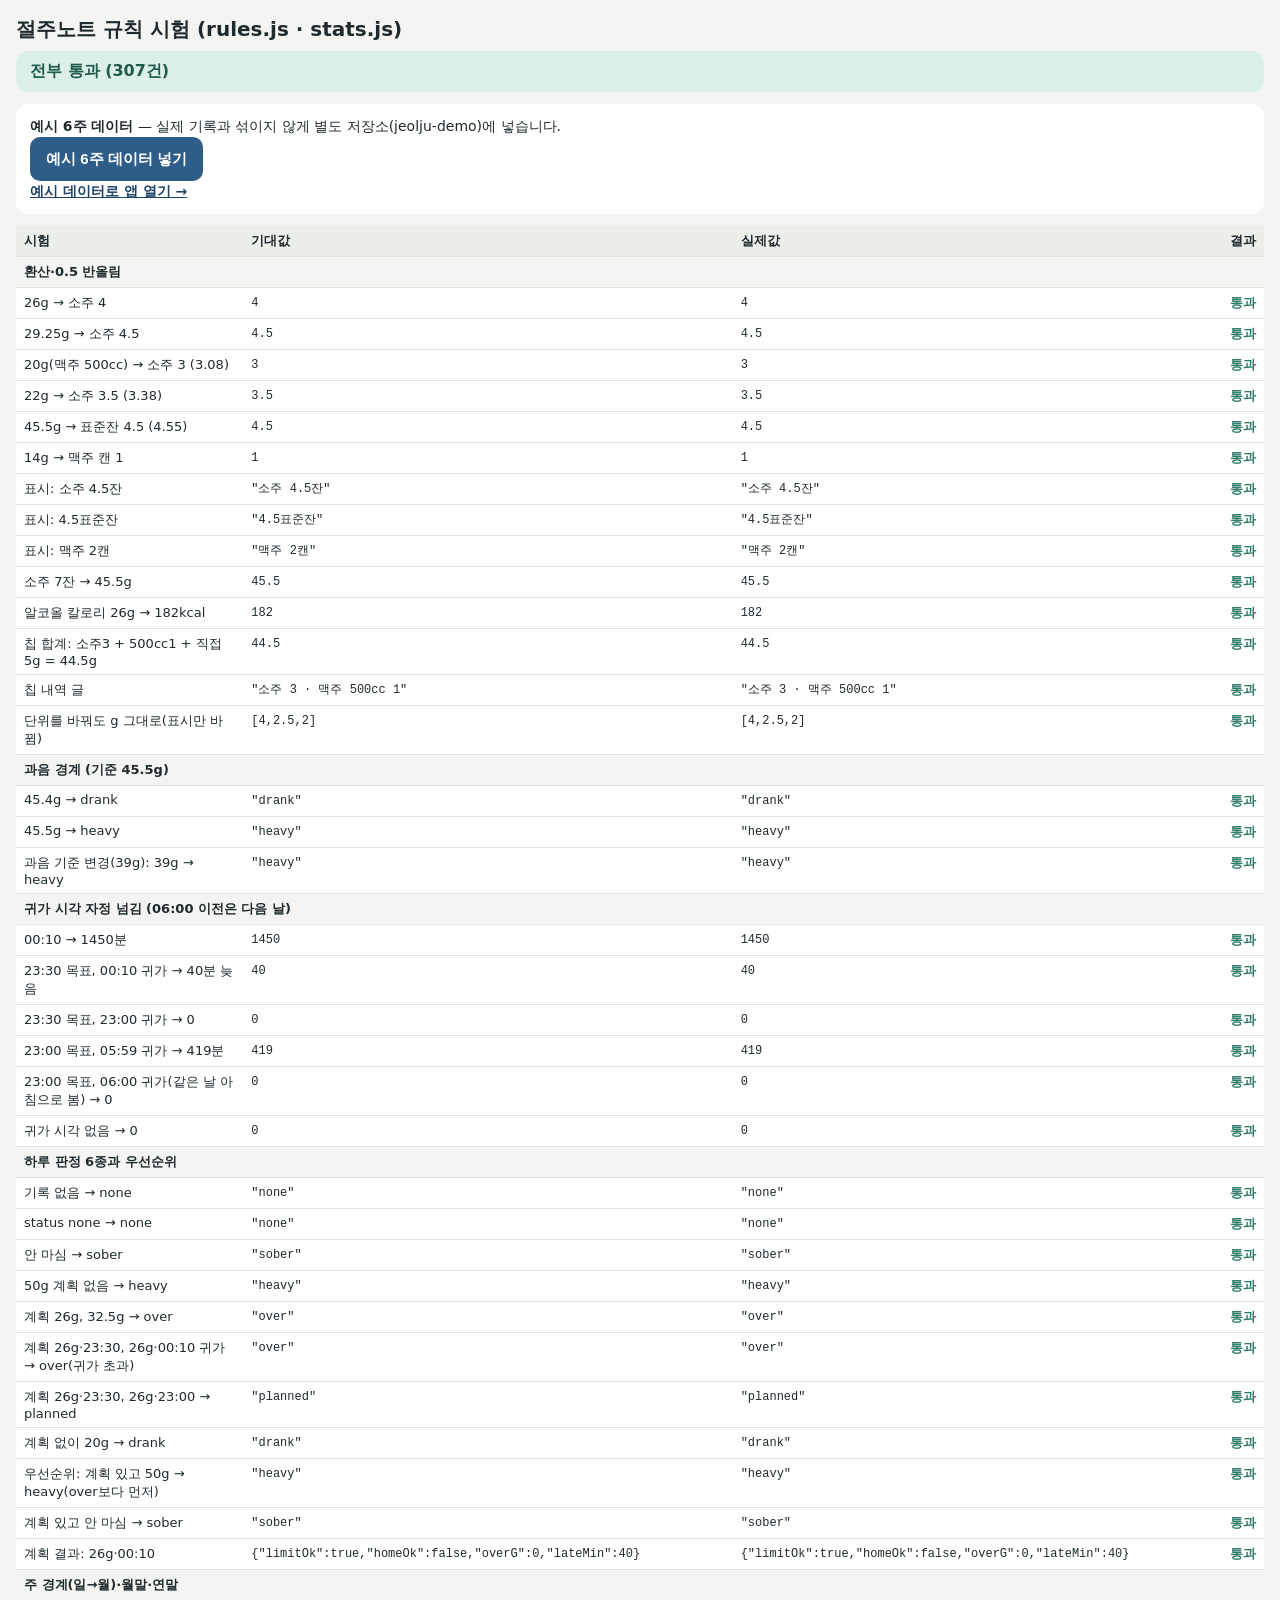
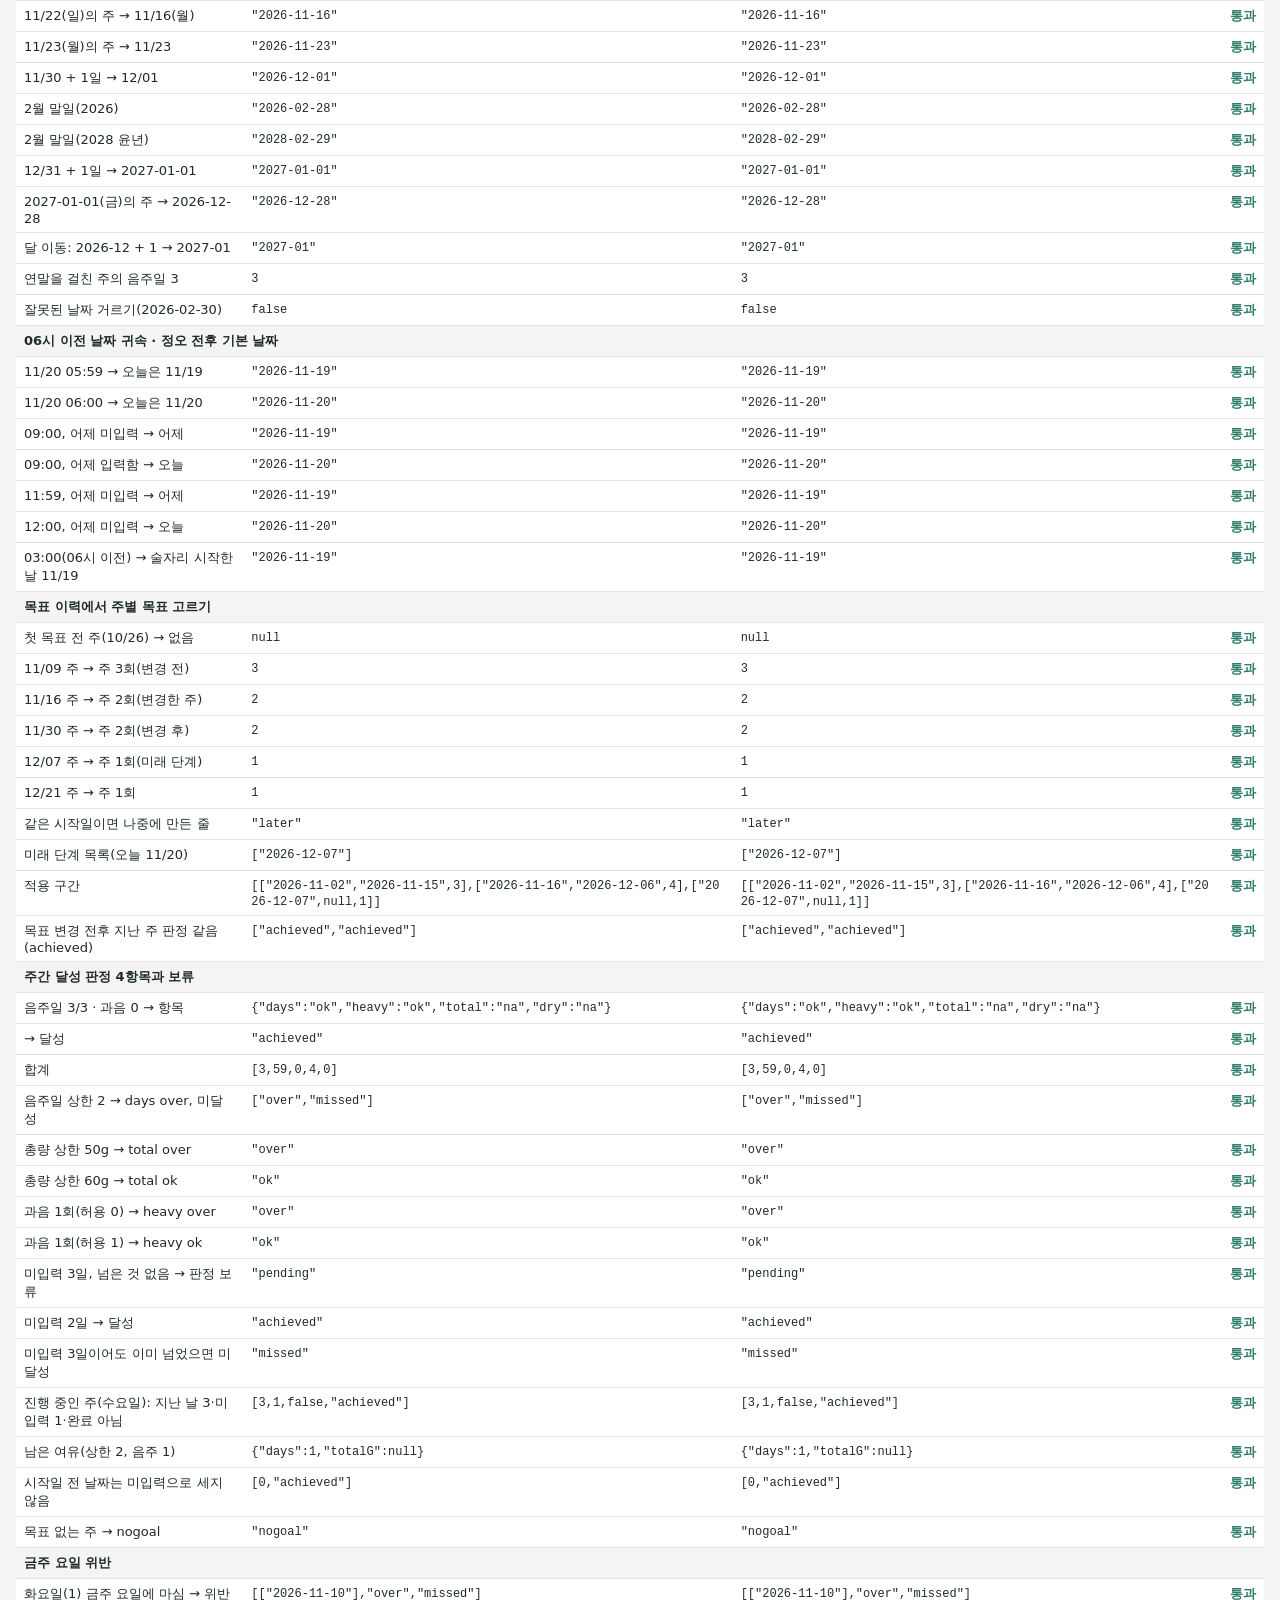
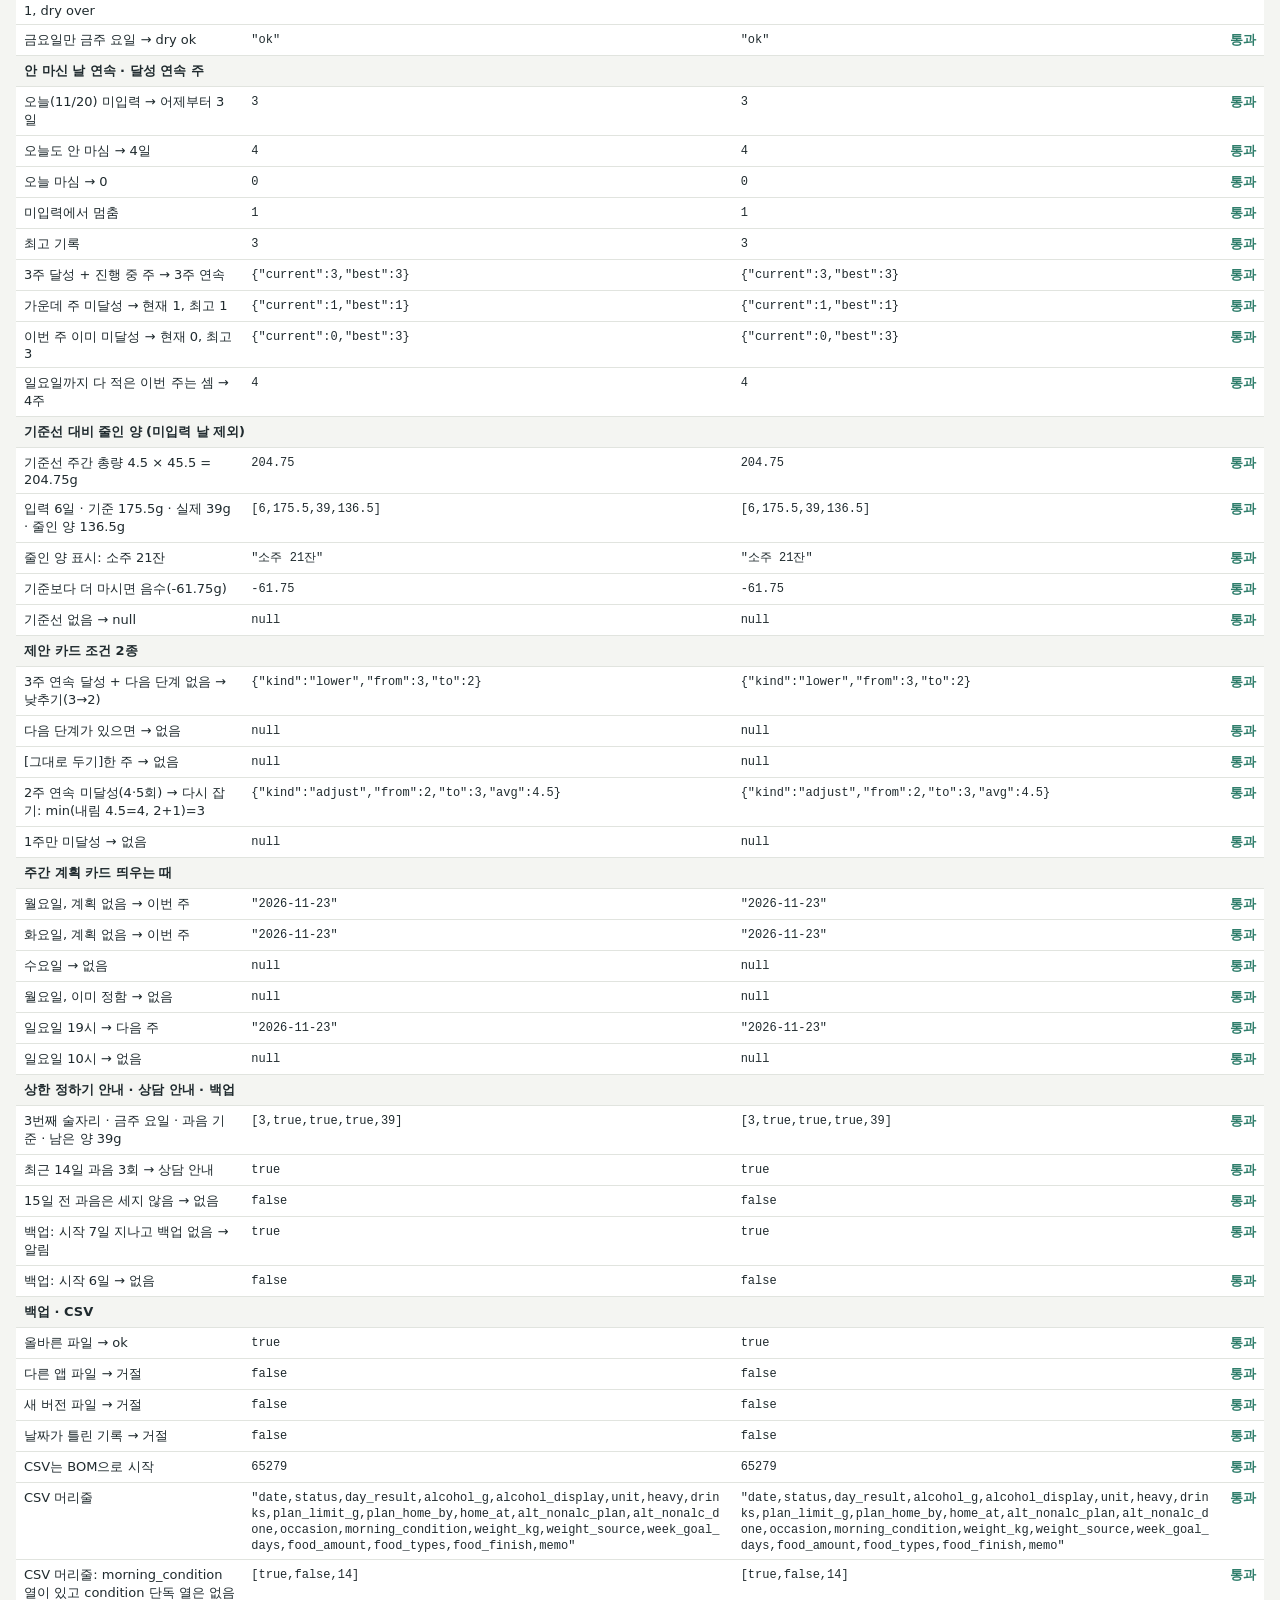
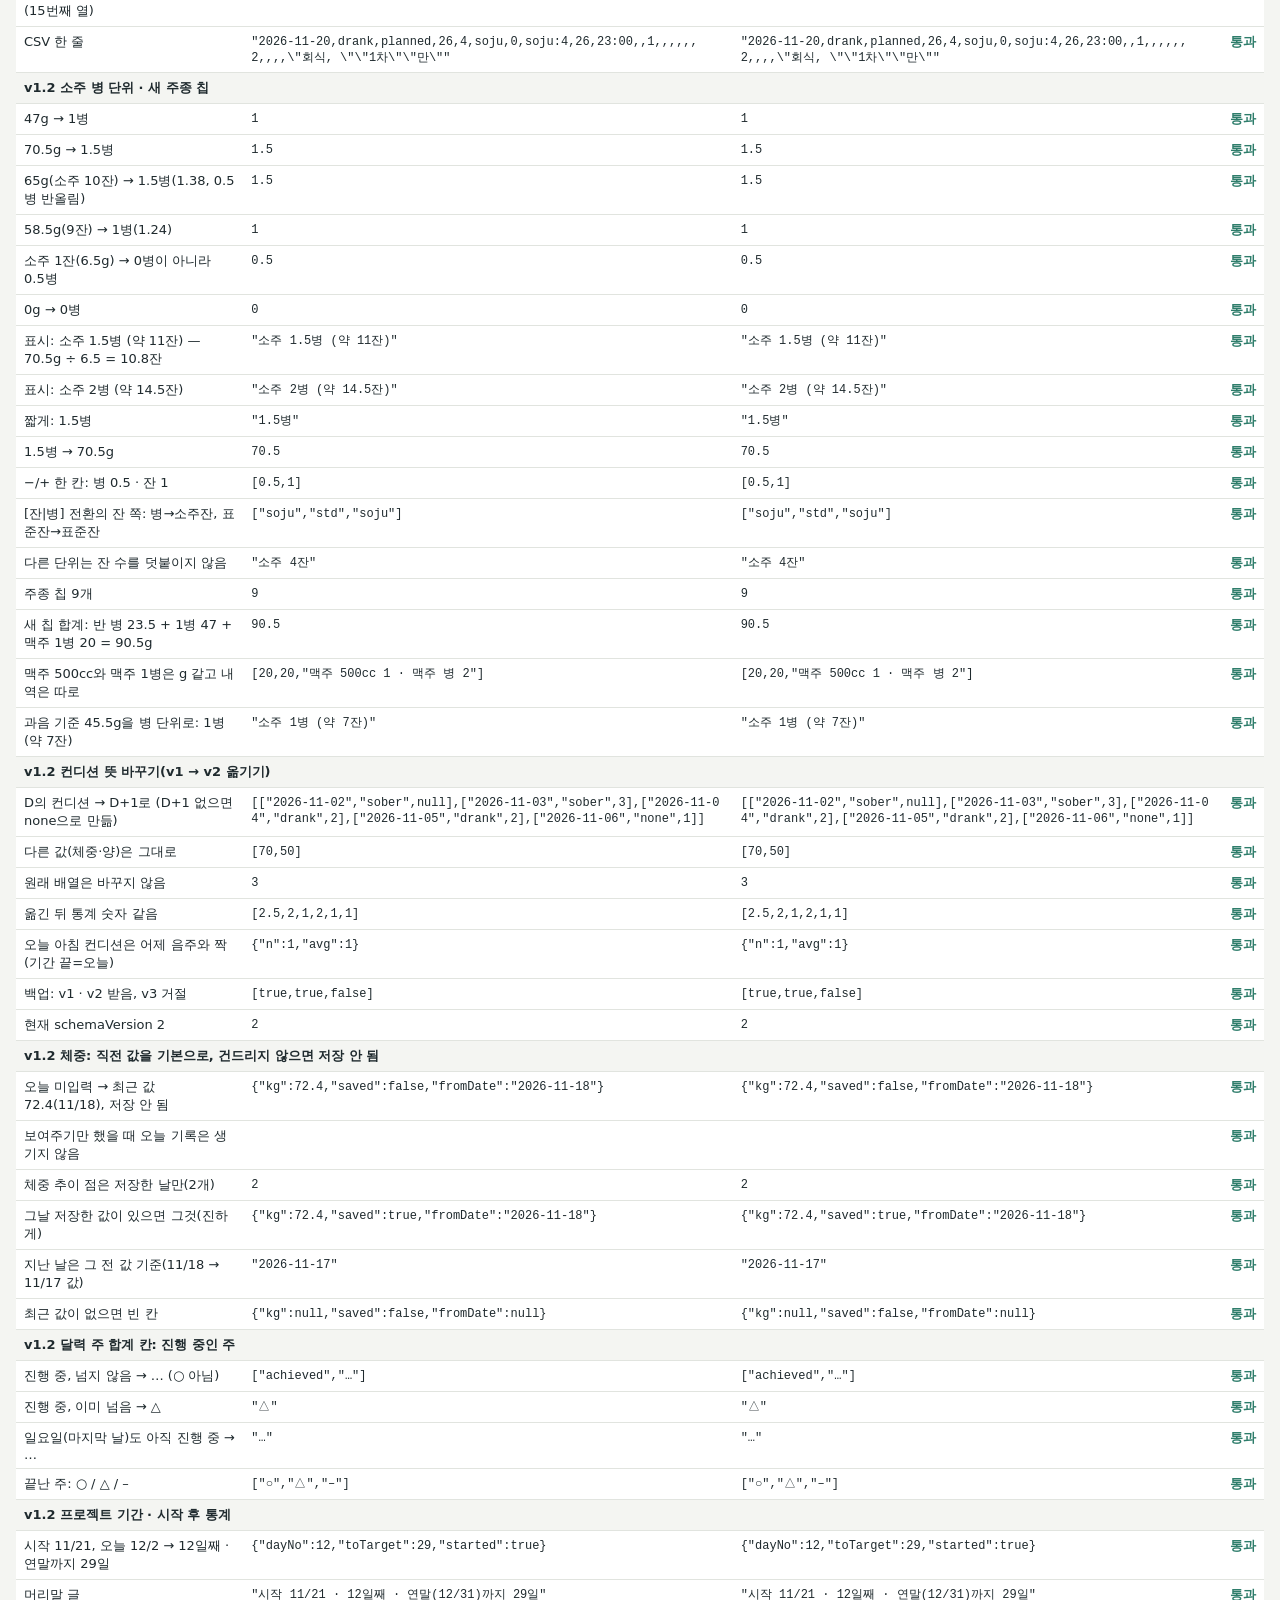
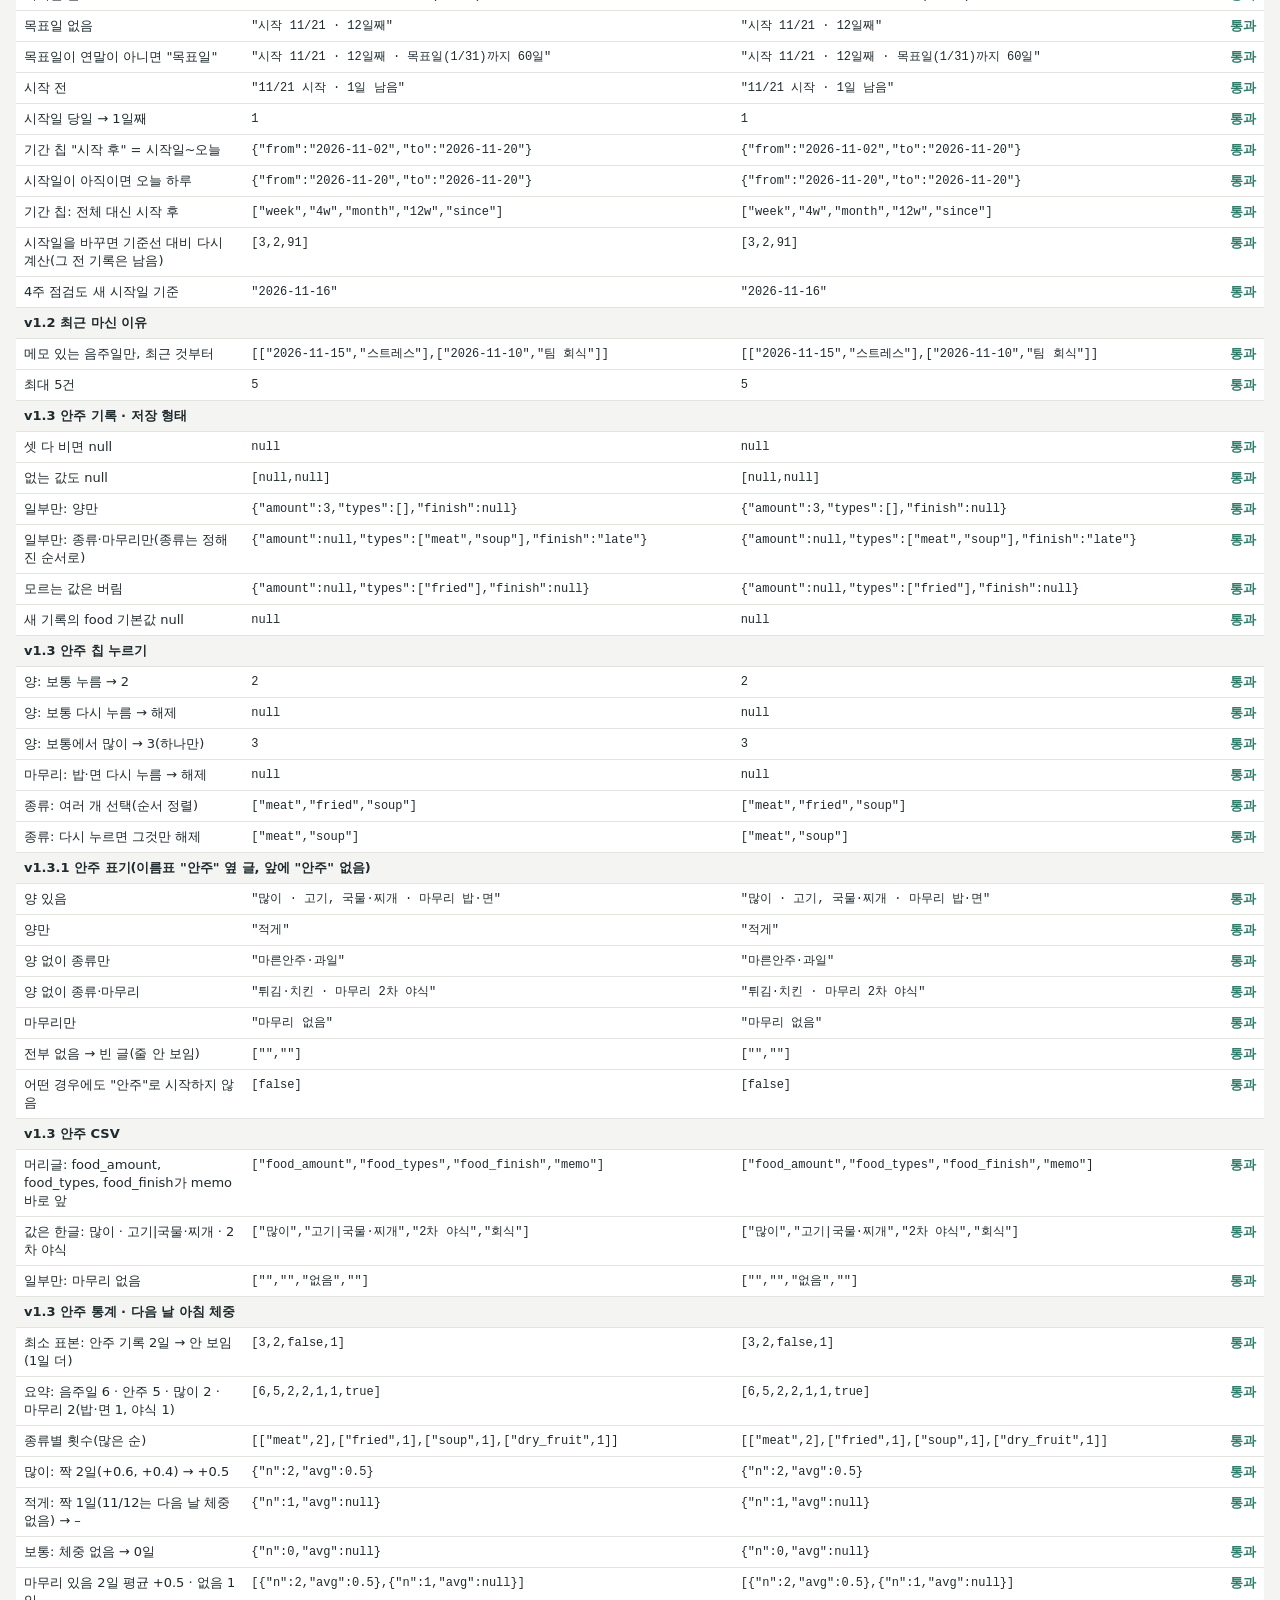
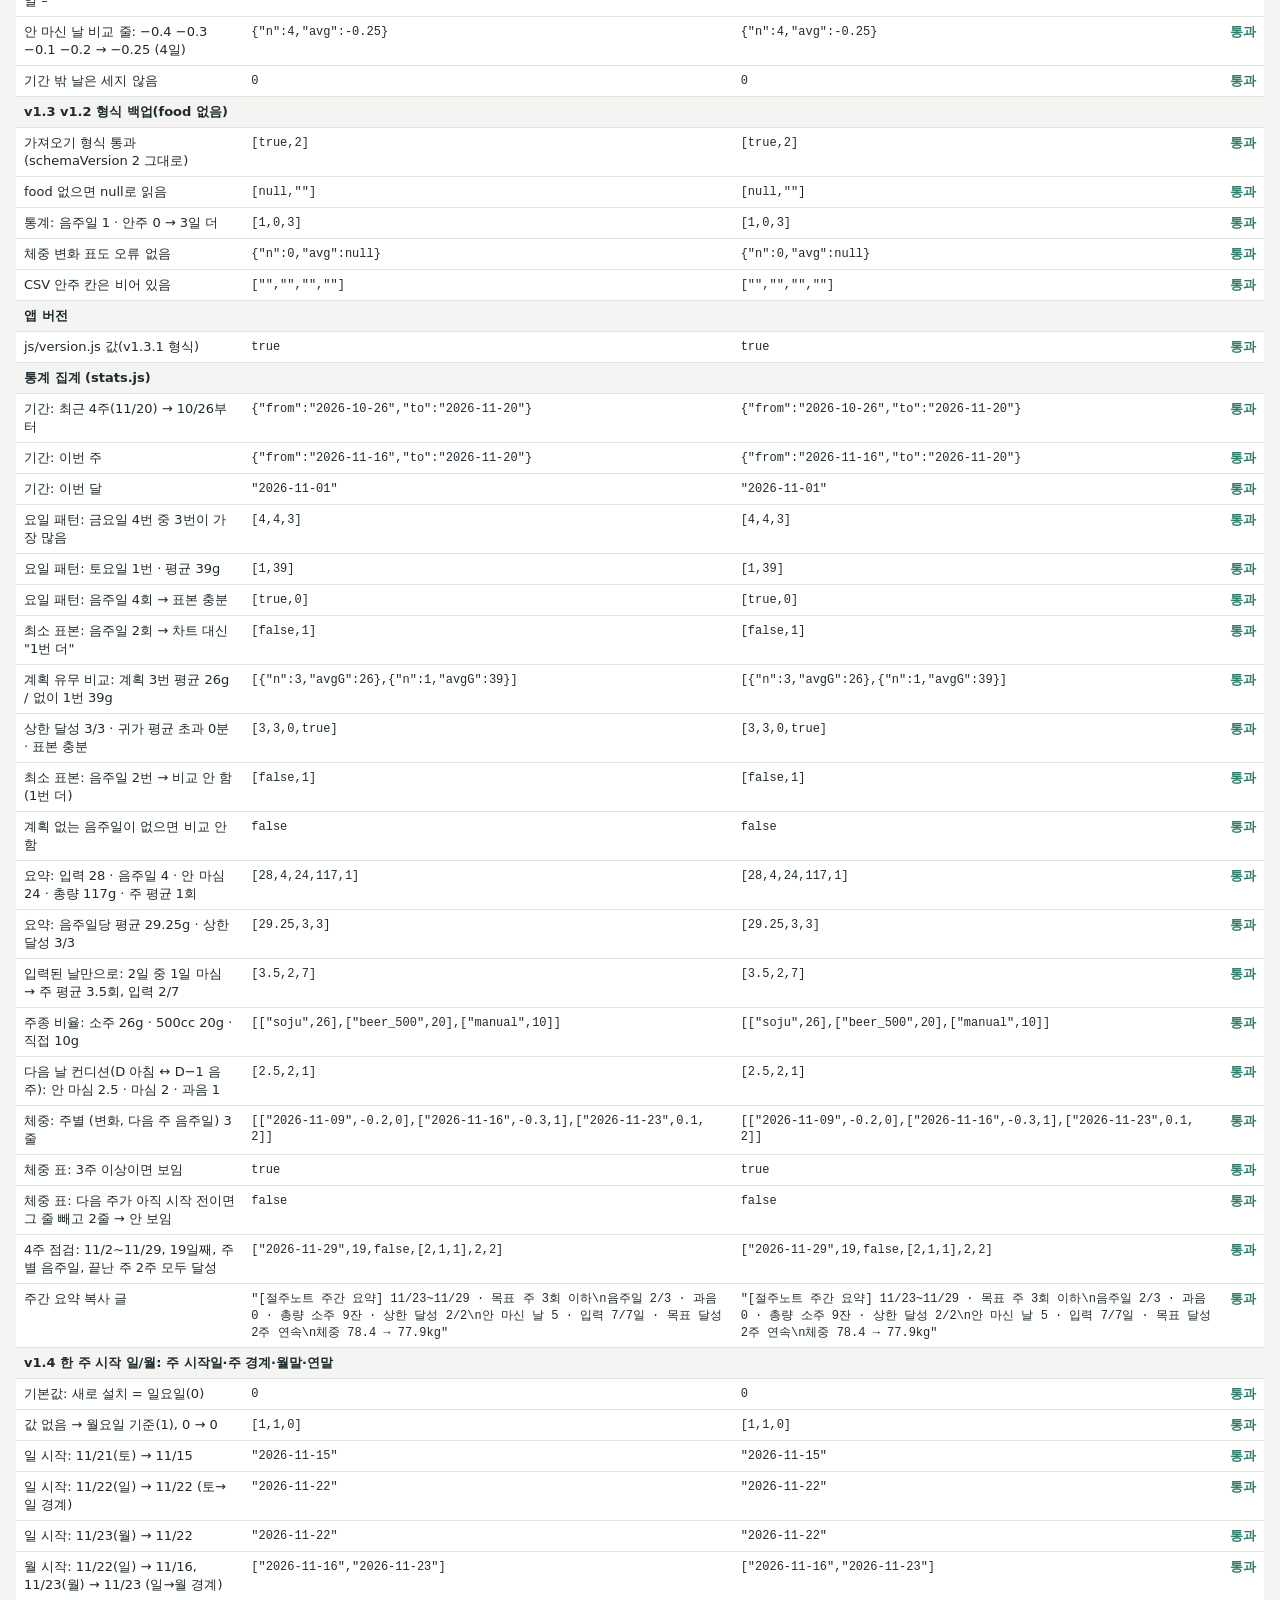
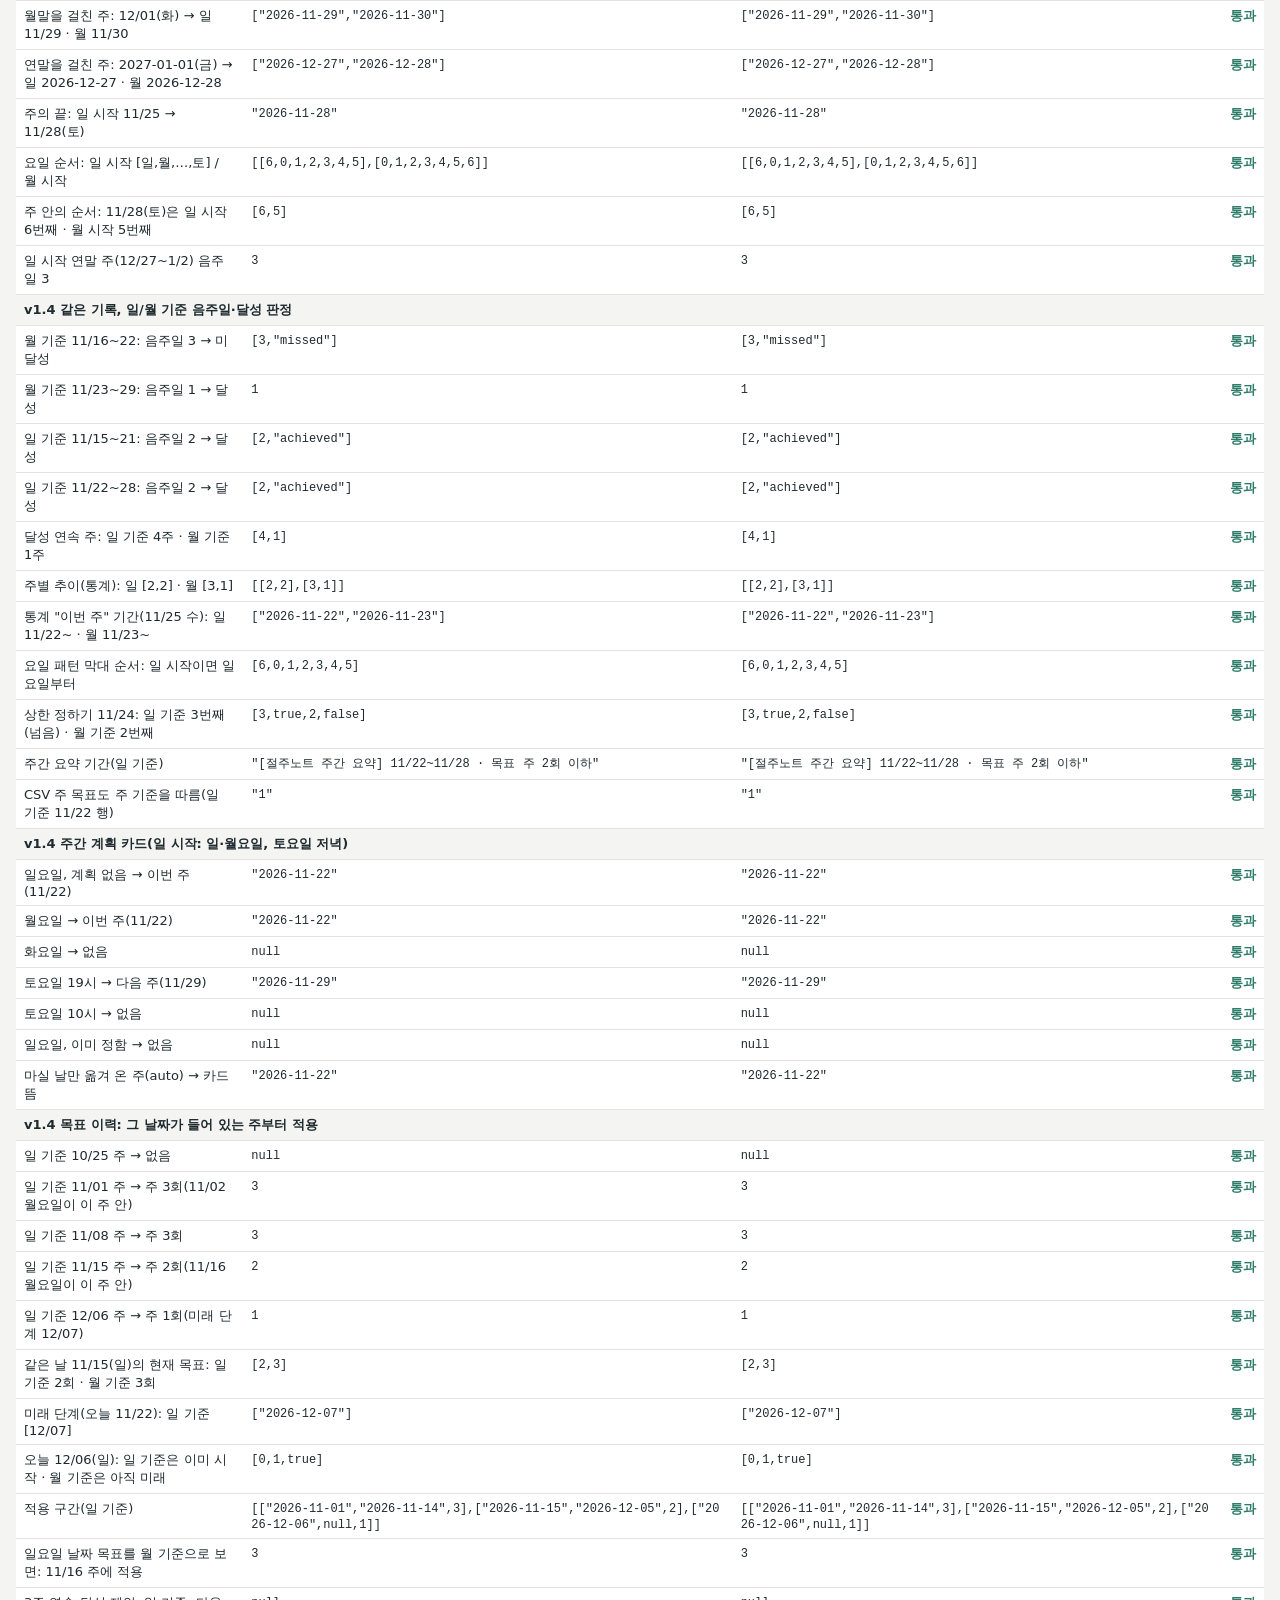
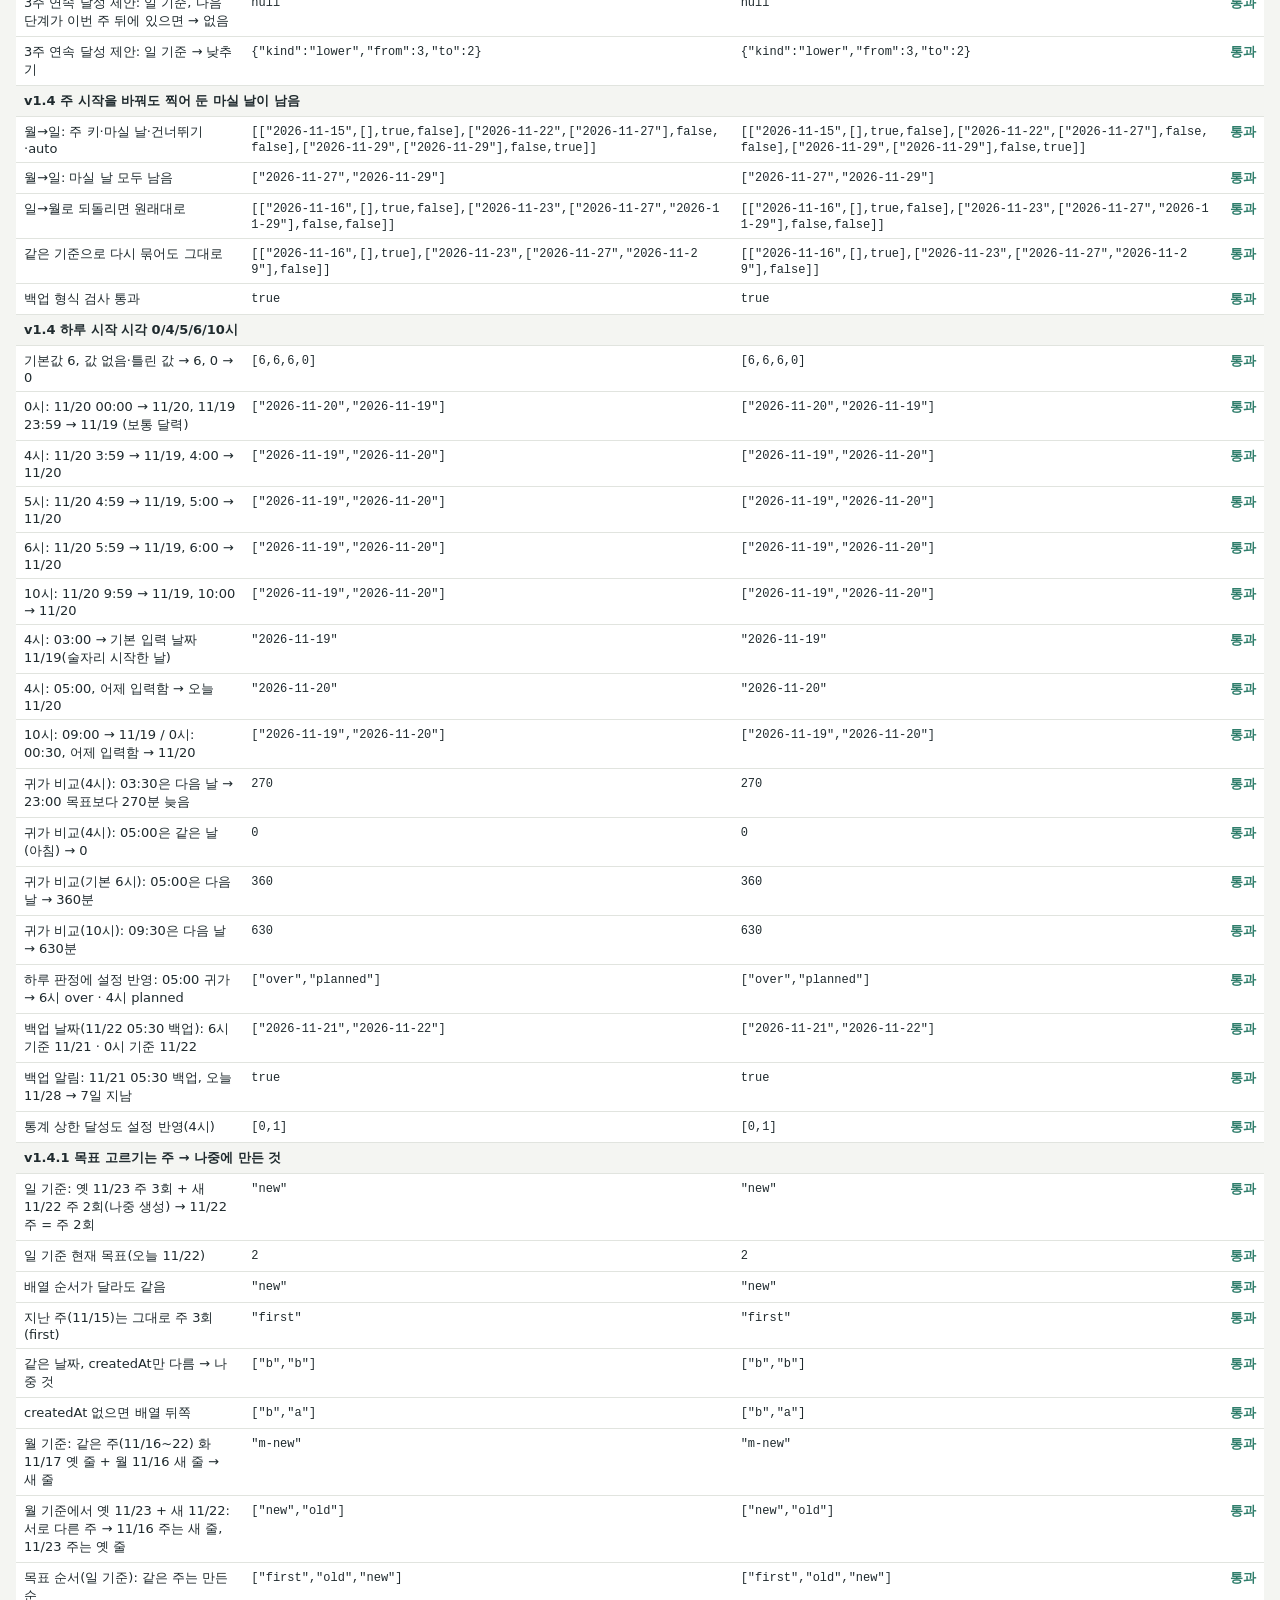
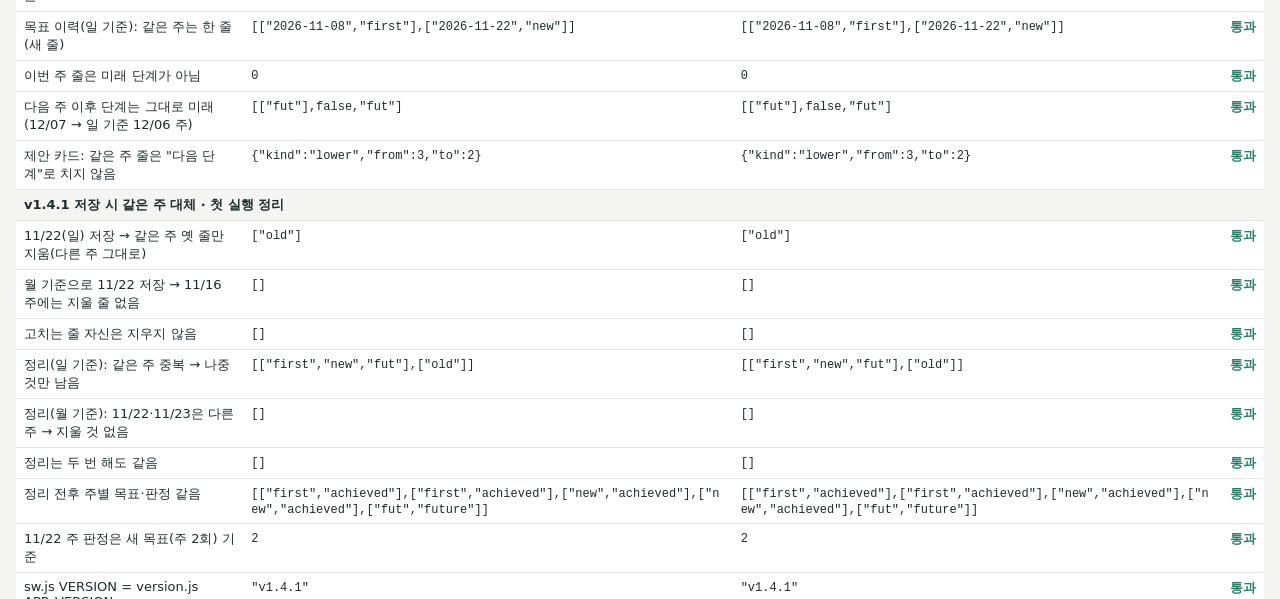
==== commit 433bbd5b: "Deploy v1.4.1" ====
--- a/tests.html
+++ b/tests.html
@@ -662,6 +662,52 @@
   eq('통계 상한 달성도 설정 반영(4시)', [ST.summary({ '2026-11-20': { ...day, date: '2026-11-20' } }, S, '2026-11-20', '2026-11-20').planKept, ST.summary({ '2026-11-20': { ...day, date: '2026-11-20' } }, S4, '2026-11-20', '2026-11-20').planKept], [0, 1]);
 });
 
+run('v1.4.1 같은 주 목표', () => {
+  group('v1.4.1 목표 고르기는 주 → 나중에 만든 것');
+  const oldG = goal('2026-11-23', 3, { id: 'old', createdAt: '2026-11-21T10:00:00Z' }); // 월요일 기준 때 만든 줄
+  const newG = goal('2026-11-22', 2, { id: 'new', createdAt: '2026-11-22T06:30:00Z' }); // 일요일 기준으로 바꾼 뒤 저장
+  const G = [goal('2026-11-08', 3, { id: 'first', createdAt: '2026-11-08T00:00:00Z' }), oldG, newG];
+  eq('일 기준: 옛 11/23 주 3회 + 새 11/22 주 2회(나중 생성) → 11/22 주 = 주 2회', R.goalForWeek(G, '2026-11-22').id, 'new');
+  eq('일 기준 현재 목표(오늘 11/22)', R.currentGoal(G, '2026-11-22', 0).weeklyDrinkDaysMax, 2);
+  eq('배열 순서가 달라도 같음', R.goalForWeek([newG, oldG, G[0]], '2026-11-22').id, 'new');
+  eq('지난 주(11/15)는 그대로 주 3회(first)', R.goalForWeek(G, '2026-11-15').id, 'first');
+  const a = goal('2026-11-22', 3, { id: 'a', createdAt: '2026-11-22T01:00:00Z' }), b = goal('2026-11-22', 1, { id: 'b', createdAt: '2026-11-22T02:00:00Z' });
+  eq('같은 날짜, createdAt만 다름 → 나중 것', [R.goalForWeek([b, a], '2026-11-22').id, R.goalForWeek([a, b], '2026-11-22').id], ['b', 'b']);
+  const na = { ...a, createdAt: undefined }, nb = { ...b, createdAt: undefined };
+  eq('createdAt 없으면 배열 뒤쪽', [R.goalForWeek([na, nb], '2026-11-22').id, R.goalForWeek([nb, na], '2026-11-22').id], ['b', 'a']);
+  // 월요일 기준: 11/22(일)과 11/23(월)은 다른 주 → 날짜가 아니라 주로 비교
+  const m1 = goal('2026-11-17', 3, { id: 'm-old', createdAt: '2026-11-15T00:00:00Z' }), m2 = goal('2026-11-16', 2, { id: 'm-new', createdAt: '2026-11-20T00:00:00Z' });
+  eq('월 기준: 같은 주(11/16~22) 화 11/17 옛 줄 + 월 11/16 새 줄 → 새 줄', R.goalForWeek([m1, m2], '2026-11-16').id, 'm-new');
+  eq('월 기준에서 옛 11/23 + 새 11/22: 서로 다른 주 → 11/16 주는 새 줄, 11/23 주는 옛 줄', [R.goalForWeek([oldG, newG], '2026-11-16').id, R.goalForWeek([oldG, newG], '2026-11-23').id], ['new', 'old']);
+  eq('목표 순서(일 기준): 같은 주는 만든 순', R.sortGoals(G, 0).map((g) => g.id), ['first', 'old', 'new']);
+  eq('목표 이력(일 기준): 같은 주는 한 줄(새 줄)', R.goalPeriods(G, 0).map((p) => [p.from, p.goal.id]), [['2026-11-08', 'first'], ['2026-11-22', 'new']]);
+  eq('이번 주 줄은 미래 단계가 아님', R.futureGoals(G, '2026-11-22', 0).length, 0);
+  const F = [...G, goal('2026-12-07', 1, { id: 'fut', createdAt: '2026-11-22T07:00:00Z' })];
+  eq('다음 주 이후 단계는 그대로 미래(12/07 → 일 기준 12/06 주)', [R.futureGoals(F, '2026-11-22', 0).map((g) => g.id), R.goalStarted(F[3], '2026-11-22', 0), R.goalForWeek(F, '2026-12-06').id], [['fut'], false, 'fut']);
+  eq('제안 카드: 같은 주 줄은 "다음 단계"로 치지 않음', R.goalSuggestion(days(fill('2026-11-01', '2026-11-21', 0)), [goal('2026-11-01', 3, { createdAt: '2026-11-01T00:00:00Z' }), goal('2026-11-23', 3, { createdAt: '2026-11-02T00:00:00Z' })], S0, '2026-11-22'), { kind: 'lower', from: 3, to: 2 });
+});
+
+run('v1.4.1 저장·정리', () => {
+  group('v1.4.1 저장 시 같은 주 대체 · 첫 실행 정리');
+  const oldG = goal('2026-11-23', 3, { id: 'old', createdAt: '2026-11-21T10:00:00Z' });
+  const G = [goal('2026-11-08', 3, { id: 'first', createdAt: '2026-11-08T00:00:00Z' }), oldG, goal('2026-12-06', 1, { id: 'fut', createdAt: '2026-11-21T11:00:00Z' })];
+  eq('11/22(일) 저장 → 같은 주 옛 줄만 지움(다른 주 그대로)', R.sameWeekGoalIds(G, '2026-11-22', 0), ['old']);
+  eq('월 기준으로 11/22 저장 → 11/16 주에는 지울 줄 없음', R.sameWeekGoalIds(G, '2026-11-22', 1), []);
+  eq('고치는 줄 자신은 지우지 않음', R.sameWeekGoalIds(G, '2026-12-06', 0, 'fut'), []);
+  const newG = goal('2026-11-22', 2, { id: 'new', createdAt: '2026-11-22T06:30:00Z' });
+  const dup = [...G, newG];
+  const dd = R.dedupeGoals(dup, 0);
+  eq('정리(일 기준): 같은 주 중복 → 나중 것만 남음', [dd.keep.map((g) => g.id), dd.removeIds], [['first', 'new', 'fut'], ['old']]);
+  eq('정리(월 기준): 11/22·11/23은 다른 주 → 지울 것 없음', R.dedupeGoals(dup, 1).removeIds, []);
+  eq('정리는 두 번 해도 같음', R.dedupeGoals(dd.keep, 0).removeIds, []);
+  // 지난 주 판정 불변: 정리 전후로 모든 주의 목표·판정이 같다
+  const D = days({ ...fill('2026-11-08', '2026-11-28', 0), '2026-11-10': 20, '2026-11-12': 20, '2026-11-19': 20, '2026-11-23': 20 });
+  const weeks = ['2026-11-08', '2026-11-15', '2026-11-22', '2026-11-29', '2026-12-06'];
+  const sig = (goals) => weeks.map((w) => { const e = R.weekEval(D, goals, w, S0, '2026-11-30'); return [e.goal && e.goal.id, e.status]; });
+  eq('정리 전후 주별 목표·판정 같음', sig(dd.keep), sig(dup));
+  eq('11/22 주 판정은 새 목표(주 2회) 기준', R.weekEval(D, dd.keep, '2026-11-22', S0, '2026-11-30').goal.weeklyDrinkDaysMax, 2);
+});
+
 async function finish() {
   try {
     const sw = await (await fetch('sw.js', { cache: 'no-store' })).text();
